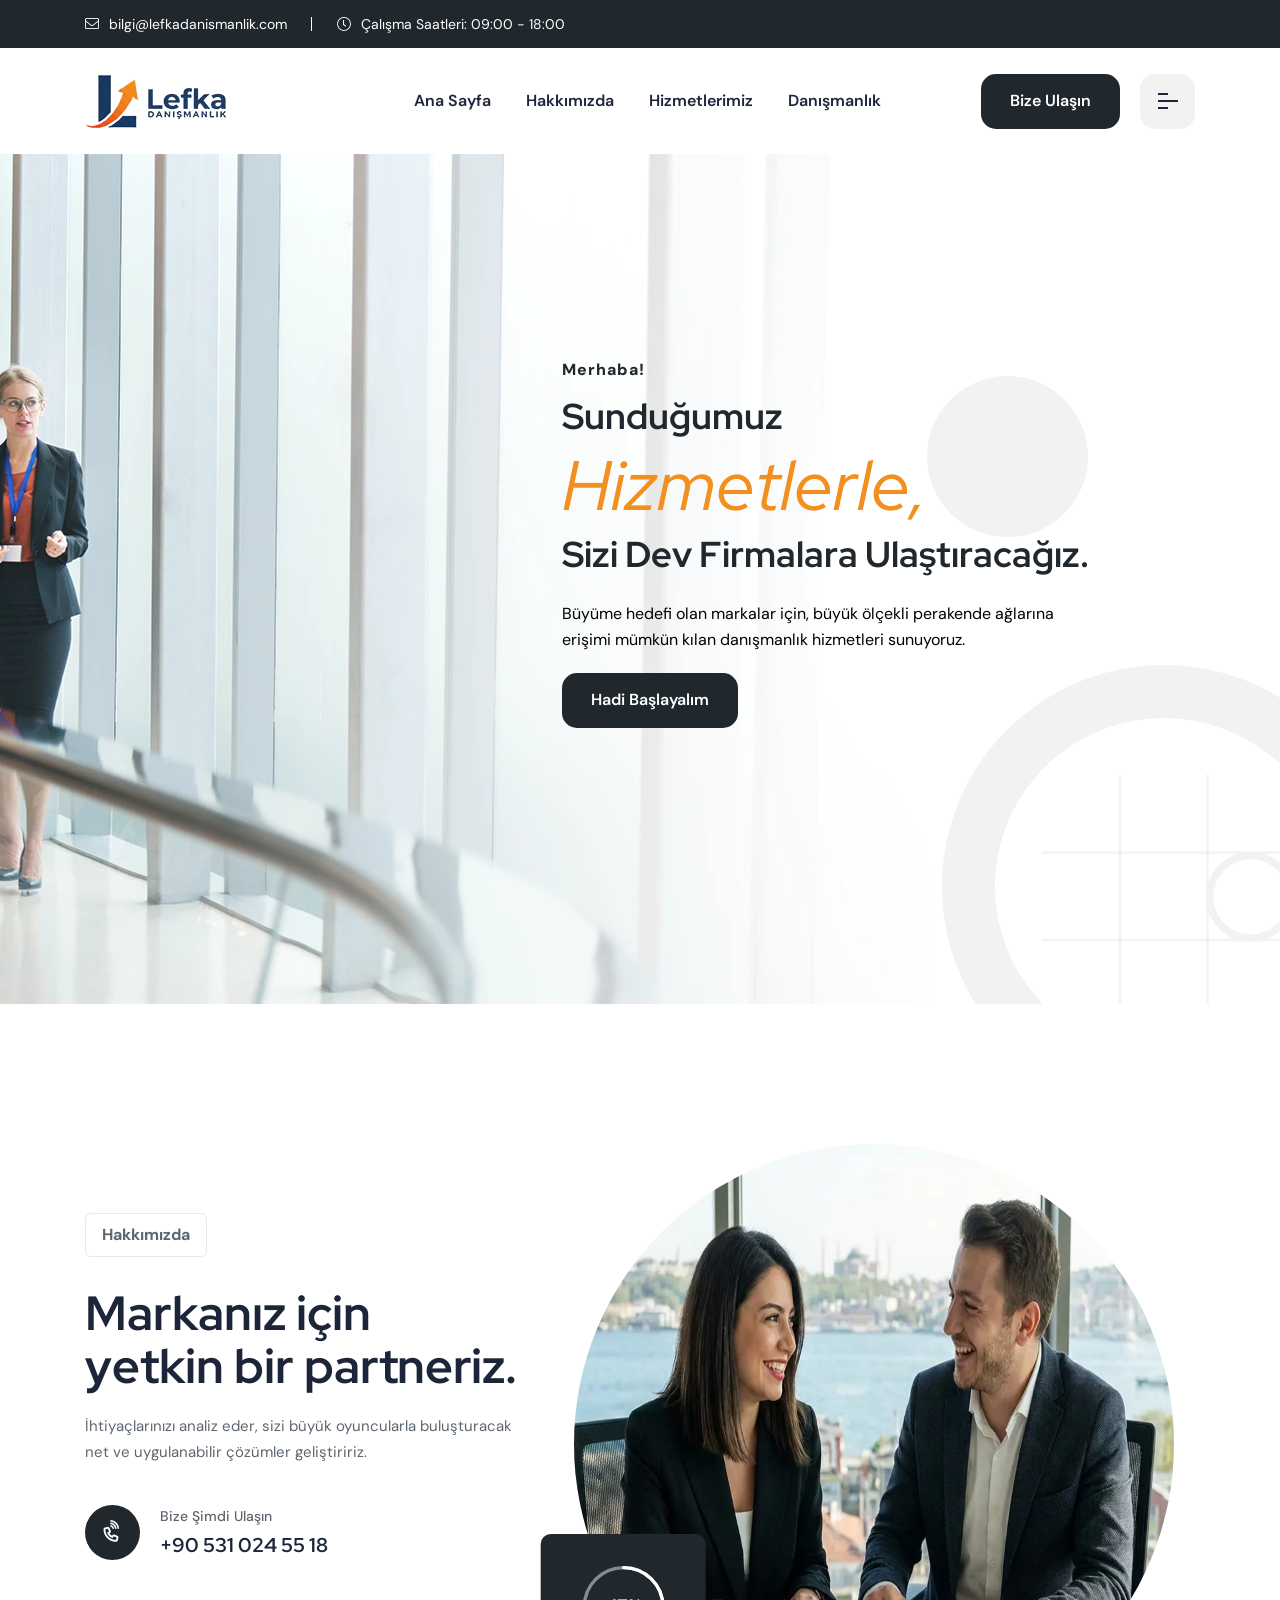
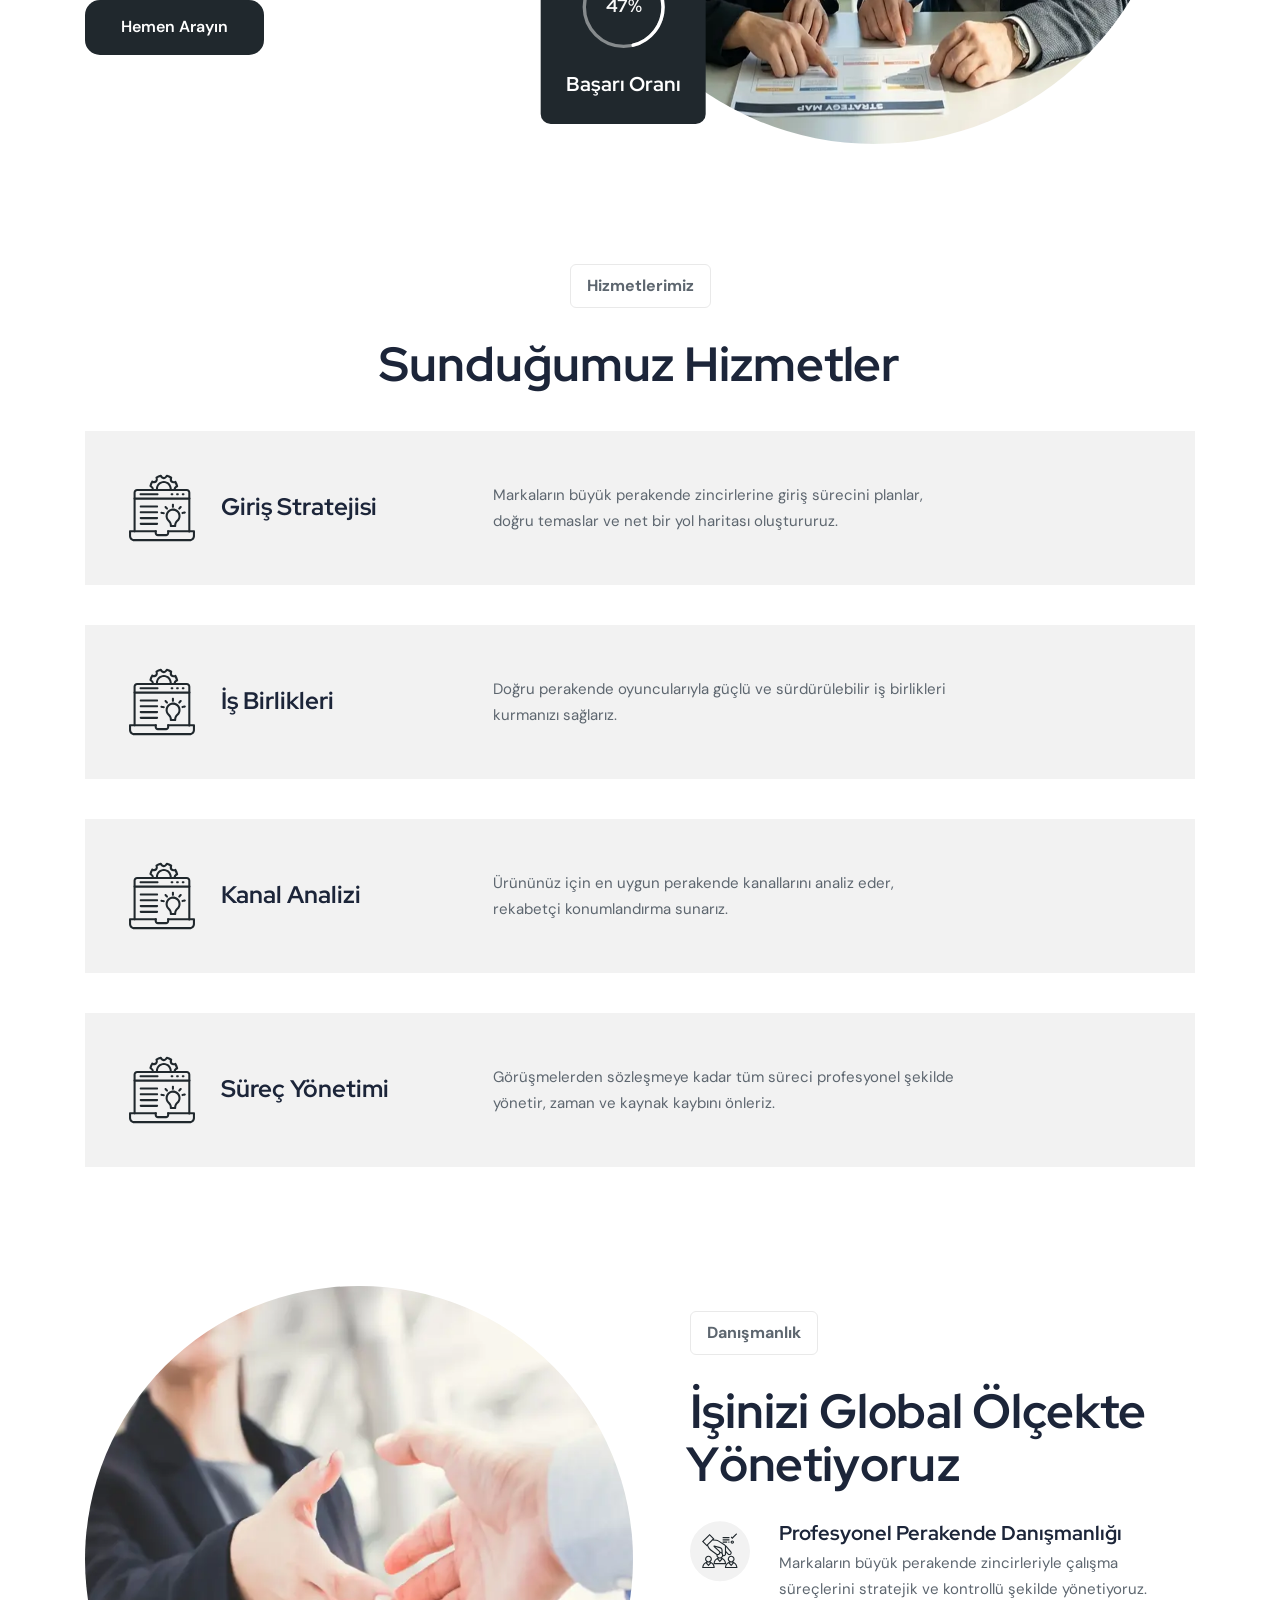
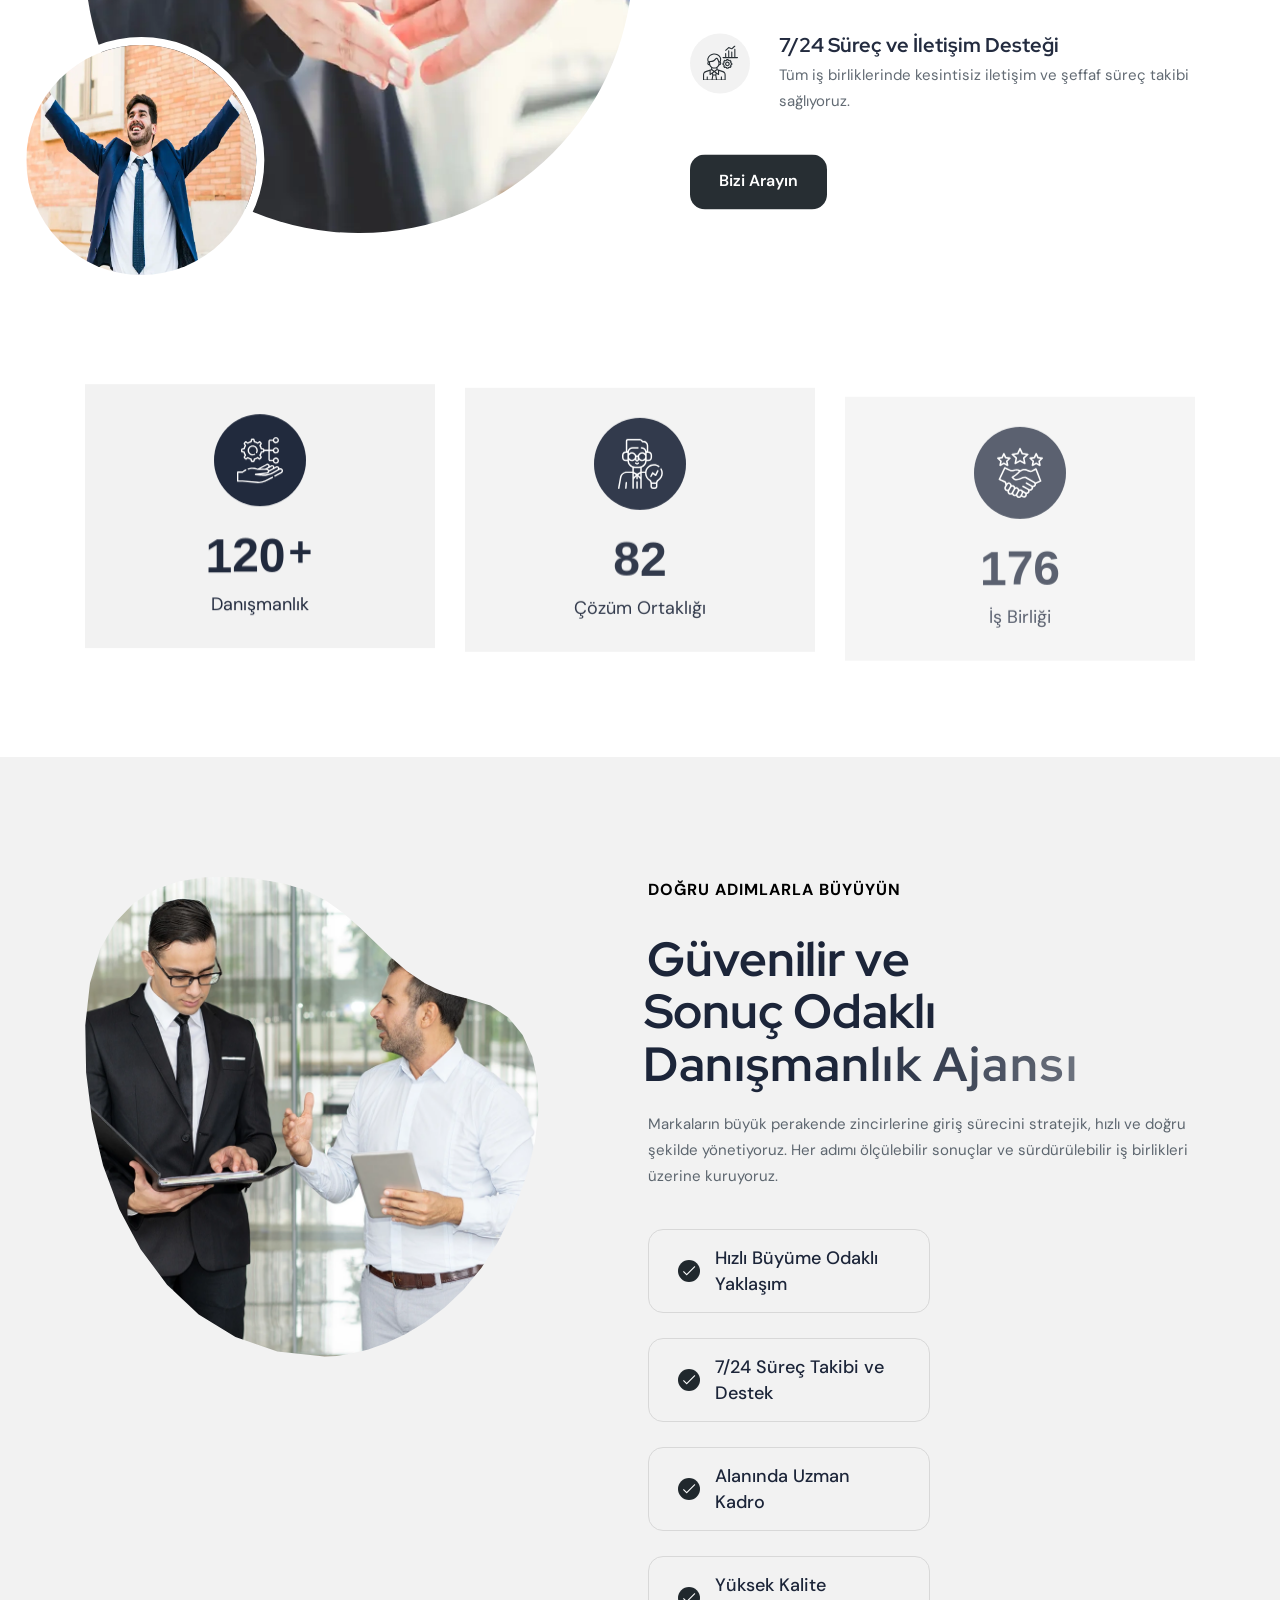
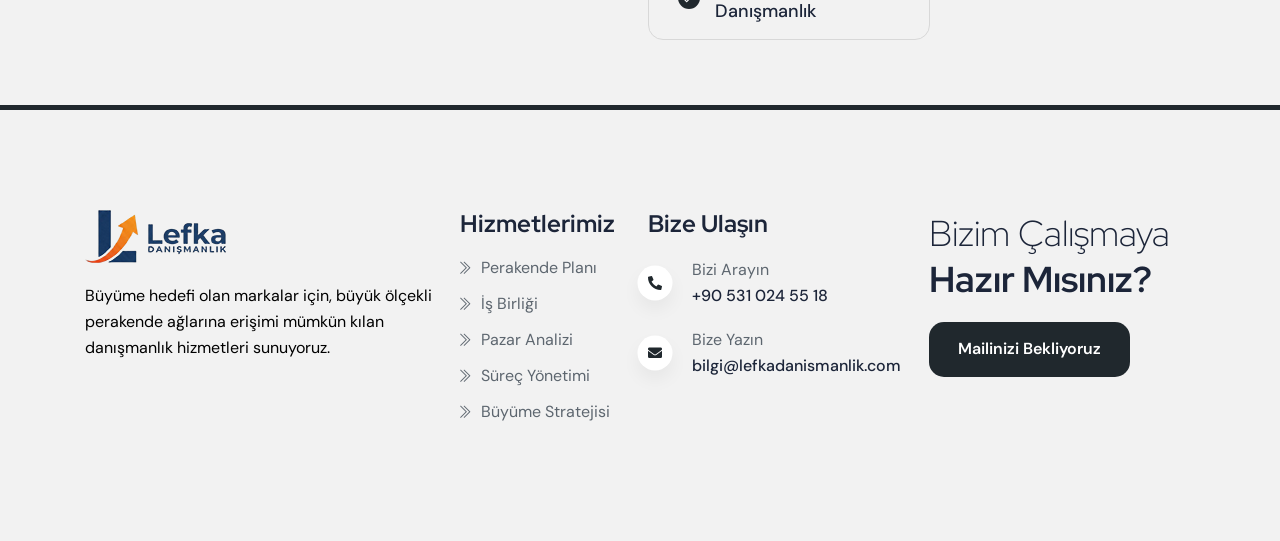
==== index.html @ b5c8f298 "footer fix and metatag desc added" ====
<!doctype html>
<html lang="en">

<head>
    <meta charset="UTF-8" />
    <meta name="viewport" content="width=device-width, initial-scale=1.0" />
    <meta name="description"
        content="Markaların büyük perakende zincirleriyle buluşmasını sağlayan Lefka, perakende giriş, iş birliği ve büyüme süreçlerini uçtan uca yönetir." />
    <link rel="shortcut icon" type="image/x-icon" href="assets/images/fav.png" />
    <title>Lefka Danışmanlık</title>
    <link rel="stylesheet preload" href="assets/css/plugins/fontawesome.css" as="style" />
    <link rel="stylesheet preload" href="assets/css/plugins/swiper.css" as="style" />
    <link rel="stylesheet preload" href="assets/css/plugins/metismenu.css" as="style" />
    <link rel="stylesheet preload" href="assets/css/plugins/magnifying-popup.css" as="style" />
    <link rel="stylesheet preload" href="assets/css/plugins/odometer.css" as="style" />
    <link rel="stylesheet preload" href="assets/css/vendor/bootstrap.min.css" as="style" />

    <link rel="preconnect" href="https://fonts.googleapis.com/" />
    <link rel="preconnect" href="https://fonts.gstatic.com/" crossorigin />
    <link
        href="https://fonts.googleapis.com/css2?family=DM+Sans:ital,opsz,wght@0,9..40,100..1000;1,9..40,100..1000&amp;family=Red+Hat+Display:ital,wght@0,300..900;1,300..900&amp;display=swap"
        rel="stylesheet preload" as="style" />
    <link rel="preload" as="image" href="assets/images/banner/21.webp" />
    <link rel="stylesheet preload" href="assets/css/style.css" as="style" />
</head>

<body class="index-one">
    <header class="header-one header--sticky">
        <div class="header-top-area-wrapper">
            <div class="container">
                <div class="row">
                    <div class="col-lg-12">
                        <div class="header-top-one-wrapper">
                            <div class="left">
                                <div class="mail">
                                    <a href="mailto:bilgi@lefkadanismanlik.com"><i class="fal fa-envelope"></i>
                                        bilgi@lefkadanismanlik.com</a>
                                </div>
                                <div class="working-time">
                                    <p>
                                        <i class="fal fa-clock"></i> Çalışma Saatleri: 09:00 -
                                        18:00
                                    </p>
                                </div>
                            </div>
                        </div>
                    </div>
                </div>
            </div>
        </div>
        <div class="header-main">
            <div class="container">
                <div class="row">
                    <div class="col-lg-12">
                        <div class="header-main-one-wrapper">
                            <div class="thumbnail">
                                <a href="/">
                                    <img src="assets/images/logo/logo.png" alt="lefka-logo" />
                                </a>
                            </div>
                            <div class="main-header">
                                <div class="nav-area">
                                    <ul class="">
                                        <li class="main-nav">
                                            <a href="/">Ana Sayfa</a>
                                        </li>
                                        <li class="main-nav">
                                            <a href="#about-section">Hakkımızda</a>
                                        </li>
                                        <li class="main-nav">
                                            <a href="#services-section">Hizmetlerimiz</a>
                                        </li>
                                        <li class="main-nav">
                                            <a href="#cons-section">Danışmanlık</a>
                                        </li>
                                </div>

                                <div class="loader-wrapper">
                                    <div class="loader"></div>
                                    <div class="loader-section section-left"></div>
                                    <div class="loader-section section-right"></div>
                                </div>
                                <div class="button-area">
                                    <a href="mailto:bilgi@lefkadanismanlik.com"
                                        class="rts-btn btn-primary ml--20 ml_sm--5 header-one-btn quote-btn">Bize
                                        Ulaşın</a>
                                    <button id="menu-btn" aria-label="Menu" class="menu-btn menu ml--20 ml_sm--5">
                                        <img class="menu-light" src="assets/images/icons/01.svg" alt="Menu-icon" />
                                    </button>
                                </div>
                            </div>
                        </div>
                    </div>
                </div>
            </div>
        </div>
    </header>

    <!-- rts banner area start -->
    <div class="rts-banner-area banner-style-one bg_image">
        <div class="container">
            <div class="row">
                <div class="col-lg-12">
                    <div class="banner-one-inner text-start">
                        <p class="pre-title">
                            <span>Merhaba!</span>
                        </p>
                        <h1 class="title rts-text-anime-style-1">
                            Sunduğumuz <span>Hizmetlerle,</span>
                            <div>Sizi Dev Firmalara Ulaştıracağız.</div>
                        </h1>
                        <div class="banner-color-black">Büyüme hedefi olan markalar için, büyük ölçekli perakende
                            ağlarına</div>
                        <div class="banner-color-black bottom">erişimi mümkün kılan danışmanlık hizmetleri sunuyoruz.
                        </div>
                        <a href="mailto:bilgi@lefkadanismanlik.com" class="rts-btn btn-primary color-h-black">Hadi
                            Başlayalım</a>
                    </div>
                </div>
            </div>
        </div>
        <div class="shape-iamge-area">
            <img src="assets/images/banner/shape/04.png" alt="" class="one" />
            <img src="assets/images/banner/shape/circle.svg" alt="" class="two" />
        </div>
    </div>
    <!-- rts banner area end -->

    <!-- rts-about area start -->
    <div id="about-section" class="rts-about-area rts-section-gap">
        <div class="container">
            <div class="row align-items-center">
                <div class="col-lg-5">
                    <div class="about-content-left-one">
                        <div class="title-style-one left">
                            <span class="pre">Hakkımızda</span>
                            <h2 class="title rts-text-anime-style-1">
                                Markanız için <br />
                                yetkin bir partneriz.
                            </h2>
                        </div>
                        <p class="disc">
                            İhtiyaçlarınızı analiz eder, sizi büyük oyuncularla buluşturacak
                            net ve uygulanabilir çözümler geliştiririz.
                        </p>
                        <div class="call-and-sign-area">
                            <div class="call-area">
                                <div class="icon">
                                    <i class="fa-sharp fa-regular fa-phone-volume"></i>
                                </div>
                                <div class="information">
                                    <span>Bize Şimdi Ulaşın</span>
                                    <a href="tel:+905310245518">
                                        <h6 class="title">+90 531 024 55 18</h6>
                                    </a>
                                </div>
                            </div>
                        </div>
                        <a href="tel:+905310245518" class="rts-btn btn-primary">Hemen Arayın</a>
                    </div>
                </div>
                <div class="col-lg-7 mobile-fix">
                    <div class="thumbnail-about-and-progress-1">
                        <div class="thumbnail-about-1">
                            <img src="assets/images/about/01.webp" alt="about" />
                        </div>
                        <div class="progress-circle-main-wrapper">
                            <div class="progress-area-wrapper images-r">
                                <div class="single-progress-circle">
                                    <svg class="radial-progress" data-countervalue="92" viewBox="0 0 80 80">
                                        <circle class="bar-static" cx="40" cy="40" r="35"></circle>
                                        <circle class="bar--animated" cx="40" cy="40" r="35"
                                            style="stroke-dashoffset: 217.8"></circle>
                                        <text class="countervalue start" x="50%" y="55%"
                                            transform="matrix(0, 1, -1, 0, 80, 0)">
                                            92
                                        </text>
                                    </svg>
                                </div>
                                <h5 class="title">Başarı Oranı</h5>
                            </div>
                        </div>
                    </div>
                </div>
            </div>
        </div>
    </div>
    <!-- rts-about area end -->

    <!-- rts latest service area start -->
    <div id="services-section" class="rts-latest-service-area rts-section-gap">
        <div class="container">
            <div class="row">
                <div class="col-lg-12">
                    <div class="title-style-one center">
                        <span class="pre">Hizmetlerimiz</span>
                        <h2 class="title rts-text-anime-style-1">Sunduğumuz Hizmetler</h2>
                    </div>
                </div>
                <div class="col-lg-12 mt--20">
                    <section class="main-wrapper-sticky">
                        <div class="sticky-statement">
                            <div class="left-side">
                                <div class="icon">
                                    <img src="assets/images/service/01.svg" alt="service" />
                                </div>
                                <h5 class="title">Giriş Stratejisi</h5>
                            </div>
                            <div class="right">
                                <p class="disc">
                                    Markaların büyük perakende zincirlerine giriş sürecini planlar, doğru temaslar ve
                                    net bir yol haritası oluştururuz.
                                </p>
                            </div>
                        </div>
                        <div class="sticky-statement">
                            <div class="left-side">
                                <div class="icon">
                                    <img src="assets/images/service/01.svg" alt="service" />
                                </div>
                                <h5 class="title">İş Birlikleri</h5>
                            </div>
                            <div class="right">
                                <p class="disc">
                                    Doğru perakende oyuncularıyla güçlü ve sürdürülebilir iş birlikleri kurmanızı
                                    sağlarız.
                                </p>
                            </div>
                        </div>
                        <div class="sticky-statement">
                            <div class="left-side">
                                <div class="icon">
                                    <img src="assets/images/service/01.svg" alt="service" />
                                </div>
                                <h5 class="title">Kanal Analizi</h5>
                            </div>
                            <div class="right">
                                <p class="disc">
                                    Ürününüz için en uygun perakende kanallarını analiz eder, rekabetçi konumlandırma
                                    sunarız.
                                </p>
                            </div>
                        </div>
                        <div class="sticky-statement">
                            <div class="left-side">
                                <div class="icon">
                                    <img src="assets/images/service/01.svg" alt="service" />
                                </div>
                                <h5 class="title">Süreç Yönetimi</h5>
                            </div>
                            <div class="right">
                                <p class="disc">
                                    Görüşmelerden sözleşmeye kadar tüm süreci profesyonel şekilde yönetir, zaman ve
                                    kaynak kaybını önleriz.
                                </p>
                            </div>
                        </div>
                    </section>
                </div>
            </div>
        </div>
    </div>
    <!-- rts latest service area end -->

    <!-- rts just a consultancy area  -->
    <div id="cons-section" class="just-a-consultancy-area rts-section-gap">
        <div class="container">
            <div class="row align-items-center">
                <div class="col-lg-6">
                    <div class="consultancy-thumbnail-area">
                        <div class="large-image">
                            <img src="assets/images/service/service-big.webp" alt="big pic" />
                        </div>
                        <div class="small-iamge images-r">
                            <img src="assets/images/service/service-small.webp" alt="small pic" />
                        </div>
                    </div>
                </div>
                <div class="col-lg-6 pl--50 pl_sm--15 mt_md--100 mt_sm--100">
                    <div class="consultancy-style-one">
                        <div class="title-style-one left mb--30">
                            <span class="pre">Danışmanlık</span>
                            <h2 class="title rts-text-anime-style-1">
                                İşinizi Global Ölçekte <br />
                                Yönetiyoruz
                            </h2>
                        </div>
                        <div class="signle-consultancy mb--30" data-animation="fadeInUp" data-delay="0.2"
                            data-duration="1.2">
                            <div class="icon">
                                <img src="assets/images/about/icons/01.svg" alt="" />
                            </div>
                            <div class="information">
                                <h4 class="title">Profesyonel Perakende Danışmanlığı</h4>
                                <p class="disc">
                                    Markaların büyük perakende zincirleriyle çalışma süreçlerini stratejik ve kontrollü
                                    şekilde yönetiyoruz.
                                </p>
                            </div>
                        </div>
                        <div class="signle-consultancy" data-animation="fadeInUp" data-delay="0.4" data-duration="1.2">
                            <div class="icon">
                                <img src="assets/images/about/icons/02.svg" alt="" />
                            </div>
                            <div class="information">
                                <h4 class="title">7/24 Süreç ve İletişim Desteği</h4>
                                <p class="disc">
                                    Tüm iş birliklerinde kesintisiz iletişim ve şeffaf süreç takibi sağlıyoruz.
                                </p>
                            </div>
                        </div>
                        <div class="button-wrapper mt--40" data-animation="fadeInUp" data-delay="0.4"
                            data-duration="1.2">
                            <a href="tel:+905310245518" class="rts-btn btn-primary">Bizi Arayın</a>
                        </div>
                    </div>
                </div>
            </div>
        </div>
        <!-- rts just a consultancy area  end -->

        <!-- rts fun facts area start -->
        <div class="rts-fun-facts-area rts-section-gap mt--30">
            <div class="container">
                <div class="row g-5">
                    <div class="col-lg-4" data-animation="fadeInUp" data-delay="0.2" data-duration="1.2">
                        <div class="signle-fun-facts-one">
                            <div class="icon">
                                <img src="assets/images/consulting/01.svg" alt="fun-facts" />
                            </div>
                            <h2 class="counter title">
                                <span class="odometer" data-count="120">00</span>+
                            </h2>
                            <span class="bototm">Danışmanlık</span>
                        </div>
                    </div>
                    <div class="col-lg-4" data-animation="fadeInUp" data-delay="0.4" data-duration="1.2">
                        <div class="signle-fun-facts-one">
                            <div class="icon">
                                <img src="assets/images/consulting/02.svg" alt="fun-facts" />
                            </div>
                            <h2 class="counter title">
                                <span class="odometer" data-count="82">00</span>
                            </h2>
                            <span class="bototm">Çözüm Ortaklığı</span>
                        </div>
                    </div>
                    <div class="col-lg-4" data-animation="fadeInUp" data-delay="0.6" data-duration="1.2">
                        <div class="signle-fun-facts-one">
                            <div class="icon">
                                <img src="assets/images/consulting/03.svg" alt="fun-facts" />
                            </div>
                            <h2 class="counter title">
                                <span class="odometer" data-count="176">00</span>
                            </h2>
                            <span class="bototm">İş Birliği</span>
                        </div>
                    </div>
                </div>
            </div>
        </div>
        <!-- rts fun facts area end -->

        <!-- business boost area start -->
        <div class="boost-your-business-today mt--70">
            <div class="container-2">
                <div class="col-lg-12">
                    <div class="business-boost-wrapper-main rts-section-gap">
                        <div class="container">
                            <div class="row">
                                <div class="col-lg-5">
                                    <div class="business-marklting-area-thumb">
                                        <img src="assets/images/business/business.webp" alt="business_area" />
                                    </div>
                                </div>
                                <div class="col-lg-6 offset-lg-1">
                                    <div class="boosting-business-right-area">
                                        <div class="title-style-one left">
                                            <span class="pre">Doğru Adımlarla Büyüyün</span>
                                            <h2 class="title rts-text-anime-style-1">
                                                Güvenilir ve <br />Sonuç Odaklı<br />
                                                Danışmanlık Ajansı
                                            </h2>
                                        </div>
                                        <p class="disc">
                                            Markaların büyük perakende zincirlerine giriş sürecini stratejik, hızlı ve
                                            doğru
                                            şekilde yönetiyoruz.
                                            Her adımı ölçülebilir sonuçlar ve sürdürülebilir iş birlikleri üzerine
                                            kuruyoruz.
                                        </p>
                                        <div class="feature-one-wrapper mt--40 pl_sm--0">
                                            <div class="single-feature-one active">
                                                <i class="fal fa-check"></i>
                                                <p>Hızlı Büyüme Odaklı Yaklaşım</p>
                                            </div>
                                            <div class="single-feature-one">
                                                <i class="fal fa-check"></i>
                                                <p>7/24 Süreç Takibi ve Destek</p>
                                            </div>
                                            <div class="single-feature-one">
                                                <i class="fal fa-check"></i>
                                                <p>Alanında Uzman Kadro</p>
                                            </div>
                                            <div class="single-feature-one">
                                                <i class="fal fa-check"></i>
                                                <p>Yüksek Kalite Danışmanlık</p>
                                            </div>
                                        </div>
                                    </div>
                                </div>
                            </div>
                        </div>
                    </div>
                </div>
            </div>
        </div>
        <!-- business boost area end -->

        <div class="rts-footer-area pt--100 pb--100 pt_sm--50 pb_sm--40 footer-two footer-bg-two">
            <div class="container">
                <div class="row">
                    <!-- single wized -->
                    <div class="order-1 order-lg-1 col-xl-4 col-lg-6 col-md-6 col-sm-12 col-12 mt_sm--30 mt_md--30">
                       <a class="logo-1 mb--20" href="/"><img class="logo" src="assets/images/logo/logo.png" alt="lefka_logo" /></a>
                       <div class="banner-color-black mb--20">Büyüme hedefi olan markalar için, büyük ölçekli perakende
                            ağlarına erişimi mümkün kılan danışmanlık hizmetleri sunuyoruz.</div>
                    </div>
                    <div class="order-3 order-lg-2 col-xl-2 col-lg-6 col-md-6 col-sm-12 col-12 mt_sm--50">
                        <div class="footer-two-single-wized two">
                            <div class="wized-title-area">
                                <h5 class="wized-title">Hizmetlerimiz</h5>
                            </div>
                            <div class="wized-2-body">
                                <ul>
                                    <li>
                                        <a href="#services-section"><i
                                                class="fal fa-chevron-double-right"></i>Perakende Planı</a>
                                    </li>
                                    <li>
                                        <a href="#services-section"><i class="fal fa-chevron-double-right"></i>İş Birliği</a>
                                    </li>
                                    <li>
                                        <a href="#services-section"><i
                                                class="fal fa-chevron-double-right"></i>Pazar Analizi</a>
                                    </li>
                                    <li>
                                        <a href="#services-section"><i
                                                class="fal fa-chevron-double-right"></i>Süreç Yönetimi</a>
                                    </li>
                                    <li>
                                        <a href="#services-section"><i class="fal fa-chevron-double-right"></i>Büyüme Stratejisi</a>
                                    </li>
                                </ul>
                            </div>
                        </div>
                    </div>
                    <div class="order-4 order-lg-3 col-xl-3 col-lg-6 col-md-6 col-sm-12 col-12 mt_sm--30 mt_md--30">
                        <div class="footer-two-single-wized">
                            <div class="wized-title-area">
                                <h5 class="wized-title">Bize Ulaşın</h5>
                            </div>
                            <div class="wized-2-body">
                                <div class="contact-info-1">
                                    <div class="icon">
                                        <i class="fas fa-phone-alt"></i>
                                    </div>
                                    <div class="disc">
                                        <span>Bizi Arayın</span>
                                        <a href="tel:+905310245518">+90 531 024 55 18</a>
                                    </div>
                                </div>
                                <div class="contact-info-1">
                                    <div class="icon">
                                        <i class="fas fa-envelope"></i>
                                    </div>
                                    <div class="disc">
                                        <span>Bize Yazın</span>
                                        <a href="mailto:bilgi@lefkadanismanlik.com">bilgi@lefkadanismanlik.com</a>
                                    </div>
                                </div>
                            </div>
                        </div>
                    </div>
                    <div class="order-2 order-lg-4 col-xl-3 col-lg-6 col-md-6 col-sm-12 col-12">
                        <div class="footer-two-single-wized left">
                            <h3 class="title animated fadeIn">
                                <span>Bizim Çalışmaya</span>
                                <div>Hazır Mısınız?</div>
                            </h3>
                            <a href="mailto:bilgi@lefkadanismanlik.com" class="rts-btn btn-primary">Mailinizi Bekliyoruz</a>
                        </div>
                    </div>
                </div>
            </div>
        </div>

        <div id="side-bar" class="side-bar header-two">
            <button class="close-icon-menu" title="Close menu">
                <i class="far fa-times"></i>
            </button>
            <!-- inner menu area desktop start -->
            <div class="rts-sidebar-menu-desktop">
                <a class="logo-1" href="/"><img class="logo" src="assets/images/logo/logo.png" alt="lefka_logo" /></a>
                <div class="body">
                    <p class="disc">
                        Markaların büyük perakende zincirleriyle doğru şekilde buluşmasını sağlayan bir danışmanlık
                        ajansıdır.
                        Ürünlerinizi doğru kanallara taşıyacak stratejiler geliştiririz.
                        Perakende giriş, müzakere ve iş birliği süreçlerini uçtan uca yönetiriz.
                    </p>
                    <div class="get-in-touch">
                        <!-- title -->
                        <div class="h6 title">Bize Ulaşın</div>
                        <!-- title End -->
                        <div class="wrapper">
                            <!-- single -->
                            <div class="single">
                                <i class="fas fa-phone-alt"></i>
                                <a href="tel:+905310245518">+90 531 024 55 18</a>
                            </div>
                            <!-- single ENd -->
                            <!-- single -->
                            <div class="single">
                                <i class="fas fa-envelope"></i>
                                <a href="mailto:bilgi@lefkadanismanlik.com">bilgi@lefkadanismanlik.com</a>
                            </div>
                            <!-- single ENd -->
                            <!-- single -->
                            <div class="single">
                                <i class="fas fa-globe"></i>
                                <a href="/">www.lefkadanismanlik.com</a>
                            </div>
                            <!-- single ENd -->
                        </div>
                        <div class="social-wrapper-two menu">
                            <a href="#" aria-label="Facebook"><i class="fab fa-facebook-f"></i></a>
                            <a href="#" aria-label="twitter"><i class="fab fa-twitter"></i></a>
                            <a href="#" aria-label="instagram"><i class="fab fa-instagram"></i></a>
                            <a href="#" aria-label="instagram"><i class="fab fa-instagram"></i></a>
                            <!-- <a href="#"><i class="fab fa-linkedin"></i></a> -->
                        </div>
                    </div>
                </div>
            </div>
        </div>
        <!-- inner menu area desktop End -->

        <!-- progress area start -->
        <div class="progress-wrap">
            <svg class="progress-circle svg-content" width="100%" height="100%" viewBox="-1 -1 102 102">
                <path d="M50,1 a49,49 0 0,1 0,98 a49,49 0 0,1 0,-98" style="
            transition: stroke-dashoffset 10ms linear 0s;
            stroke-dasharray: 307.919, 307.919;
            stroke-dashoffset: 307.919;
          "></path>
            </svg>
        </div>
        <!-- progress area end -->

        <script defer src="assets/js/plugins/jquery.js"></script>

        <script defer src="assets/js/plugins/odometer.js"></script>
        <script defer src="assets/js/plugins/jquery-appear.js"></script>

        <script defer src="assets/js/plugins/gsap.js"></script>
        <script defer src="assets/js/plugins/split-text.js"></script>
        <script defer src="assets/js/plugins/scroll-trigger.js"></script>
        <script defer src="assets/js/plugins/smooth-scroll.js"></script>
        <script defer src="assets/js/plugins/metismenu.js"></script>
        <script defer src="assets/js/plugins/popup.js"></script>

        <script defer src="assets/js/vendor/bootstrap.min.js"></script>
        <script defer src="assets/js/plugins/swiper.js"></script>
        <script defer src="assets/js/plugins/contact.form.js"></script>

        <script defer src="assets/js/main.js"></script>
</body>

</html>
---- assets/css/plugins/metismenu.css ----
.metismenu .arrow {
  float: right;
  line-height: 1.42857;
}
[dir="rtl"] .metismenu .arrow,
[dir="rtl"] .metismenu .plus-minus,
[dir="rtl"] .metismenu .plus-times {
  float: left;
}
.metismenu .glyphicon.arrow:before {
  content: "\e079";
}
.metismenu .mm-active > a > .glyphicon.arrow:before {
  content: "\e114";
}
.metismenu .fa.arrow:before {
  content: "\f104";
}
.metismenu .mm-active > a > .fa.arrow:before {
  content: "\f107";
}
.metismenu .ion.arrow:before {
  content: "\f3d2";
}
.metismenu .mm-active > a > .ion.arrow:before {
  content: "\f3d0";
}
.metismenu .plus-minus,
.metismenu .plus-times {
  float: right;
}
.metismenu .fa.plus-minus:before,
.metismenu .fa.plus-times:before {
  content: "\f067";
}
.metismenu .mm-active > a > .fa.plus-times {
  -webkit-transform: rotate(45deg);
  -ms-transform: rotate(45deg);
  transform: rotate(45deg);
}
.metismenu .mm-active > a > .fa.plus-minus:before {
  content: "\f068";
}
.metismenu .mm-collapse:not(.mm-show) {
  display: none;
}
.metismenu .mm-collapsing {
  position: relative;
  height: 0;
  overflow: hidden;
  -webkit-transition-timing-function: ease;
  -o-transition-timing-function: ease;
  transition-timing-function: ease;
  -webkit-transition-duration: 0.35s;
  -o-transition-duration: 0.35s;
  transition-duration: 0.35s;
  -webkit-transition-property: height, visibility;
  -o-transition-property: height, visibility;
  transition-property: height, visibility;
}
.metismenu .has-arrow {
  position: relative;
}
.metismenu .has-arrow::after {
  position: absolute;
  content: "";
  width: 0.5em;
  height: 0.5em;
  border-width: 1px 0 0 1px;
  border-style: solid;
  border-color: initial;
  right: 1em;
  -webkit-transform: rotate(-45deg) translate(0, -50%);
  -ms-transform: rotate(-45deg) translate(0, -50%);
  transform: rotate(-45deg) translate(0, -50%);
  -webkit-transform-origin: top;
  -ms-transform-origin: top;
  transform-origin: top;
  top: 50%;
  -webkit-transition: 0.3s ease-out;
  -o-transition: 0.3s ease-out;
  transition: 0.3s ease-out;
}
[dir="rtl"] .metismenu .has-arrow::after {
  right: auto;
  left: 1em;
  -webkit-transform: rotate(135deg) translate(0, -50%);
  -ms-transform: rotate(135deg) translate(0, -50%);
  transform: rotate(135deg) translate(0, -50%);
}
.metismenu .has-arrow[aria-expanded="true"]::after,
.metismenu .mm-active > .has-arrow::after {
  -webkit-transform: rotate(-135deg) translate(0, -50%);
  -ms-transform: rotate(-135deg) translate(0, -50%);
  transform: rotate(-135deg) translate(0, -50%);
}
[dir="rtl"] .metismenu .has-arrow[aria-expanded="true"]::after,
[dir="rtl"] .metismenu .mm-active > .has-arrow::after {
  -webkit-transform: rotate(225deg) translate(0, -50%);
  -ms-transform: rotate(225deg) translate(0, -50%);
  transform: rotate(225deg) translate(0, -50%);
}
---- assets/css/plugins/magnifying-popup.css ----
/* Magnific Popup CSS */
.mfp-bg {
    top: 0;
    left: 0;
    width: 100%;
    height: 100%;
    z-index: 1042;
    overflow: hidden;
    position: fixed;
    background: #0b0b0b;
    opacity: 0.8;
}

.mfp-wrap {
    top: 0;
    left: 0;
    width: 100%;
    height: 100%;
    z-index: 1043;
    position: fixed;
    outline: none !important;
    -webkit-backface-visibility: hidden;
}

.mfp-container {
    text-align: center;
    position: fixed;
    width: 100%;
    height: 100%;
    left: 0;
    top: 0;
    padding: 0 8px;
    -webkit-box-sizing: border-box;
    box-sizing: border-box;
}

.mfp-container:before {
    content: '';
    display: inline-block;
    height: 100%;
    vertical-align: middle;
}

.mfp-align-top .mfp-container:before {
    display: none;
}

.mfp-content {
    position: relative;
    display: inline-block;
    vertical-align: middle;
    margin: 0 auto;
    text-align: left;
    z-index: 1045;
}

.mfp-inline-holder .mfp-content,
.mfp-ajax-holder .mfp-content {
    width: 100%;
    cursor: auto;
}

.mfp-ajax-cur {
    cursor: progress;
}

.mfp-zoom-out-cur,
.mfp-zoom-out-cur .mfp-image-holder .mfp-close {
    cursor: -webkit-zoom-out;
    cursor: zoom-out;
}

.mfp-zoom {
    cursor: pointer;
    cursor: -webkit-zoom-in;
    cursor: zoom-in;
}

.mfp-auto-cursor .mfp-content {
    cursor: auto;
}

.mfp-close,
.mfp-arrow,
.mfp-preloader,
.mfp-counter {
    -webkit-user-select: none;
    -moz-user-select: none;
    -ms-user-select: none;
    user-select: none;
}

.mfp-loading.mfp-figure {
    display: none;
}

.mfp-hide {
    display: none !important;
}

.mfp-preloader {
    color: #CCC;
    position: absolute;
    top: 50%;
    width: auto;
    text-align: center;
    margin-top: -0.8em;
    left: 8px;
    right: 8px;
    z-index: 1044;
}

.mfp-preloader a {
    color: #CCC;
}

.mfp-preloader a:hover {
    color: #FFF;
}

.mfp-s-ready .mfp-preloader {
    display: none;
}

.mfp-s-error .mfp-content {
    display: none;
}

button.mfp-close,
button.mfp-arrow {
    overflow: visible;
    cursor: pointer;
    background: transparent;
    border: 0;
    -webkit-appearance: none;
    display: block;
    outline: none;
    padding: 0;
    z-index: 1046;
    -webkit-box-shadow: none;
    box-shadow: none;
    -ms-touch-action: manipulation;
    touch-action: manipulation;
}

button::-moz-focus-inner {
    padding: 0;
    border: 0;
}

.mfp-close {
    width: 44px;
    height: 44px;
    line-height: 44px;
    position: absolute;
    right: 0;
    top: 0;
    text-decoration: none;
    text-align: center;
    opacity: 0.65;
    padding: 0 0 18px 10px;
    color: #FFF;
    font-style: normal;
    font-size: 28px;
    font-family: Arial, Baskerville, monospace;
}

.mfp-close:hover,
.mfp-close:focus {
    opacity: 1;
}

.mfp-close:active {
    top: 1px;
}

.mfp-close-btn-in .mfp-close {
    color: #333;
}

.mfp-image-holder .mfp-close,
.mfp-iframe-holder .mfp-close {
    color: #FFF;
    right: -6px;
    text-align: right;
    padding-right: 6px;
    width: 100%;
}

.mfp-counter {
    position: absolute;
    top: 0;
    right: 0;
    color: #CCC;
    font-size: 12px;
    line-height: 18px;
    white-space: nowrap;
}

.mfp-arrow {
    position: absolute;
    opacity: 0.65;
    margin: 0;
    top: 50%;
    margin-top: -55px;
    padding: 0;
    width: 90px;
    height: 110px;
    -webkit-tap-highlight-color: transparent;
}

.mfp-arrow:active {
    margin-top: -54px;
}

.mfp-arrow:hover,
.mfp-arrow:focus {
    opacity: 1;
}

.mfp-arrow:before,
.mfp-arrow:after {
    content: '';
    display: block;
    width: 0;
    height: 0;
    position: absolute;
    left: 0;
    top: 0;
    margin-top: 35px;
    margin-left: 35px;
    border: medium inset transparent;
}

.mfp-arrow:after {
    border-top-width: 13px;
    border-bottom-width: 13px;
    top: 8px;
}

.mfp-arrow:before {
    border-top-width: 21px;
    border-bottom-width: 21px;
    opacity: 0.7;
}

.mfp-arrow-left {
    left: 0;
}

.mfp-arrow-left:after {
    border-right: 17px solid #FFF;
    margin-left: 31px;
}

.mfp-arrow-left:before {
    margin-left: 25px;
    border-right: 27px solid #3F3F3F;
}

.mfp-arrow-right {
    right: 0;
}

.mfp-arrow-right:after {
    border-left: 17px solid #FFF;
    margin-left: 39px;
}

.mfp-arrow-right:before {
    border-left: 27px solid #3F3F3F;
}

.mfp-iframe-holder {
    padding-top: 40px;
    padding-bottom: 40px;
}

.mfp-iframe-holder .mfp-content {
    line-height: 0;
    width: 100%;
    max-width: 900px;
}

.mfp-iframe-holder .mfp-close {
    top: -40px;
}

.mfp-iframe-scaler {
    width: 100%;
    height: 0;
    overflow: hidden;
    padding-top: 56.25%;
}

.mfp-iframe-scaler iframe {
    position: absolute;
    display: block;
    top: 0;
    left: 0;
    width: 100%;
    height: 100%;
    -webkit-box-shadow: 0 0 8px rgba(0, 0, 0, 0.6);
    box-shadow: 0 0 8px rgba(0, 0, 0, 0.6);
    background: #000;
}

/* Main image in popup */
img.mfp-img {
    width: auto;
    max-width: 100%;
    height: auto;
    display: block;
    line-height: 0;
    -webkit-box-sizing: border-box;
    box-sizing: border-box;
    padding: 40px 0 40px;
    margin: 0 auto;
}

/* The shadow behind the image */
.mfp-figure {
    line-height: 0;
}

.mfp-figure:after {
    content: '';
    position: absolute;
    left: 0;
    top: 40px;
    bottom: 40px;
    display: block;
    right: 0;
    width: auto;
    height: auto;
    z-index: -1;
    -webkit-box-shadow: 0 0 8px rgba(0, 0, 0, 0.6);
    box-shadow: 0 0 8px rgba(0, 0, 0, 0.6);
    background: #444;
}

.mfp-figure small {
    color: #BDBDBD;
    display: block;
    font-size: 12px;
    line-height: 14px;
}

.mfp-figure figure {
    margin: 0;
}

.mfp-bottom-bar {
    margin-top: -36px;
    position: absolute;
    top: 100%;
    left: 0;
    width: 100%;
    cursor: auto;
}

.mfp-title {
    text-align: left;
    line-height: 18px;
    color: #F3F3F3;
    word-wrap: break-word;
    padding-right: 36px;
}

.mfp-image-holder .mfp-content {
    max-width: 100%;
}

.mfp-gallery .mfp-image-holder .mfp-figure {
    cursor: pointer;
}

@media screen and (max-width: 800px) and (orientation: landscape),
screen and (max-height: 300px) {

    /**
         * Remove all paddings around the image on small screen
         */
    .mfp-img-mobile .mfp-image-holder {
        padding-left: 0;
        padding-right: 0;
    }

    .mfp-img-mobile img.mfp-img {
        padding: 0;
    }

    .mfp-img-mobile .mfp-figure:after {
        top: 0;
        bottom: 0;
    }

    .mfp-img-mobile .mfp-figure small {
        display: inline;
        margin-left: 5px;
    }

    .mfp-img-mobile .mfp-bottom-bar {
        background: rgba(0, 0, 0, 0.6);
        bottom: 0;
        margin: 0;
        top: auto;
        padding: 3px 5px;
        position: fixed;
        -webkit-box-sizing: border-box;
        box-sizing: border-box;
    }

    .mfp-img-mobile .mfp-bottom-bar:empty {
        padding: 0;
    }

    .mfp-img-mobile .mfp-counter {
        right: 5px;
        top: 3px;
    }

    .mfp-img-mobile .mfp-close {
        top: 0;
        right: 0;
        width: 35px;
        height: 35px;
        line-height: 35px;
        background: rgba(0, 0, 0, 0.6);
        position: fixed;
        text-align: center;
        padding: 0;
    }
}

@media all and (max-width: 900px) {
    .mfp-arrow {
        -webkit-transform: scale(0.75);
        -ms-transform: scale(0.75);
        transform: scale(0.75);
    }

    .mfp-arrow-left {
        -webkit-transform-origin: 0;
        -ms-transform-origin: 0;
        transform-origin: 0;
    }

    .mfp-arrow-right {
        -webkit-transform-origin: 100%;
        -ms-transform-origin: 100%;
        transform-origin: 100%;
    }

    .mfp-container {
        padding-left: 6px;
        padding-right: 6px;
    }
}
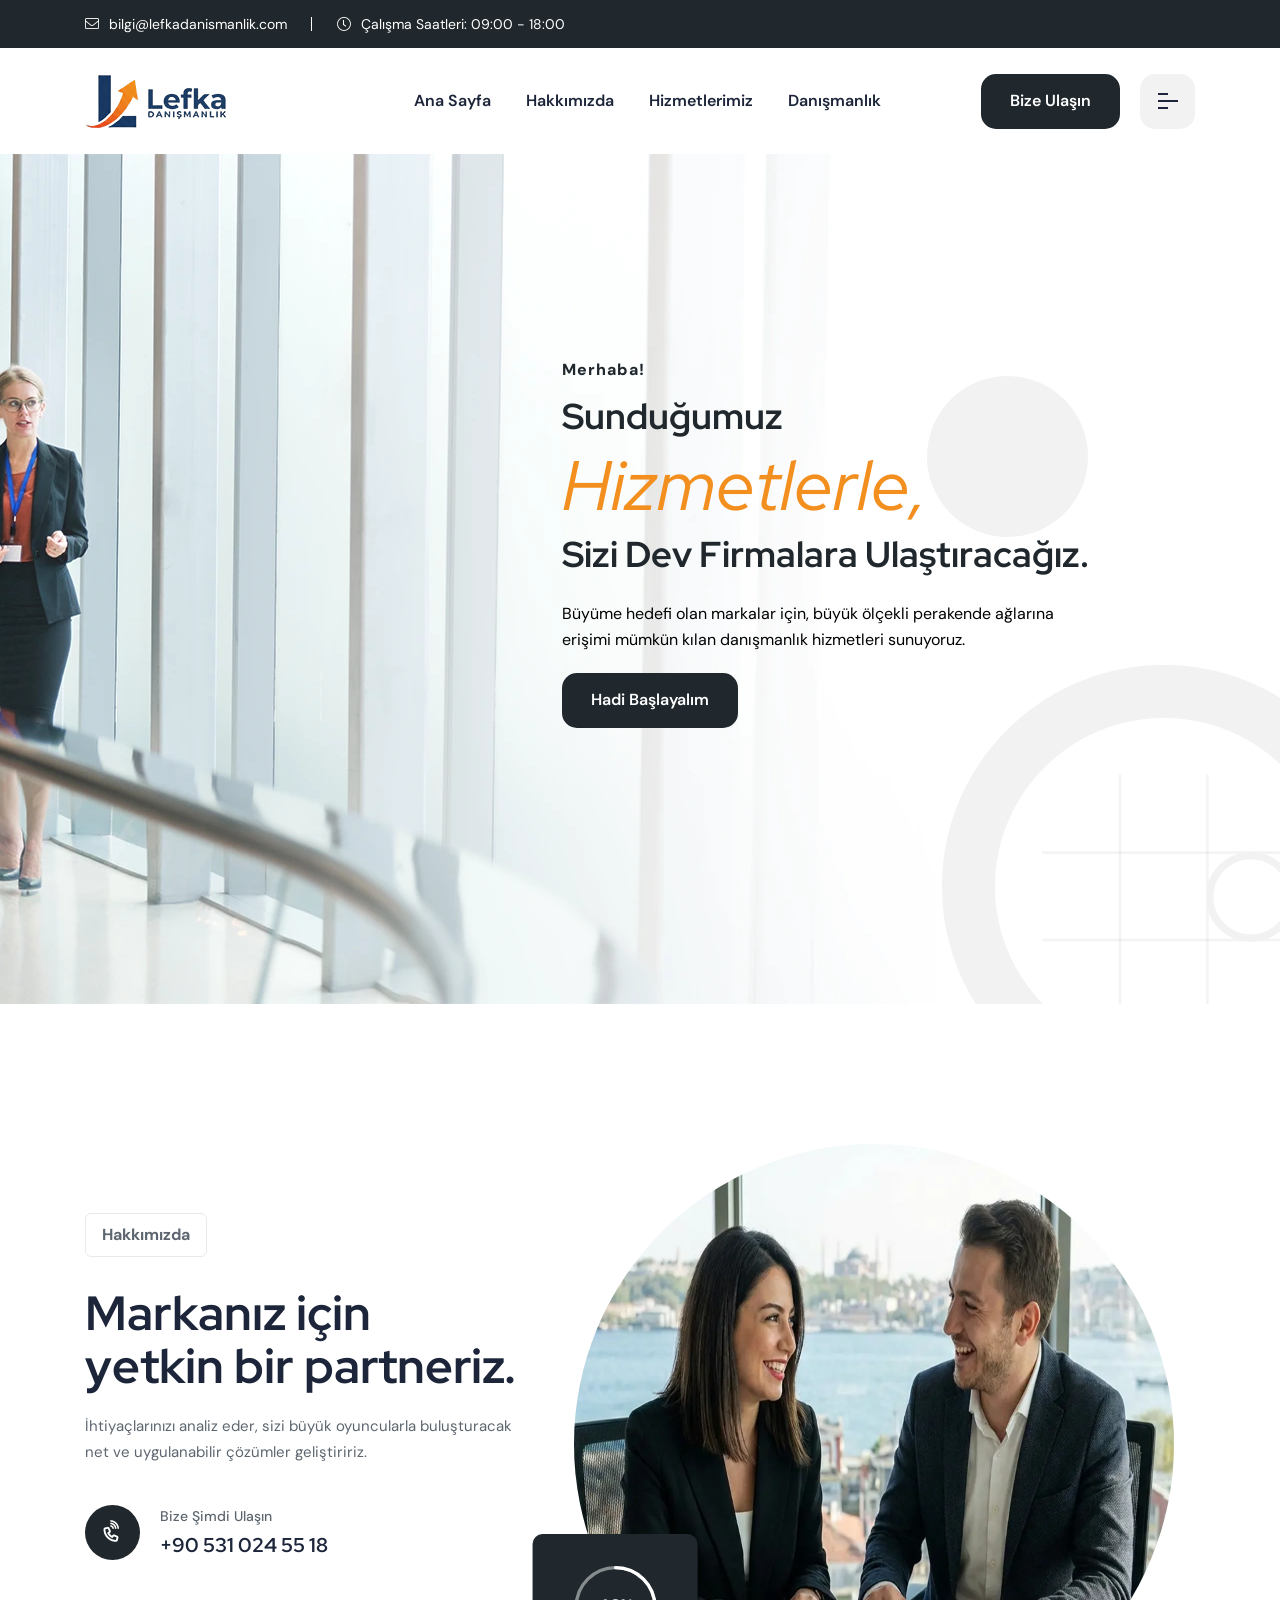
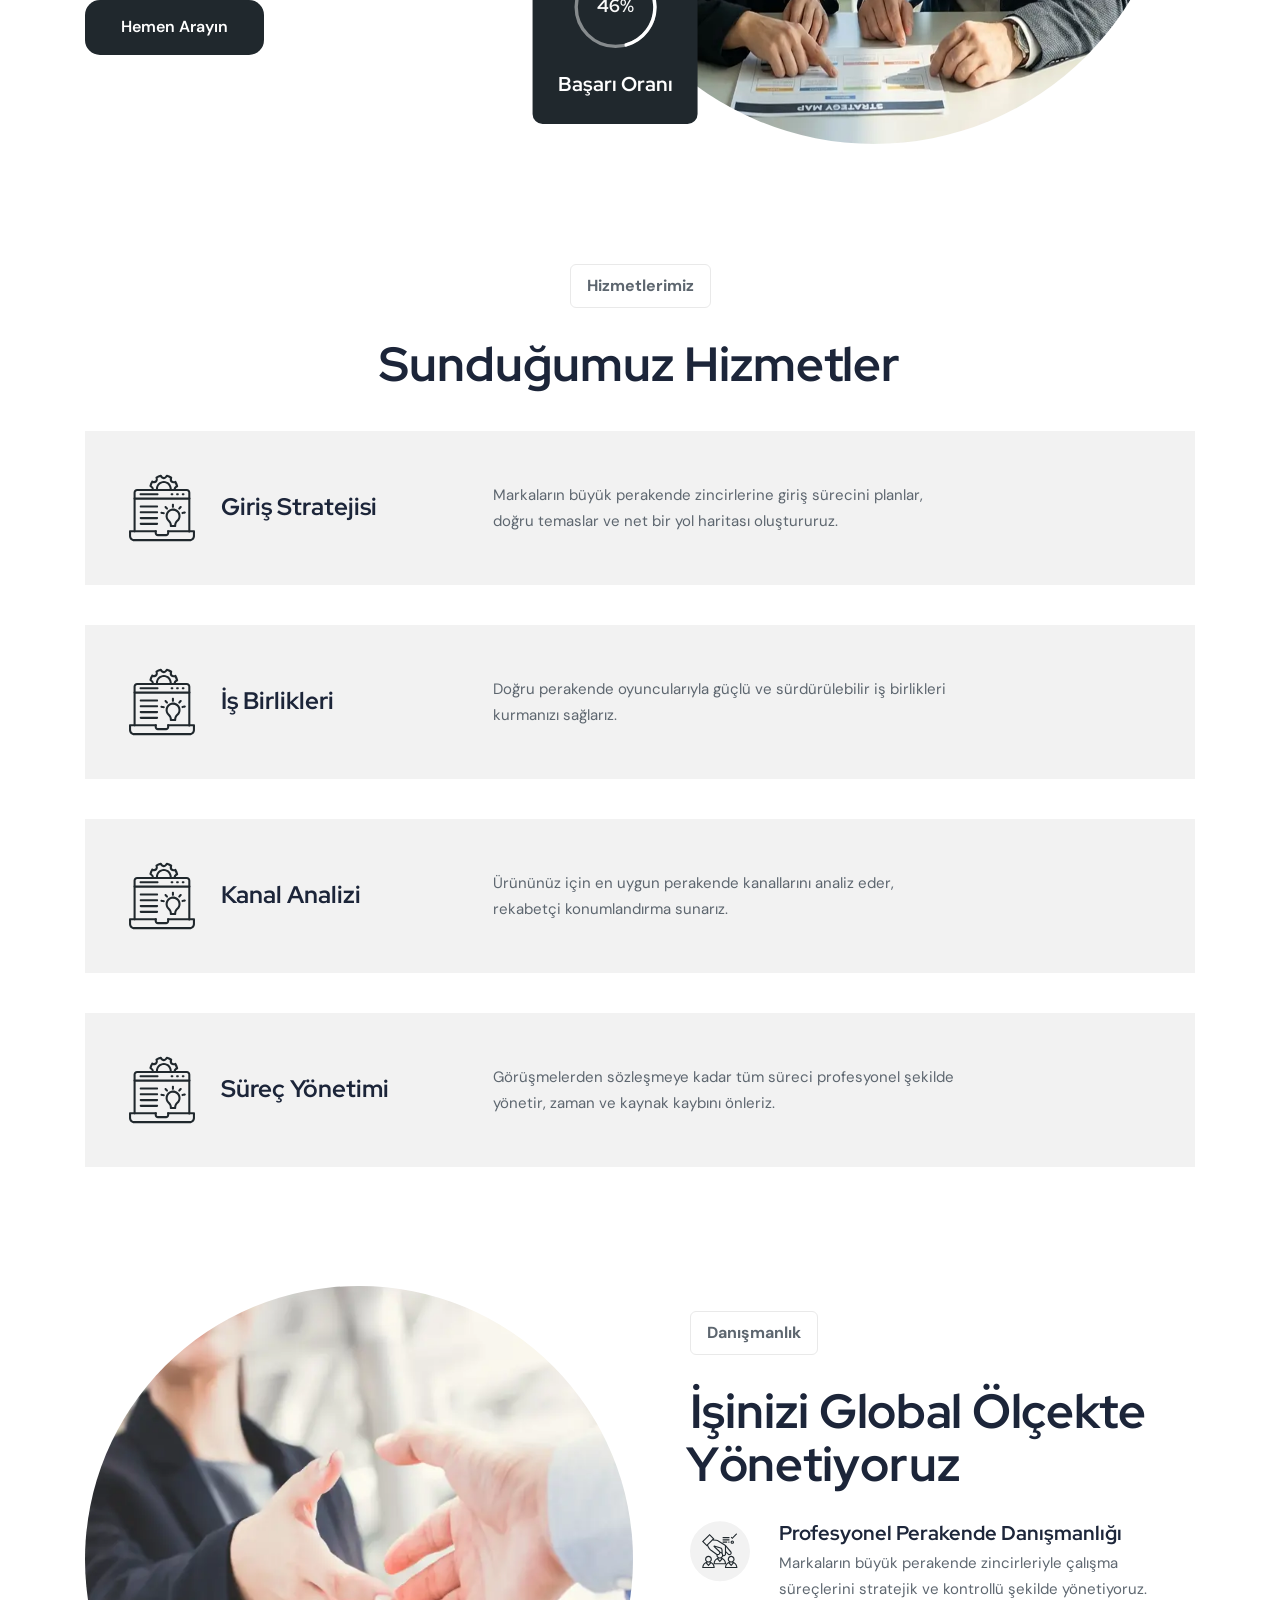
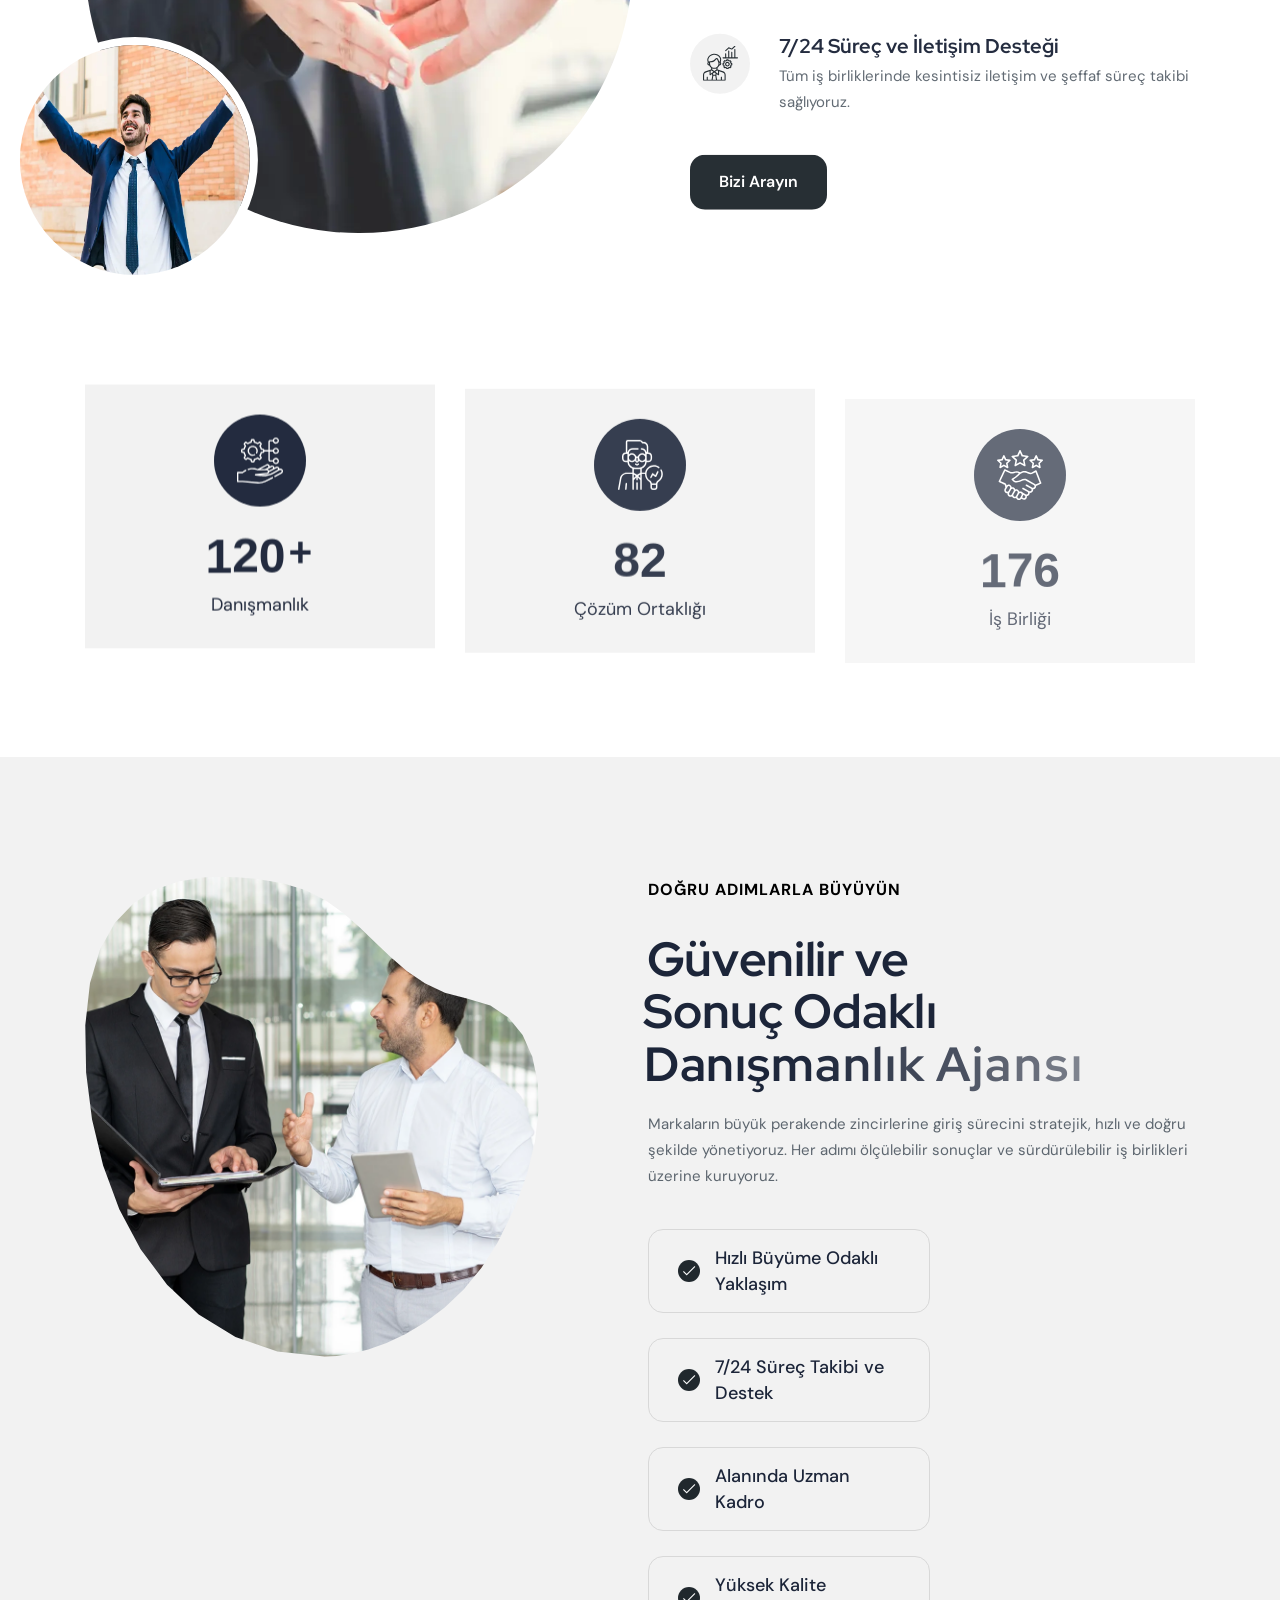
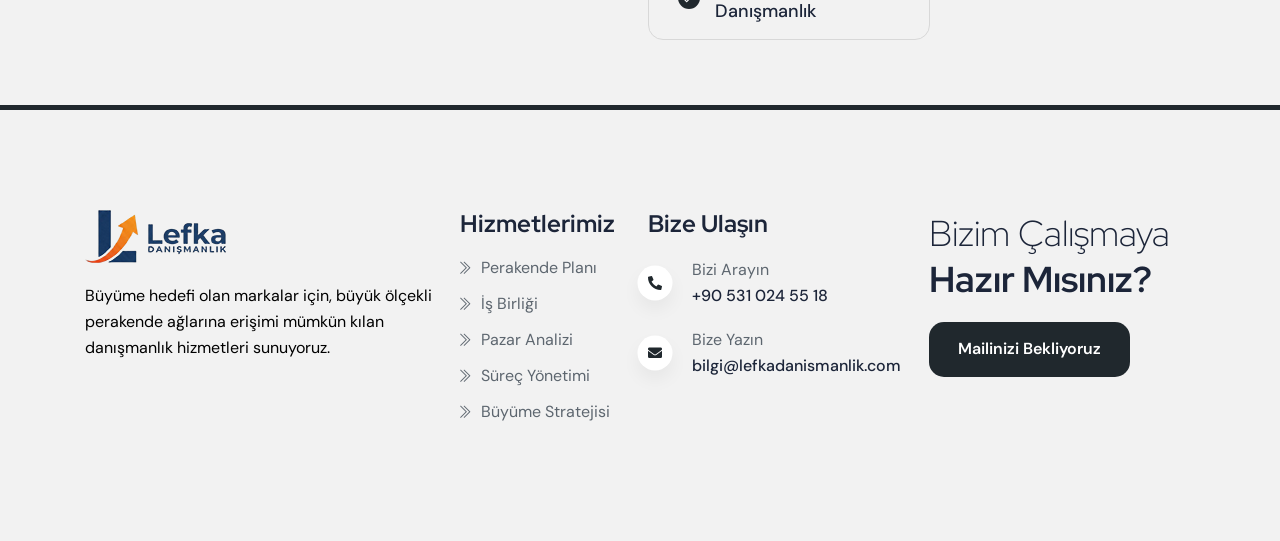
==== commit f9cce793: "social address are added" ====
--- a/index.html
+++ b/index.html
@@ -534,11 +534,8 @@
                             <!-- single ENd -->
                         </div>
                         <div class="social-wrapper-two menu">
-                            <a href="#" aria-label="Facebook"><i class="fab fa-facebook-f"></i></a>
-                            <a href="#" aria-label="twitter"><i class="fab fa-twitter"></i></a>
-                            <a href="#" aria-label="instagram"><i class="fab fa-instagram"></i></a>
-                            <a href="#" aria-label="instagram"><i class="fab fa-instagram"></i></a>
-                            <!-- <a href="#"><i class="fab fa-linkedin"></i></a> -->
+                            <a href="https://www.facebook.com/61587952433870" aria-label="Facebook"><i class="fab fa-facebook-f"></i></a>
+                            <a href="https://www.instagram.com/lefkadanismanlik" aria-label="instagram"><i class="fab fa-instagram"></i></a>
                         </div>
                     </div>
                 </div>
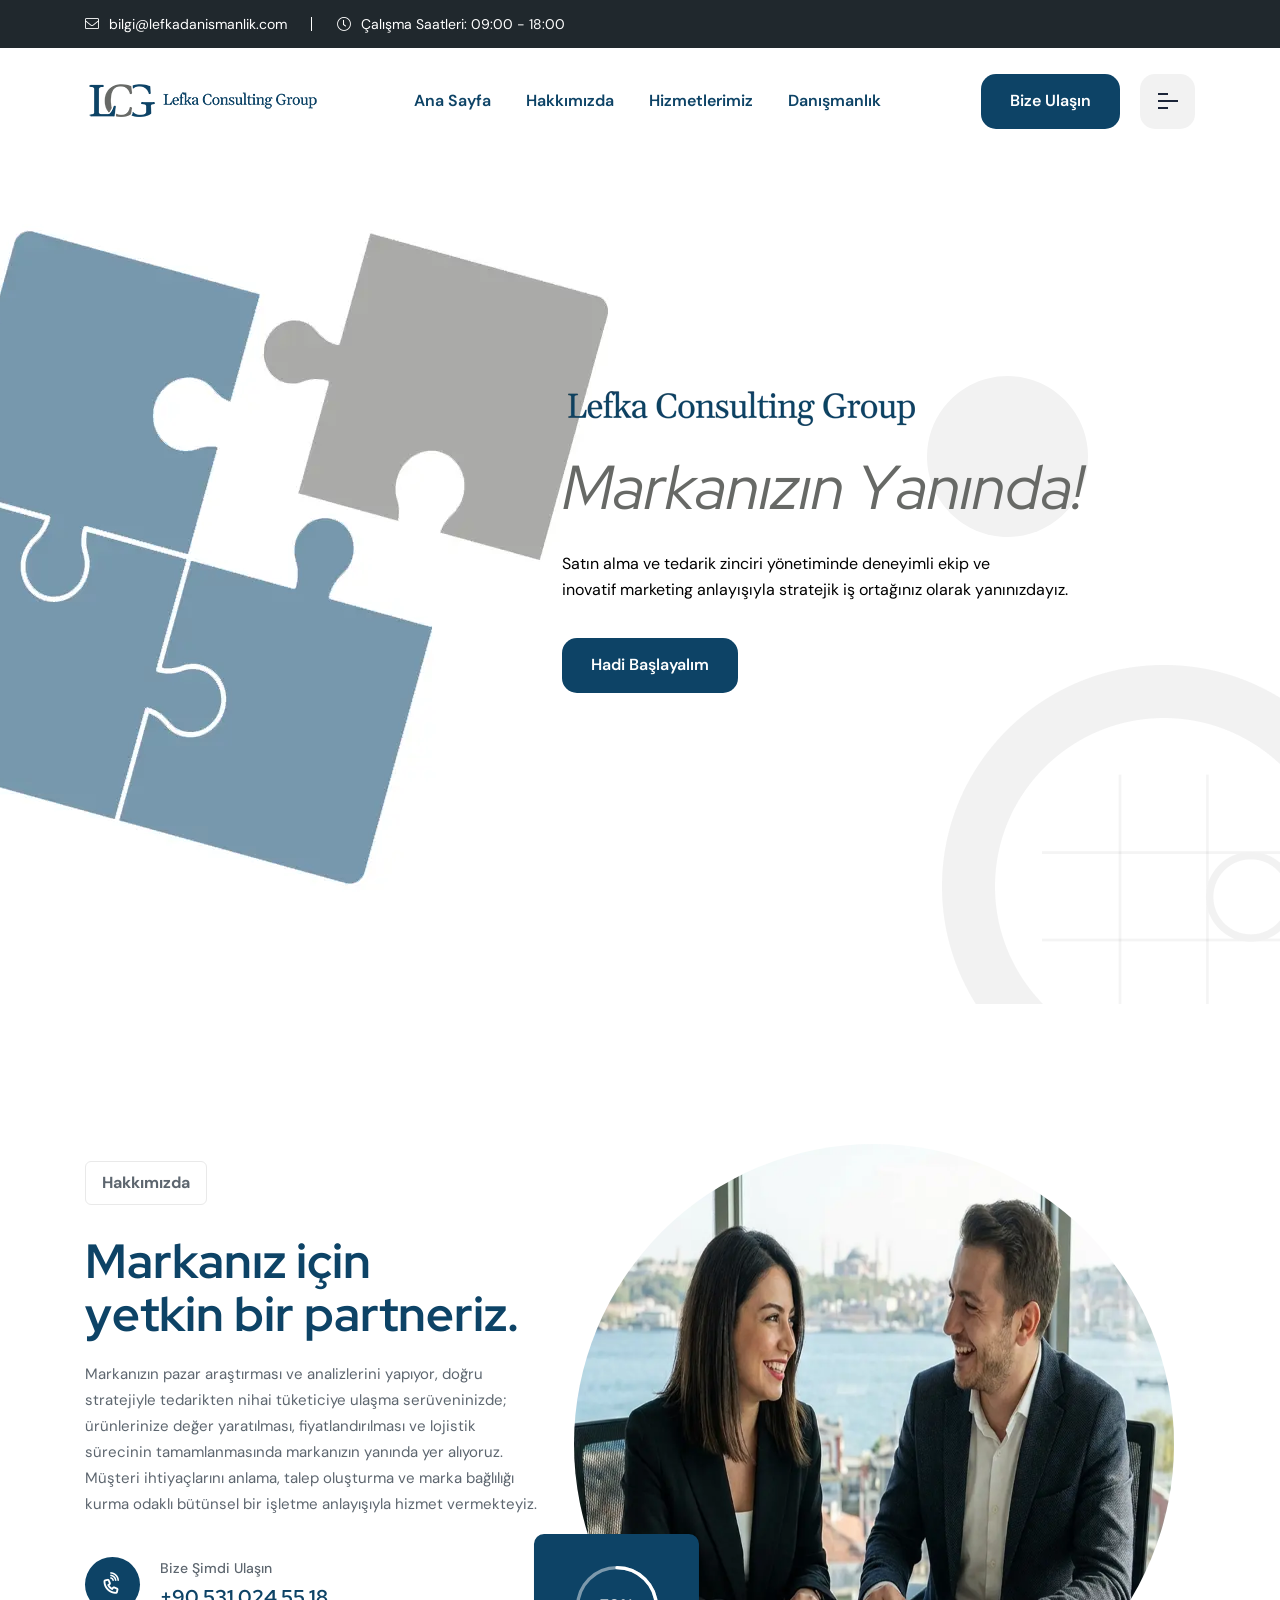
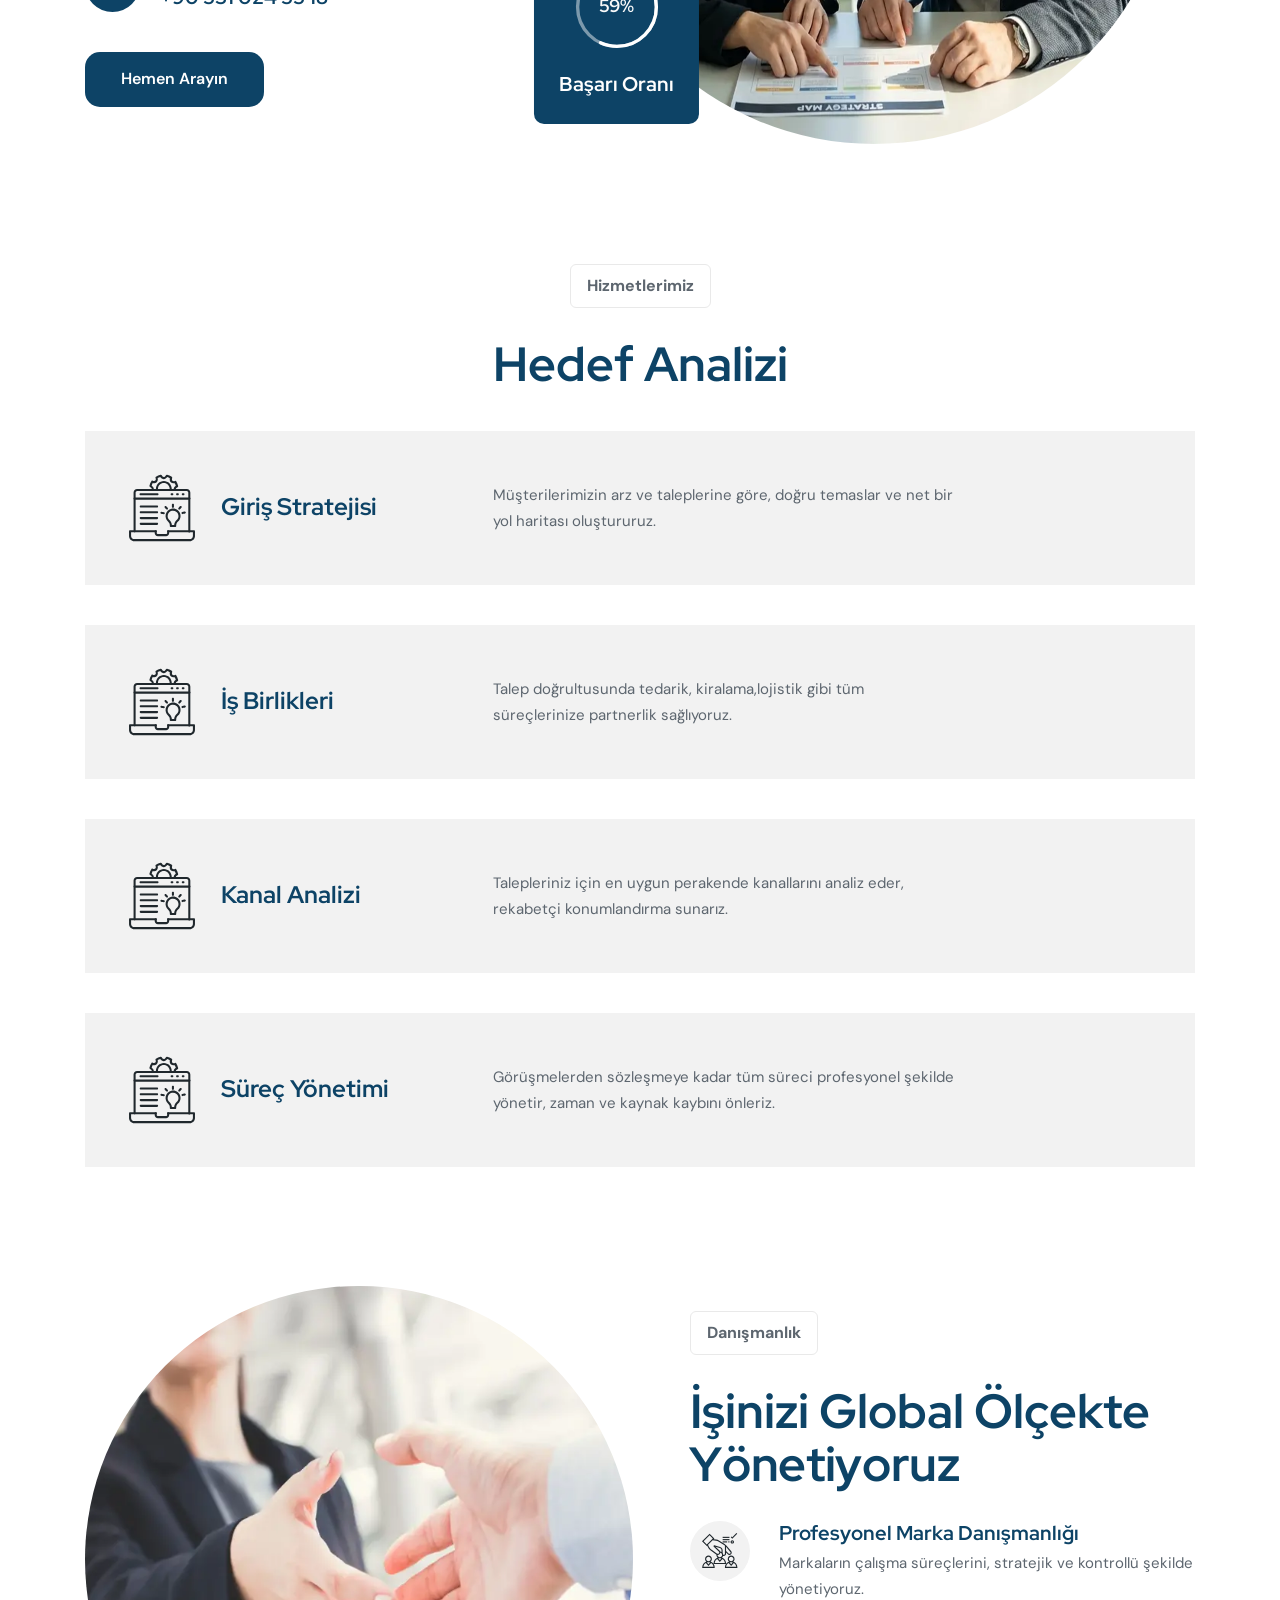
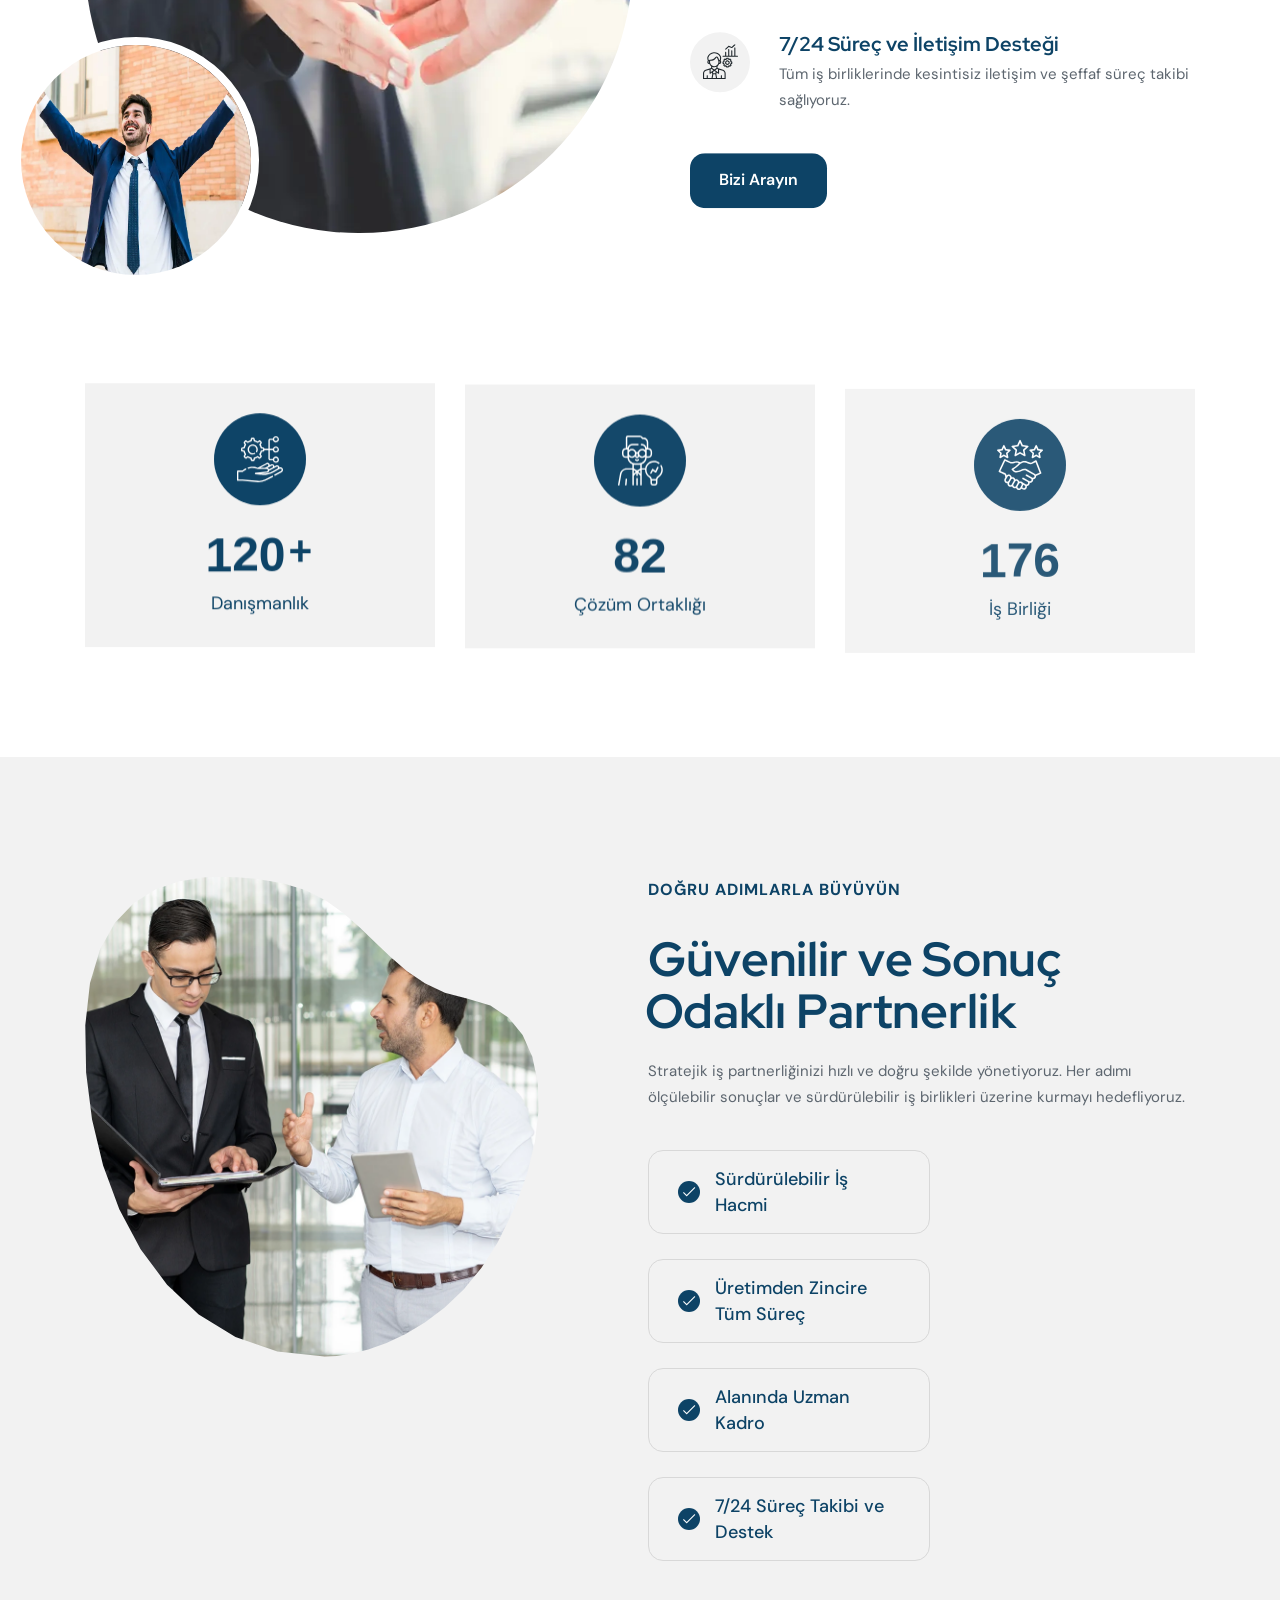
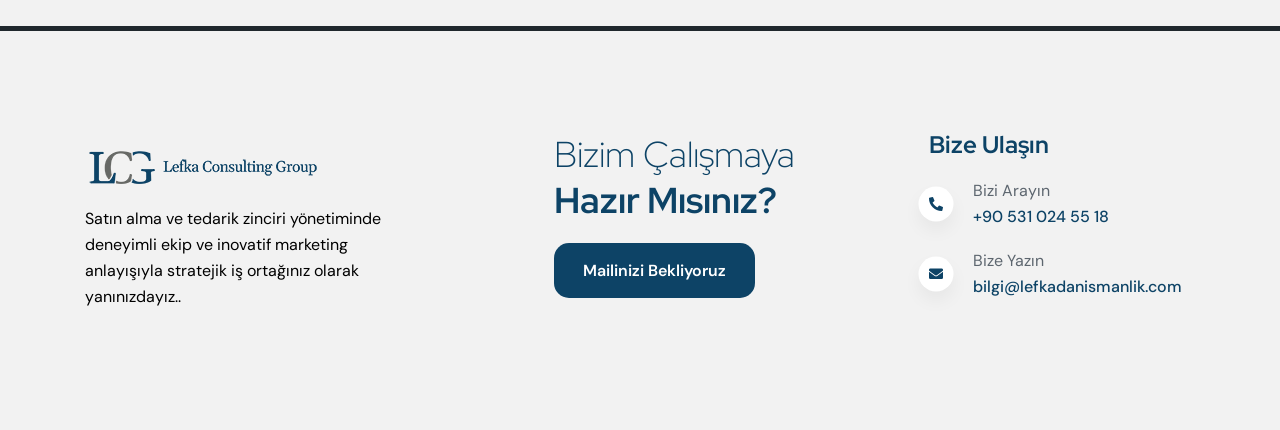
==== commit 5aee529e: "fix-1" ====
--- a/index.html
+++ b/index.html
@@ -20,7 +20,6 @@
     <link
         href="https://fonts.googleapis.com/css2?family=DM+Sans:ital,opsz,wght@0,9..40,100..1000;1,9..40,100..1000&amp;family=Red+Hat+Display:ital,wght@0,300..900;1,300..900&amp;display=swap"
         rel="stylesheet preload" as="style" />
-    <link rel="preload" as="image" href="assets/images/banner/21.webp" />
     <link rel="stylesheet preload" href="assets/css/style.css" as="style" />
 </head>
 
@@ -54,9 +53,16 @@
                     <div class="col-lg-12">
                         <div class="header-main-one-wrapper">
                             <div class="thumbnail">
-                                <a href="/">
-                                    <img src="assets/images/logo/logo.png" alt="lefka-logo" />
+                                <div class="d-block d-lg-none">
+                                    <a href="/">
+                                    <img src="assets/images/logo/mobile.png" alt="lefka-logo" />
                                 </a>
+                                </div>
+                                <div class="d-none d-lg-block">
+                                    <a href="/">
+                                    <img src="assets/images/logo/desktop.png" alt="lefka-logo" />
+                                </a>
+                                </div>
                             </div>
                             <div class="main-header">
                                 <div class="nav-area">
@@ -102,16 +108,17 @@
             <div class="row">
                 <div class="col-lg-12">
                     <div class="banner-one-inner text-start">
-                        <p class="pre-title">
-                            <span>Merhaba!</span>
-                        </p>
+                        <Image
+                         src="./assets/images/banner/hero2.webp"
+                         alt=""
+                        />
                         <h1 class="title rts-text-anime-style-1">
-                            Sunduğumuz <span>Hizmetlerle,</span>
-                            <div>Sizi Dev Firmalara Ulaştıracağız.</div>
+                             <span>Markanızın Yanında!</span>
                         </h1>
-                        <div class="banner-color-black">Büyüme hedefi olan markalar için, büyük ölçekli perakende
-                            ağlarına</div>
-                        <div class="banner-color-black bottom">erişimi mümkün kılan danışmanlık hizmetleri sunuyoruz.
+                        <div class="banner-color-black">Satın alma ve tedarik zinciri yönetiminde deneyimli ekip ve
+                        </div>
+                        <div class="banner-color-black bottom">inovatif marketing anlayışıyla stratejik iş ortağınız
+                            olarak yanınızdayız.
                         </div>
                         <a href="mailto:bilgi@lefkadanismanlik.com" class="rts-btn btn-primary color-h-black">Hadi
                             Başlayalım</a>
@@ -140,8 +147,13 @@
                             </h2>
                         </div>
                         <p class="disc">
-                            İhtiyaçlarınızı analiz eder, sizi büyük oyuncularla buluşturacak
-                            net ve uygulanabilir çözümler geliştiririz.
+                            Markanızın pazar araştırması ve analizlerini yapıyor, doğru stratejiyle tedarikten nihai
+                            tüketiciye ulaşma serüveninizde; ürünlerinize değer yaratılması, fiyatlandırılması ve
+                            lojistik
+                            sürecinin tamamlanmasında markanızın yanında yer alıyoruz. Müşteri ihtiyaçlarını anlama,
+                            talep
+                            oluşturma ve marka bağlılığı kurma odaklı bütünsel bir işletme anlayışıyla hizmet
+                            vermekteyiz.
                         </p>
                         <div class="call-and-sign-area">
                             <div class="call-area">
@@ -194,7 +206,7 @@
                 <div class="col-lg-12">
                     <div class="title-style-one center">
                         <span class="pre">Hizmetlerimiz</span>
-                        <h2 class="title rts-text-anime-style-1">Sunduğumuz Hizmetler</h2>
+                        <h2 class="title rts-text-anime-style-1">Hedef Analizi</h2>
                     </div>
                 </div>
                 <div class="col-lg-12 mt--20">
@@ -208,7 +220,7 @@
                             </div>
                             <div class="right">
                                 <p class="disc">
-                                    Markaların büyük perakende zincirlerine giriş sürecini planlar, doğru temaslar ve
+                                    Müşterilerimizin arz ve taleplerine göre, doğru temaslar ve
                                     net bir yol haritası oluştururuz.
                                 </p>
                             </div>
@@ -222,8 +234,8 @@
                             </div>
                             <div class="right">
                                 <p class="disc">
-                                    Doğru perakende oyuncularıyla güçlü ve sürdürülebilir iş birlikleri kurmanızı
-                                    sağlarız.
+                                    Talep doğrultusunda tedarik, kiralama,lojistik gibi tüm süreçlerinize partnerlik
+                                    sağlıyoruz.
                                 </p>
                             </div>
                         </div>
@@ -236,7 +248,8 @@
                             </div>
                             <div class="right">
                                 <p class="disc">
-                                    Ürününüz için en uygun perakende kanallarını analiz eder, rekabetçi konumlandırma
+                                    Talepleriniz için en uygun perakende kanallarını analiz eder, rekabetçi
+                                    konumlandırma
                                     sunarız.
                                 </p>
                             </div>
@@ -291,9 +304,9 @@
                                 <img src="assets/images/about/icons/01.svg" alt="" />
                             </div>
                             <div class="information">
-                                <h4 class="title">Profesyonel Perakende Danışmanlığı</h4>
+                                <h4 class="title">Profesyonel Marka Danışmanlığı</h4>
                                 <p class="disc">
-                                    Markaların büyük perakende zincirleriyle çalışma süreçlerini stratejik ve kontrollü
+                                    Markaların çalışma süreçlerini, stratejik ve kontrollü
                                     şekilde yönetiyoruz.
                                 </p>
                             </div>
@@ -378,33 +391,34 @@
                                         <div class="title-style-one left">
                                             <span class="pre">Doğru Adımlarla Büyüyün</span>
                                             <h2 class="title rts-text-anime-style-1">
-                                                Güvenilir ve <br />Sonuç Odaklı<br />
-                                                Danışmanlık Ajansı
+                                                Güvenilir ve Sonuç Odaklı Partnerlik
                                             </h2>
                                         </div>
                                         <p class="disc">
-                                            Markaların büyük perakende zincirlerine giriş sürecini stratejik, hızlı ve
+                                            Stratejik iş partnerliğinizi hızlı ve
                                             doğru
                                             şekilde yönetiyoruz.
                                             Her adımı ölçülebilir sonuçlar ve sürdürülebilir iş birlikleri üzerine
-                                            kuruyoruz.
+                                            kurmayı hedefliyoruz.
                                         </p>
                                         <div class="feature-one-wrapper mt--40 pl_sm--0">
                                             <div class="single-feature-one active">
                                                 <i class="fal fa-check"></i>
-                                                <p>Hızlı Büyüme Odaklı Yaklaşım</p>
+                                                <p>Sürdürülebilir İş Hacmi</p>
                                             </div>
+
                                             <div class="single-feature-one">
                                                 <i class="fal fa-check"></i>
-                                                <p>7/24 Süreç Takibi ve Destek</p>
+                                                <p>Üretimden Zincire Tüm Süreç</p>
                                             </div>
                                             <div class="single-feature-one">
                                                 <i class="fal fa-check"></i>
                                                 <p>Alanında Uzman Kadro</p>
                                             </div>
+
                                             <div class="single-feature-one">
                                                 <i class="fal fa-check"></i>
-                                                <p>Yüksek Kalite Danışmanlık</p>
+                                                <p>7/24 Süreç Takibi ve Destek</p>
                                             </div>
                                         </div>
                                     </div>
@@ -422,11 +436,32 @@
                 <div class="row">
                     <!-- single wized -->
                     <div class="order-1 order-lg-1 col-xl-4 col-lg-6 col-md-6 col-sm-12 col-12 mt_sm--30 mt_md--30">
-                       <a class="logo-1 mb--20" href="/"><img class="logo" src="assets/images/logo/logo.png" alt="lefka_logo" /></a>
-                       <div class="banner-color-black mb--20">Büyüme hedefi olan markalar için, büyük ölçekli perakende
-                            ağlarına erişimi mümkün kılan danışmanlık hizmetleri sunuyoruz.</div>
-                    </div>
-                    <div class="order-3 order-lg-2 col-xl-2 col-lg-6 col-md-6 col-sm-12 col-12 mt_sm--50">
+                        <div class="d-block d-lg-none">
+                                    <a href="/">
+                                    <img src="assets/images/logo/mobile.png" alt="lefka-logo" />
+                                </a>
+                                </div>
+                                <div class="d-none d-lg-block">
+                                    <a href="/">
+                                    <img src="assets/images/logo/desktop.png" alt="lefka-logo" />
+                                </a>
+                                </div>
+                        <div class="banner-color-black mb--20 pr--20">Satın alma ve tedarik zinciri yönetiminde deneyimli ekip
+                            ve
+                            inovatif marketing anlayışıyla stratejik iş ortağınız olarak yanınızdayız..</div>
+                    </div>
+                    
+                    <div class="order-2 order-lg-2 col-xl-4 offset-xl-1 col-lg-6 col-md-6 col-sm-12 col-12">
+                        <div class="footer-two-single-wized left">
+                            <h3 class="title animated fadeIn">
+                                <span>Bizim Çalışmaya</span>
+                                <div>Hazır Mısınız?</div>
+                            </h3>
+                            <a href="mailto:bilgi@lefkadanismanlik.com" class="rts-btn btn-primary">Mailinizi
+                                Bekliyoruz</a>
+                        </div>
+                    </div>
+                    <!-- <div class="order-3 order-lg-2 col-xl-2 col-lg-6 col-md-6 col-sm-12 col-12 mt_sm--50">
                         <div class="footer-two-single-wized two">
                             <div class="wized-title-area">
                                 <h5 class="wized-title">Hizmetlerimiz</h5>
@@ -434,28 +469,30 @@
                             <div class="wized-2-body">
                                 <ul>
                                     <li>
-                                        <a href="#services-section"><i
-                                                class="fal fa-chevron-double-right"></i>Perakende Planı</a>
+                                        <a href="#services-section"><i class="fal fa-chevron-double-right"></i>Perakende
+                                            Planı</a>
                                     </li>
                                     <li>
-                                        <a href="#services-section"><i class="fal fa-chevron-double-right"></i>İş Birliği</a>
+                                        <a href="#services-section"><i class="fal fa-chevron-double-right"></i>İş
+                                            Birliği</a>
                                     </li>
                                     <li>
-                                        <a href="#services-section"><i
-                                                class="fal fa-chevron-double-right"></i>Pazar Analizi</a>
+                                        <a href="#services-section"><i class="fal fa-chevron-double-right"></i>Pazar
+                                            Analizi</a>
                                     </li>
                                     <li>
-                                        <a href="#services-section"><i
-                                                class="fal fa-chevron-double-right"></i>Süreç Yönetimi</a>
+                                        <a href="#services-section"><i class="fal fa-chevron-double-right"></i>Süreç
+                                            Yönetimi</a>
                                     </li>
                                     <li>
-                                        <a href="#services-section"><i class="fal fa-chevron-double-right"></i>Büyüme Stratejisi</a>
+                                        <a href="#services-section"><i class="fal fa-chevron-double-right"></i>Büyüme
+                                            Stratejisi</a>
                                     </li>
                                 </ul>
                             </div>
                         </div>
-                    </div>
-                    <div class="order-4 order-lg-3 col-xl-3 col-lg-6 col-md-6 col-sm-12 col-12 mt_sm--30 mt_md--30">
+                    </div> -->
+                    <div class="order-3 order-lg-3 col-xl-3 col-lg-6 col-md-6 col-sm-12 col-12 mt_sm--30 mt_md--30">
                         <div class="footer-two-single-wized">
                             <div class="wized-title-area">
                                 <h5 class="wized-title">Bize Ulaşın</h5>
@@ -482,15 +519,6 @@
                             </div>
                         </div>
                     </div>
-                    <div class="order-2 order-lg-4 col-xl-3 col-lg-6 col-md-6 col-sm-12 col-12">
-                        <div class="footer-two-single-wized left">
-                            <h3 class="title animated fadeIn">
-                                <span>Bizim Çalışmaya</span>
-                                <div>Hazır Mısınız?</div>
-                            </h3>
-                            <a href="mailto:bilgi@lefkadanismanlik.com" class="rts-btn btn-primary">Mailinizi Bekliyoruz</a>
-                        </div>
-                    </div>
                 </div>
             </div>
         </div>
@@ -501,13 +529,22 @@
             </button>
             <!-- inner menu area desktop start -->
             <div class="rts-sidebar-menu-desktop">
-                <a class="logo-1" href="/"><img class="logo" src="assets/images/logo/logo.png" alt="lefka_logo" /></a>
+                <div class="d-block d-lg-none">
+                                    <a href="/">
+                                    <img src="assets/images/logo/mobile.png" alt="lefka-logo" />
+                                </a>
+                                </div>
+                                <div class="d-none d-lg-block">
+                                    <a href="/">
+                                    <img src="assets/images/logo/desktop.png" alt="lefka-logo" />
+                                </a>
+                                </div>
                 <div class="body">
                     <p class="disc">
-                        Markaların büyük perakende zincirleriyle doğru şekilde buluşmasını sağlayan bir danışmanlık
-                        ajansıdır.
-                        Ürünlerinizi doğru kanallara taşıyacak stratejiler geliştiririz.
-                        Perakende giriş, müzakere ve iş birliği süreçlerini uçtan uca yönetiriz.
+                        Markanızın pazar araştırması ve analizlerini yapıyor, doğru stratejiyle tedarikten nihai
+                        tüketiciye ulaşma serüveninizde; ürünlerinize değer yaratılması, fiyatlandırılması ve lojistik
+                        sürecinin tamamlanmasında markanızın yanında yer alıyoruz. Müşteri ihtiyaçlarını anlama, talep
+                        oluşturma ve marka bağlılığı kurma odaklı bütünsel bir işletme anlayışıyla hizmet vermekteyiz.
                     </p>
                     <div class="get-in-touch">
                         <!-- title -->
@@ -534,8 +571,10 @@
                             <!-- single ENd -->
                         </div>
                         <div class="social-wrapper-two menu">
-                            <a href="https://www.facebook.com/61587952433870" aria-label="Facebook"><i class="fab fa-facebook-f"></i></a>
-                            <a href="https://www.instagram.com/lefkadanismanlik" aria-label="instagram"><i class="fab fa-instagram"></i></a>
+                            <a href="https://www.facebook.com/61587952433870" aria-label="Facebook"><i
+                                    class="fab fa-facebook-f"></i></a>
+                            <a href="https://www.instagram.com/lefkadanismanlik" aria-label="instagram"><i
+                                    class="fab fa-instagram"></i></a>
                         </div>
                     </div>
                 </div>
--- a/assets/css/style.css
+++ b/assets/css/style.css
@@ -46,14 +46,14 @@
 @import url("https://fonts.googleapis.com/css2?family=DM+Sans:ital,opsz,wght@0,9..40,100..1000;1,9..40,100..1000&amp;family=Red+Hat+Display:ital,wght@0,300..900;1,300..900&amp;display=swap");
 @import url("https://fonts.googleapis.com/css2?family=Bricolage+Grotesque:opsz,wght@12..96,200..800&amp;display=swap");
 :root {
-  --color-primary: #20282d;
+  --color-primary: #0d4366;
   --color-secondary: #1f1f25;
   --color-blue: #0b4df5;
   --color-sky: #82b440;
   --color-body: #5d666f;
-  --color-heading-1: #1c2539;
-  --color-title: #141416;
-  --color-heading-dark: #141416;
+  --color-heading-1: #0d4366;
+  --color-title: #0d4366;
+  --color-heading-dark: #0d4366;
   --transition: 0.3s;
   --bg-dark-1: #1e1e20;
   --color-white: #fff;
@@ -2019,7 +2019,7 @@
 }
 
 [data-black-overlay]:before {
-  background-color: #000000;
+  background-color: #0d4366;
 }
 
 [data-white-overlay]:before {
@@ -5683,7 +5683,7 @@
 }
 #search i,
 #menu-btn i {
-  color: #1c2539;
+  color: #0d4366;
   font-size: 18px;
 }
 
@@ -5857,10 +5857,10 @@
   align-items: center;
 }
 .header-two .header-top .content .right-header-top .working-time i {
-  color: #1c2539;
+  color: #0d4366;
 }
 .header-two .header-top .content .right-header-top .working-time span {
-  color: #1c2539;
+  color: #0d4366;
   font-size: 16px;
   font-weight: 400;
   margin-left: 7px;
@@ -5881,7 +5881,7 @@
   transform: skew(-10deg);
 }
 .header-two .header-top .content .right-header-top .ht-social span {
-  color: #1c2539;
+  color: #0d4366;
   font-weight: 400;
 }
 .header-two .header-top .content .right-header-top .ht-social ul {
@@ -5895,7 +5895,7 @@
   margin-right: 20px;
 }
 .header-two .header-top .content .right-header-top .ht-social ul li a i {
-  color: #1c2539;
+  color: #0d4366;
   transition: 0.3s;
 }
 .header-two .header-top .content .right-header-top .ht-social ul li a:hover i {
@@ -6139,7 +6139,7 @@
   color: var(--color-primary);
 }
 .header-five .header-top-right .email a {
-  color: #1c2539;
+  color: #0d4366;
   transition: 0.3s;
   font-weight: 500;
 }
@@ -6155,7 +6155,7 @@
   transform: rotate(-30deg);
 }
 .header-five .header-top-right .call a {
-  color: #1c2539;
+  color: #0d4366;
   transition: 0.3s;
   font-weight: 500;
 }
@@ -6300,7 +6300,7 @@
   border-bottom: 1px solid #ededed;
 }
 .top-transparent-header .header-top-area-wrapper * {
-  color: #1c2539 !important;
+  color: #0d4366 !important;
 }
 .top-transparent-header
   .header-top-area-wrapper
@@ -6473,7 +6473,7 @@
   top: 51%;
   transform: translateY(-50%);
   font-weight: 400;
-  color: #1c2539;
+  color: #0d4366;
   font-family: "Font Awesome 6 Pro";
   font-weight: 300;
   font-size: 14px;
@@ -6486,7 +6486,7 @@
   top: 53%;
   transform: translateY(-50%);
   font-weight: 400;
-  color: #1c2539;
+  color: #0d4366;
   font-family: "Font Awesome 6 Pro";
   font-weight: 300;
   font-size: 14px;
@@ -6498,7 +6498,7 @@
 }
 
 header .main-nav > a {
-  color: #1c2539 !important;
+  color: #0d4366 !important;
 }
 
 @media only screen and (min-width: 1200px) and (max-width: 1599px) {
@@ -6584,12 +6584,12 @@
   margin-top: 50px;
 }
 .rts-sidebar-menu-desktop p.disc {
-  margin-top: 30px;
+  margin-top: 20px;
   font-size: 16px;
   line-height: 26px;
 }
 .rts-sidebar-menu-desktop .get-in-touch .title {
-  margin-bottom: 30px;
+  margin-bottom: 20px;
 }
 .rts-sidebar-menu-desktop .get-in-touch .wrapper .single i {
   color: var(--color-primary);
@@ -6880,7 +6880,7 @@
   margin: 20px 0 5px 0;
   font-size: 18px;
   font-weight: 500;
-  color: #1c2539;
+  color: #0d4366;
 }
 .rts-sidebar-menu-desktop
   .body-mobile
@@ -8323,7 +8323,7 @@
 
 /* elements  */
 .banner-style-one {
-  background-image: url(../images/banner/b1.webp);
+  background-image: url(../images/banner/hero.webp);
   height: 850px;
   position: relative;
   z-index: 1;
@@ -8332,7 +8332,7 @@
   .banner-style-one {
     height: auto;
     background-position: 18%, 45%;
-     background-image: url(../images/banner/mob.webp);
+    background: #9095cd;
   }
   .banner-style-one::after {
     content: "";
@@ -8367,11 +8367,11 @@
 }
 @media only screen and (max-width: 575px) {
   .banner-style-one .banner-one-inner {
-    padding: 80px 5px 126px 5px;
+    padding: 40px 5px 46px 5px;
   }
 }
 .banner-style-one .banner-one-inner .pre-title {
-  color: #1c2539;
+  color: #0d4366;
   font-size: 16px;
   margin-bottom: 10px;
   font-family: var(--font-secondary);
@@ -8396,21 +8396,22 @@
 }
 .banner-style-one .banner-one-inner .title span {
   font-style: italic;
-  color: #f38f1f;
+  color: #676966;
   font-weight: 400;
-  font-size: 70px;
+  font-size: 62px;
   line-height: 1.3;
 }
 @media only screen and (max-width: 575px) {
   .banner-style-one .banner-one-inner .title span {
     font-size: 36px;
+    font-weight: 800;
   }
 }
 .banner-style-one .banner-one-inner p.disc.banner-para {
   font-size: 18px;
   line-height: 28px;
   font-weight: 400;
-  color: #1c2539;
+  color: #0d4366;
 }
 @media only screen and (max-width: 575px) {
   .banner-style-one .shape-iamge-area {
@@ -8585,7 +8586,7 @@
   }
 }
 .inner-content-wrapper-four-banner .title span.in {
-  -webkit-text-stroke-color: #1c2539;
+  -webkit-text-stroke-color: #0d4366;
   -webkit-text-stroke: 1px;
   -webkit-text-fill-color: transparent;
   display: inline;
@@ -8837,7 +8838,7 @@
 .mySwiper-banner-two .swiper-button-prev i {
   font-size: 25px;
   transition: 0.3s;
-  color: #1c2539;
+  color: #0d4366;
 }
 .mySwiper-banner-two .swiper-button-next::after,
 .mySwiper-banner-two .swiper-button-prev::after {
@@ -9566,7 +9567,7 @@
 }
 .rts-banner-area-9 span.pre {
   text-transform: uppercase;
-  color: #1c2539;
+  color: #0d4366;
   display: block;
   margin-bottom: 12px;
 }
@@ -9732,7 +9733,7 @@
   margin-bottom: 0;
   text-transform: uppercase;
   font-size: 16px;
-  color: #1c2539;
+  color: #0d4366;
   font-weight: 700;
 }
 .rts-fun-facts-area-8 .single-counter-wrapper-8:last-child {
@@ -10001,7 +10002,7 @@
   align-content: center;
   gap: 10px;
   font-size: 20px;
-  color: #1c2539;
+  color: #0d4366;
   margin-bottom: 10px;
 }
 .banner-accountent-content .title {
@@ -10027,7 +10028,7 @@
 }
 .banner-accountent-content .button-wrapper .btn-border {
   border-color: var(--color-primary);
-  color: #1c2539;
+  color: #0d4366;
 }
 .banner-accountent-content .button-wrapper .btn-border::before {
   background: var(--color-primary);
@@ -10520,7 +10521,7 @@
 }
 .banner-seo .button-wrapper .btn-border {
   border-color: var(--color-primary);
-  color: #1c2539;
+  color: #0d4366;
 }
 .banner-seo .button-wrapper .btn-border::before {
   background: var(--color-primary);
@@ -11040,7 +11041,7 @@
   }
 }
 .rts-btn.btn-primary {
-  background: var(--color-primary);
+  background: #0d4366;
   overflow: hidden;
   display: flex;
   align-items: center;
@@ -11057,7 +11058,7 @@
   height: 200%;
   top: 110%;
   left: 50%;
-  background: #f38f1f;
+  background: #676966;
   color: #fff;
   -webkit-transform: translateX(-50%);
   -moz-transform: translateX(-50%);
@@ -11149,7 +11150,7 @@
   font-weight: 700;
   font-size: 20px;
   line-height: 26px;
-  color: #1c2539;
+  color: #0d4366;
   margin: 0;
 }
 .about-content-left-one .call-and-sign-area .sign-area img {
@@ -11354,7 +11355,7 @@
   .single-check
   p {
   margin: 0;
-  color: #1c2539;
+  color: #0d4366;
   font-size: 16px;
 }
 
@@ -11923,7 +11924,7 @@
   font-weight: 700;
   font-size: 20px;
   line-height: 26px;
-  color: #1c2539;
+  color: #0d4366;
   margin: 0;
 }
 .about-6-inner-content-content .call-and-sign-area .sign-area img {
@@ -12094,7 +12095,7 @@
 
 .about-area-wrapper-content-10 .single-progress {
   padding: 10px;
-  border: 1px solid #000000;
+  border: 1px solid #0d4366;
   border-radius: 33px;
 }
 .about-area-wrapper-content-10 .single-progress .progress {
@@ -12639,7 +12640,7 @@
   background: #fff;
 }
 section.main-wrapper-sticky .sticky-statement:hover .right .arrow i {
-  color: #1c2539;
+  color: #0d4366;
 }
 section.main-wrapper-sticky .sticky-statement:last-child {
   top: 30px !important;
@@ -12765,7 +12766,7 @@
   display: flex;
   align-items: center;
   gap: 9px;
-  color: #1c2539;
+  color: #0d4366;
 }
 .single-service-signle-wrapper .information .arrow-right i {
   height: 40px;
@@ -12775,7 +12776,7 @@
   justify-content: center;
   background: #fff;
   border-radius: 50%;
-  color: #1c2539;
+  color: #0d4366;
   box-shadow: 0px 9px 18px rgba(24, 16, 16, 0.05);
 }
 
@@ -12866,7 +12867,7 @@
 .single-service-style-three .inner .title {
   font-size: 22px;
   font-weight: 700;
-  color: #1c2539;
+  color: #0d4366;
   margin-bottom: 17px;
 }
 .single-service-style-three .inner p.disc {
@@ -13522,7 +13523,7 @@
   border-radius: 0;
 }
 .rts-single-wized.download {
-  background: #1c2539;
+  background: #0d4366;
 }
 .rts-single-wized.download .title {
   color: #fff;
@@ -13561,7 +13562,7 @@
   max-width: 40px;
 }
 .rts-single-wized.contact {
-  background: #1c2539;
+  background: #0d4366;
   display: flex;
   flex-direction: column;
   align-items: center;
@@ -13695,7 +13696,7 @@
   margin-bottom: 0;
   font-size: 16px;
   font-weight: 600;
-  color: #1c2539;
+  color: #0d4366;
   line-height: 26px;
   margin-top: 5px;
   transition: 0.3s;
@@ -13781,7 +13782,7 @@
   border-radius: 5px;
   margin-right: 10px;
   margin-bottom: 10px;
-  color: #1c2539;
+  color: #0d4366;
   font-size: 14px;
   font-weight: 500;
   transition: 0.3s;
@@ -13833,7 +13834,7 @@
 }
 .title-area-between-hr .title-area-hr-left .title {
   font-size: 48px;
-  color: #1c2539;
+  color: #0d4366;
   margin-bottom: 0;
 }
 @media only screen and (max-width: 767px) {
@@ -13848,7 +13849,7 @@
 }
 .title-area-between-hr .rts-btn {
   border: 1px solid #999999;
-  color: #1c2539;
+  color: #0d4366;
 }
 .title-area-between-hr .rts-btn::before {
   background: var(--color-primary);
@@ -14344,7 +14345,7 @@
 }
 .title-style-two .pre {
   font-size: 16px;
-  color: #000000;
+  color: #0d4366;
   display: flex;
   text-transform: uppercase;
   margin-bottom: 22px;
@@ -14473,8 +14474,8 @@
   font-size: 48px;
   line-height: 65px;
   text-transform: uppercase;
-  color: #1c2539;
-  -webkit-text-stroke-color: #1c2539;
+  color: #0d4366;
+  -webkit-text-stroke-color: #0d4366;
   -webkit-text-stroke: 1px;
   margin-top: 20px;
 }
@@ -14675,7 +14676,7 @@
   font-weight: 700;
   font-size: 20px;
   line-height: 26px;
-  color: #1c2539;
+  color: #0d4366;
   margin: 0;
 }
 .call-and-sign-area .sign-area img {
@@ -14776,7 +14777,7 @@
   height: 55px;
   width: 55px;
   background: #f2f2f2;
-  color: #1c2539;
+  color: #0d4366;
   transition: 0.3s;
 }
 @media only screen and (max-width: 575px) {
@@ -14854,7 +14855,7 @@
   border: 1px solid #ebebeb;
   border-radius: 15px;
   margin-right: 10px;
-  color: #1c2539;
+  color: #0d4366;
   font-weight: 700;
   height: 50px;
   width: 50px;
@@ -15277,7 +15278,7 @@
 
 .color-blue-demo .title-area-client-client::before,
 .color-blue-demo .title-area-client-client::after {
-  background: #1c2539;
+  background: #0d4366;
 }
 
 .signle-fun-facts-one {
@@ -15391,11 +15392,11 @@
   width: 40px;
   background: #f6f6f6;
   border-radius: 50%;
-  color: #1c2539;
+  color: #0d4366;
   transition: 0.4s;
 }
 .single-team-area-one-start .inner-content .social-one-wrapper ul li a:hover {
-  background: #1c2539;
+  background: #0d4366;
   color: #fff;
 }
 
@@ -15926,7 +15927,7 @@
 }
 
 .boosting-business-right-area .pre {
-  color: #000000;
+  color: #0d4366;
   text-transform: uppercase;
   padding: 0;
   border: none;
@@ -15961,7 +15962,7 @@
   line-height: 12px;
 }
 .boosting-business-right-area .feature-one-wrapper .single-feature-one p {
-  color: #1c2539;
+  color: #0d4366;
   font-weight: 500;
   font-size: 18px;
 }
@@ -16021,7 +16022,7 @@
   color: #fff;
   border-radius: 0;
   padding: 12px 25px;
-  color: #1c2539;
+  color: #0d4366;
   font-weight: 500;
 }
 .rts-pricing-area-one .pricing-tab-button-area ul.nav li button.active {
@@ -16111,7 +16112,7 @@
   color: #fff;
 }
 .pricing-wrapper-one .pricing-body .single-pricing.available .price-details {
-  color: #1c2539;
+  color: #0d4366;
   font-weight: 400;
 }
 .pricing-wrapper-one .pricing-body a.rts-btn {
@@ -16158,7 +16159,7 @@
   color: var(--color-white);
   border-radius: 100px;
   padding: 12px 25px;
-  color: #1c2539;
+  color: #0d4366;
   font-weight: 500;
 }
 .pricing-2-tab.nav {
@@ -16214,7 +16215,7 @@
 .pricing-wrapper-one.home-two .pric-area span {
   margin-top: 10px;
   margin-left: 7px;
-  color: #1c2539;
+  color: #0d4366;
   font-weight: 400;
   font-size: 16px;
 }
@@ -16232,7 +16233,7 @@
   box-shadow: 0px 9px 18px rgba(24, 16, 16, 0.05);
   border-radius: 15px;
   border: 1px solid #e9ecf1;
-  color: #1c2539;
+  color: #0d4366;
 }
 .pricing-wrapper-one.home-two .pricing-body a.rts-btn.active {
   background: var(--color-primary);
@@ -16246,7 +16247,7 @@
   box-shadow: 0px 9px 18px rgba(24, 16, 16, 0.05);
   border-radius: 15px;
   border: 1px solid #e9ecf1;
-  color: #1c2539;
+  color: #0d4366;
 }
 .pricing-wrapper-one.home-two .pricing-body a:hover.rts-btn {
   background: var(--color-primary);
@@ -16319,7 +16320,7 @@
   .head
   .title {
   font-size: 36px;
-  color: #1c2539;
+  color: #0d4366;
 }
 .pricing-list-style-wrapper
   .single-list-pricing-area
@@ -16388,7 +16389,7 @@
   display: flex;
   align-items: center;
   gap: 21px;
-  color: #1c2539;
+  color: #0d4366;
   margin-bottom: 15px;
 }
 .pricing-list-style-wrapper
@@ -16406,7 +16407,7 @@
   .feature-row-wrapper
   .signle
   i {
-  color: #1c2539;
+  color: #0d4366;
 }
 .pricing-list-style-wrapper
   .single-list-pricing-area
@@ -16415,7 +16416,7 @@
   .feature-row-wrapper
   .signle
   p {
-  color: #1c2539;
+  color: #0d4366;
 }
 .pricing-list-style-wrapper
   .single-list-pricing-area
@@ -16880,7 +16881,7 @@
   margin: 0;
   line-height: 1.5;
   text-transform: uppercase;
-  -webkit-text-stroke-color: #1c2539;
+  -webkit-text-stroke-color: #0d4366;
   -webkit-text-stroke: 1px;
 }
 @media only screen and (max-width: 991px) {
@@ -16889,7 +16890,7 @@
   }
 }
 .bg_call-toaction-4 .cta-four-wrapper .left .title span {
-  -webkit-text-stroke-color: #1c2539;
+  -webkit-text-stroke-color: #0d4366;
   -webkit-text-stroke: 1px;
   -webkit-text-fill-color: transparent;
   letter-spacing: 3px;
@@ -16974,7 +16975,7 @@
 }
 .cta-style-10-wrapper .left-side .title {
   font-size: 60px;
-  color: #1c2539;
+  color: #0d4366;
 }
 @media only screen and (max-width: 1199px) {
   .cta-style-10-wrapper .left-side .title {
@@ -17096,7 +17097,7 @@
 }
 .footer-two-single-wized.left .title {
   font-size: 36px;
-  color: #1c2539;
+  color: #0d4366;
   line-height: 46px;
 }
 .footer-two-single-wized.left .title span {
@@ -17173,7 +17174,7 @@
   font-weight: 400;
 }
 .footer-two-single-wized .contact-info-1 .disc a {
-  color: #1c2539;
+  color: #0d4366;
   font-weight: 500;
   font-size: 16px;
   transition: 0.3s;
@@ -17195,7 +17196,7 @@
 }
 .rts-copy-right-1 .copyright-h-2-wrapper p.disc {
   margin-bottom: 0;
-  color: #1c2539;
+  color: #0d4366;
   font-weight: 500;
 }
 @media only screen and (max-width: 575px) {
@@ -17225,7 +17226,7 @@
 }
 .rts-copy-right-1 .copyright-h-2-wrapper .right ul li a {
   transition: 0.3s;
-  color: #1c2539;
+  color: #0d4366;
   font-weight: 500;
 }
 
@@ -17602,7 +17603,7 @@
 }
 .map-information-2-footer .title-main {
   font-size: 40px;
-  color: #1c2539;
+  color: #0d4366;
   margin-bottom: 13px;
   margin-top: 20px;
 }
@@ -17941,7 +17942,7 @@
   .single
   .info
   a {
-  color: #1c2539;
+  color: #0d4366;
   font-size: 16px;
   font-weight: 600;
   transition: 0.3s;
@@ -17972,7 +17973,7 @@
   position: relative;
   z-index: 1;
   transition: 0.3s;
-  color: #1c2539;
+  color: #0d4366;
 }
 .rts-footer-area.footer-three .social-three-wrapper li a::after {
   position: absolute;
@@ -18005,10 +18006,10 @@
   font-weight: 400;
   font-size: 16px;
   line-height: 21px;
-  color: #1c2539;
+  color: #0d4366;
 }
 .footer-three .copyright-area P {
-  color: #1c2539;
+  color: #0d4366;
   flex-wrap: 400;
   font-size: 16px;
 }
@@ -18921,7 +18922,7 @@
 .rts-blog-h-2-wrapper .body a .title {
   margin-top: 15px;
   transition: 0.3s;
-  color: #1c2539;
+  color: #0d4366;
   font-weight: 700;
   line-height: 40px;
 }
@@ -18940,7 +18941,7 @@
   color: var(--color-primary);
 }
 .rts-blog-h-2-wrapper .body .rts-read-more {
-  color: #1c2539;
+  color: #0d4366;
 }
 .rts-blog-h-2-wrapper .body .rts-read-more:hover i {
   background: var(--color-primary);
@@ -18956,7 +18957,7 @@
 
 .rts-read-more {
   font-weight: 600;
-  color: #1c2539;
+  color: #0d4366;
   transition: var(--transition);
 }
 .rts-read-more i {
@@ -18964,7 +18965,7 @@
   background: #fff;
   border-radius: 50%;
   margin-right: 12px;
-  color: #1c2539;
+  color: #0d4366;
   line-height: 12px;
   font-size: 14px;
   transition: var(--transition);
@@ -18972,7 +18973,7 @@
 }
 .rts-read-more.btn-primary {
   background: transparent;
-  color: #1c2539;
+  color: #0d4366;
 }
 .rts-read-more:hover {
   color: var(--color-primary);
@@ -19117,7 +19118,7 @@
 }
 .single-blog-card-6 .inner-content .title {
   font-size: 24px;
-  color: #1c2539;
+  color: #0d4366;
   margin-bottom: 20px;
   transition: 0.3s;
 }
@@ -19258,7 +19259,7 @@
   font-size: 14px;
   font-weight: 500;
   border-radius: 5px;
-  color: #1c2539;
+  color: #0d4366;
   transition: 0.3s;
 }
 @media only screen and (min-width: 1200px) and (max-width: 1599px) {
@@ -19300,7 +19301,7 @@
   position: relative;
   z-index: 1;
   margin-left: 23px;
-  color: #1c2539;
+  color: #0d4366;
   transition: 0.3s;
   font-size: 14px;
 }
@@ -19601,7 +19602,7 @@
   font-size: 14px;
   font-weight: 500;
   border-radius: 5px;
-  color: #1c2539;
+  color: #0d4366;
   transition: 0.3s;
 }
 @media only screen and (min-width: 1200px) and (max-width: 1599px) {
@@ -19644,7 +19645,7 @@
   position: relative;
   z-index: 1;
   margin-left: 23px;
-  color: #1c2539;
+  color: #0d4366;
   transition: 0.3s;
   font-size: 14px;
 }
@@ -20029,7 +20030,7 @@
   margin-bottom: 7px;
   font-size: 30px;
   font-weight: 700;
-  color: #1c2539;
+  color: #0d4366;
 }
 .project-content-left-5 p.disc {
   margin-bottom: 35px;
@@ -20108,7 +20109,7 @@
 }
 .rts-testimonials-area-five .swiper-button-nexts i,
 .rts-testimonials-area-five .swiper-button-prevs i {
-  color: #1c2539;
+  color: #0d4366;
 }
 .rts-testimonials-area-five .swiper-button-nexts::after,
 .rts-testimonials-area-five .swiper-button-prevs::after {
@@ -20274,7 +20275,7 @@
   padding: 13px 25px;
   border-radius: 10px !important;
   font-size: 16px;
-  color: #1c2539;
+  color: #0d4366;
   font-weight: 500;
   transition: 0.3s;
 }
@@ -20304,7 +20305,7 @@
   max-width: max-content;
   margin: auto;
   font-weight: 700;
-  color: #1c2539;
+  color: #0d4366;
   text-transform: uppercase;
 }
 .title-area-client-client.six::after {
@@ -20577,7 +20578,7 @@
   font-weight: 700;
   font-size: 16px;
   text-transform: uppercase;
-  color: #1c2539;
+  color: #0d4366;
 }
 .counter-main-wrapper-area-start-6 .single-counter-area-main:last-child {
   border: none;
@@ -21303,7 +21304,7 @@
   .accordion-item
   .accordion-button[aria-expanded="true"] {
   background: #fff;
-  color: #1c2539;
+  color: #0d4366;
 }
 .faq-main-wrapper-content-inner-four
   .accordion
@@ -21360,7 +21361,7 @@
   border: none;
   box-shadow: none;
   font-size: 18px;
-  color: #1c2539;
+  color: #0d4366;
   background: transparent;
   font-weight: 700;
 }
@@ -21751,7 +21752,7 @@
   gap: 10px;
 }
 .why-choose-us-three-content-left .why-choose-feature .single p {
-  color: #1c2539;
+  color: #0d4366;
   font-weight: 500;
   font-size: 18px;
 }
@@ -21775,7 +21776,7 @@
 }
 .why-choose-us-three-content-left .call-area .inner a .title {
   font-size: 22px;
-  color: #1c2539;
+  color: #0d4366;
   margin: 0;
 }
 
@@ -22781,7 +22782,7 @@
 }
 .single-testimonials-style-five .inner-content .name-area .title {
   font-size: 22px;
-  color: #1c2539;
+  color: #0d4366;
   margin-bottom: 13px;
 }
 .single-testimonials-style-five .inner-content .name-area span {
@@ -22950,7 +22951,7 @@
 }
 .testimonails-area-seven .right-content-area-main-wrapper .botton-user .title {
   font-size: 22px;
-  color: #1c2539;
+  color: #0d4366;
   margin-bottom: 10px;
 }
 .testimonails-area-seven .right-content-area-main-wrapper .botton-user p.desig {
@@ -22979,7 +22980,7 @@
 }
 .mySwiper-testimoanils-7 .swiper-button-next i,
 .mySwiper-testimoanils-7 .swiper-button-prev i {
-  color: #1c2539;
+  color: #0d4366;
 }
 .mySwiper-testimoanils-7 .swiper-button-next::after,
 .mySwiper-testimoanils-7 .swiper-button-prev::after {
@@ -23095,7 +23096,7 @@
 }
 .rts-testimonials-area-main-wrapper .swiper-button-next i,
 .rts-testimonials-area-main-wrapper .swiper-button-prev i {
-  color: #1c2539;
+  color: #0d4366;
   transition: 0.3s;
 }
 .rts-testimonials-area-main-wrapper .swiper-button-next::after,
@@ -23237,7 +23238,7 @@
 }
 .title-area-between-wrapper .swiper-button-next i,
 .title-area-between-wrapper .swiper-button-prev i {
-  color: #1c2539;
+  color: #0d4366;
 }
 .title-area-between-wrapper .swiper-button-next::after,
 .title-area-between-wrapper .swiper-button-prev::after {
@@ -24083,7 +24084,7 @@
   width: 100%;
   height: 100%;
   font-family: consolas;
-  color: #1c2539;
+  color: #0d4366;
   text-transform: uppercase;
   font-size: 17px;
   animation: textRotation 8s linear infinite;
@@ -24093,7 +24094,7 @@
   width: 100%;
   height: 100%;
   font-family: consolas;
-  color: #1c2539;
+  color: #0d4366;
   text-transform: uppercase;
   font-size: 17px;
   animation: textRotation 8s linear infinite;
@@ -24882,7 +24883,7 @@
   border-top: none;
   font-size: 16px;
   font-weight: 800;
-  color: #000000;
+  color: #0d4366;
   padding-left: 0;
   text-align: center;
 }
@@ -24962,7 +24963,7 @@
 .cart-page .cart-bar .cart-header .cart-heading {
   font-size: 17px;
   font-weight: 600;
-  color: #000000;
+  color: #0d4366;
   font-family: var(--font-secondary);
 }
 .cart-page .close-cart {
@@ -25069,7 +25070,7 @@
 }
 .cart-page .cart-bar .cart-edit .quantity-edit button i {
   font-size: 14px;
-  color: #000000;
+  color: #0d4366;
 }
 .cart-page .cart-bar .cart-edit .quantity-edit button i:hover {
   color: var(--color-primary);
@@ -25197,7 +25198,7 @@
   border-top: none;
   font-size: 16px;
   font-weight: 800;
-  color: #000000;
+  color: #0d4366;
   padding-left: 0;
   text-align: center;
 }
@@ -25250,7 +25251,7 @@
 }
 .ms-single-product__content .product-name a,
 .ms-woocommerce-cart-form-wrapper .product-name a {
-  color: #000000;
+  color: #0d4366;
   transition: all 0.3s;
 }
 .ms-single-product__content .product-name a:hover,
@@ -25284,7 +25285,7 @@
   border: none;
   width: 100%;
   text-align: center;
-  color: #000000;
+  color: #0d4366;
   background-color: #f7f7f7;
   appearance: none;
 }
@@ -25565,7 +25566,7 @@
   padding-left: 1rem;
   padding-right: 1rem;
   border-radius: 0;
-  color: #000000;
+  color: #0d4366;
   transition:
     border-color 150ms var(--ease-in-out),
     box-shadow 150ms var(--ease-in-out),
@@ -25802,7 +25803,7 @@
   height: 45px;
   border: none;
   border-radius: 0;
-  color: #000000;
+  color: #0d4366;
   background-color: #f7f7f7;
   transition:
     border-color 150ms var(--ease-in-out),
@@ -25982,7 +25983,7 @@
   .select2-container--default
   .select2-selection--single
   .select2-selection__rendered {
-  color: #000000;
+  color: #0d4366;
   background-color: #f7f7f7;
   padding-left: 0;
 }
@@ -26061,7 +26062,7 @@
   padding: 0.5em 1.2em 0.5em 1.2em;
   margin-bottom: 2rem;
   background-color: #f7f7f7;
-  color: #000000;
+  color: #0d4366;
 }
 
 .woocommerce-form-coupon-toggle {
@@ -26199,11 +26200,11 @@
   flex-direction: column;
   margin-right: 1.5rem;
   padding-right: 1.5rem;
-  color: #000000;
+  color: #0d4366;
 }
 .ms-woocommerce-order .ms-woocommerce-order-overview li strong {
   margin-top: 4pt;
-  color: #000000;
+  color: #0d4366;
 }
 .ms-woocommerce-order .ms-woocommerce-order-overview li:last-child {
   border-right: none;
@@ -26373,7 +26374,7 @@
   .woocommerce-table.woocommerce-table--order-details.shop_table.order_details
   strong.product-quantity {
   margin-left: 4pt;
-  color: #000000;
+  color: #0d4366;
 }
 .ms-woocommerce-order
   .woocommerce-table.woocommerce-table--order-details.shop_table.order_details
@@ -26399,7 +26400,7 @@
   .wc-item-meta
   li
   p {
-  color: #000000;
+  color: #0d4366;
 }
 
 .woocommerce-page.woocommerce-order-received .woocommerce {
@@ -28331,7 +28332,7 @@
   text-align: right !important;
 }
 [dir="rtl"] .rts-blog-h-2-wrapper .body .rts-read-more {
-  color: #1c2539;
+  color: #0d4366;
   display: flex;
   flex-direction: row-reverse;
   text-align: right;
@@ -35602,7 +35603,7 @@
 }
 
 .banner-one-inner .bottom {
-  margin-bottom: 20px !important;
+  margin-bottom: 35px !important;
 }
 
 .mobile-fix {
@@ -35626,3 +35627,11 @@
     padding-bottom: 10px;
   }
 }
+
+.hero-fix-1 {
+  display: flex;
+  gap: 10px;
+  max-width: 400px;
+  flex: 0 0 50%;
+  flex-wrap: wrap;
+}
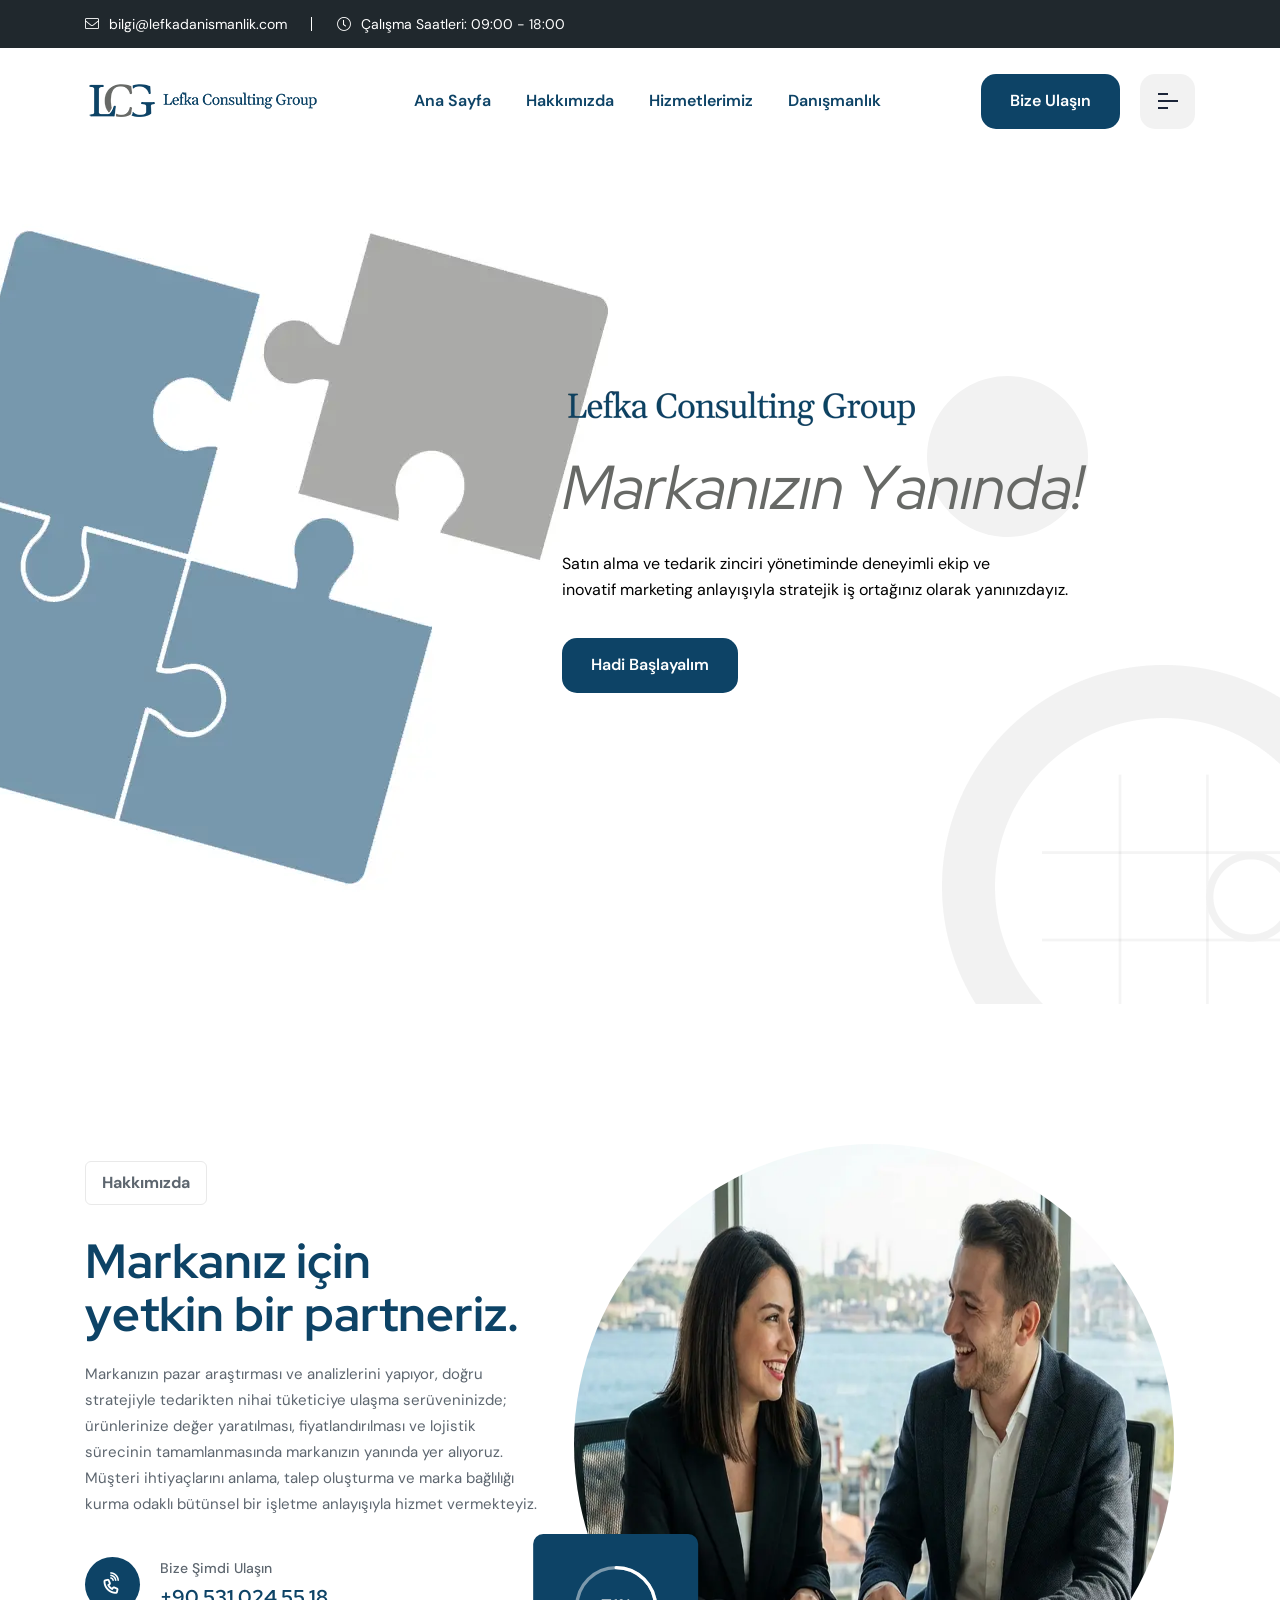
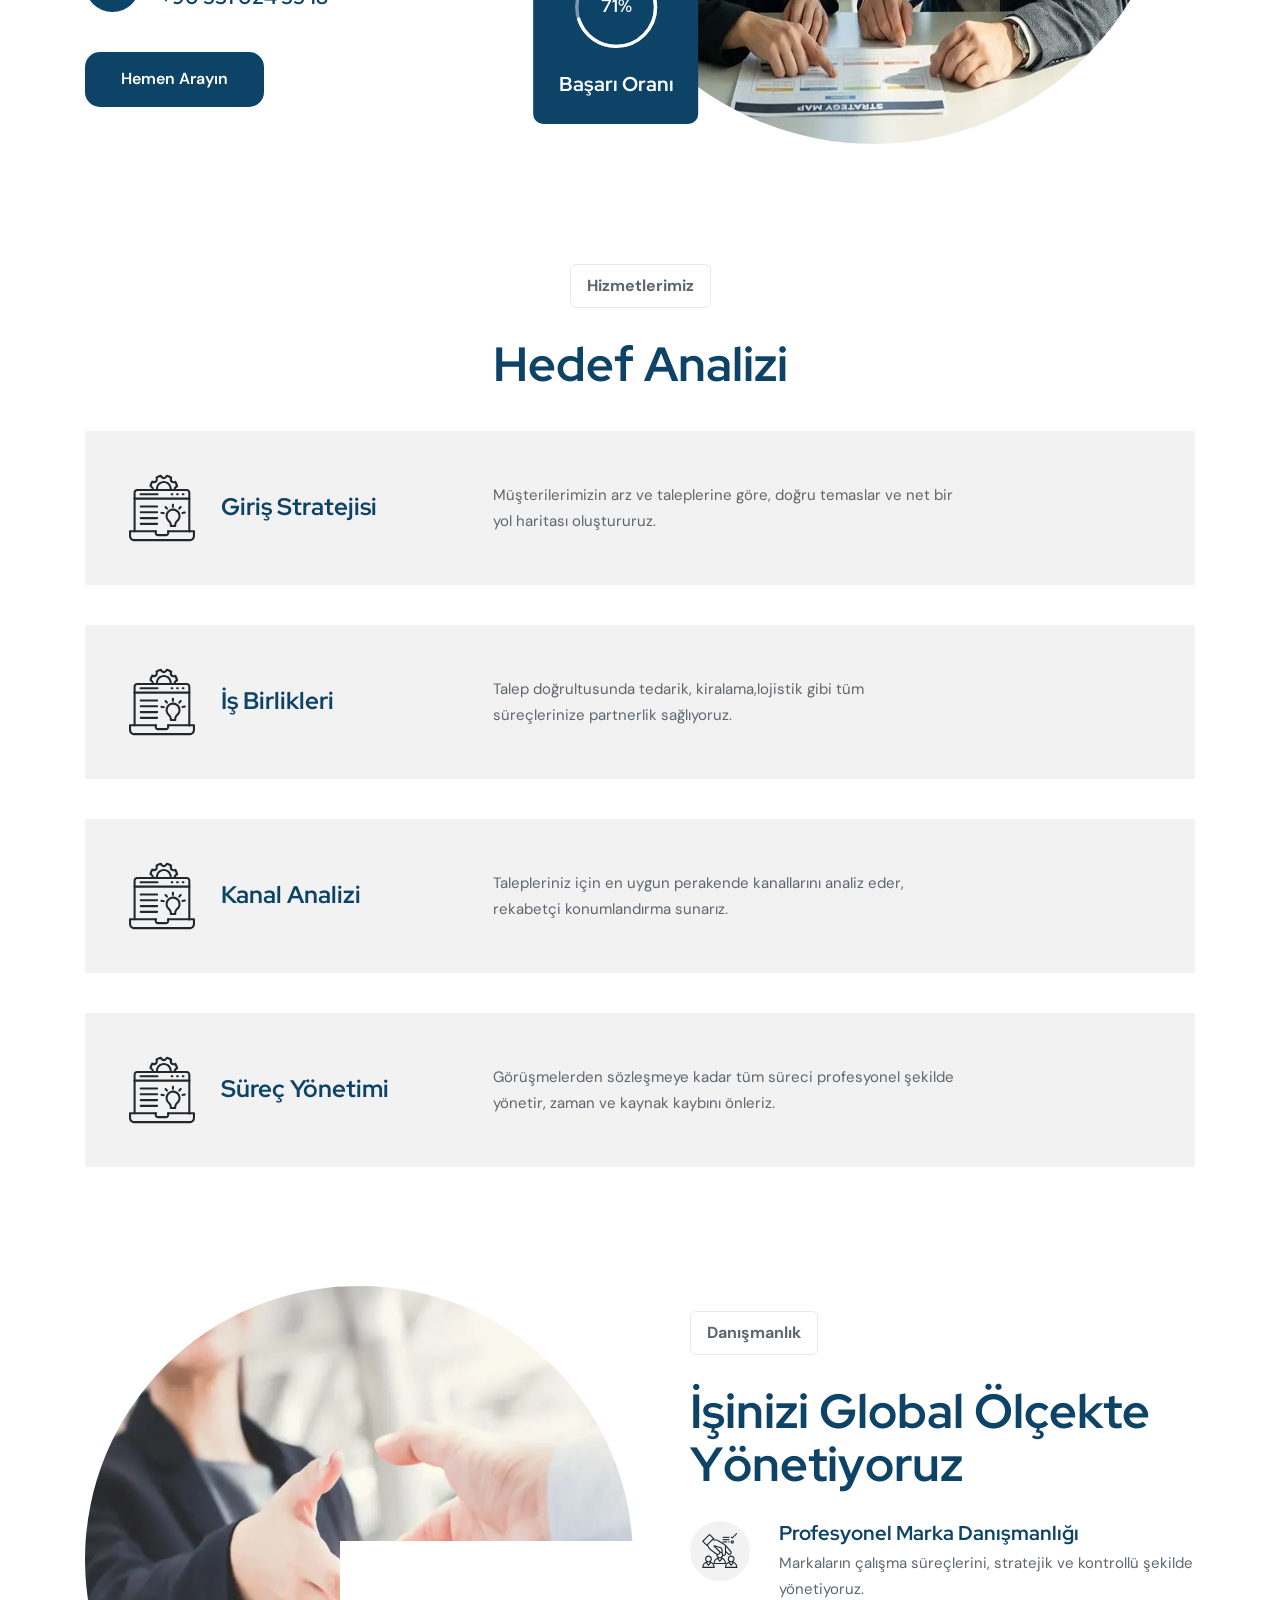
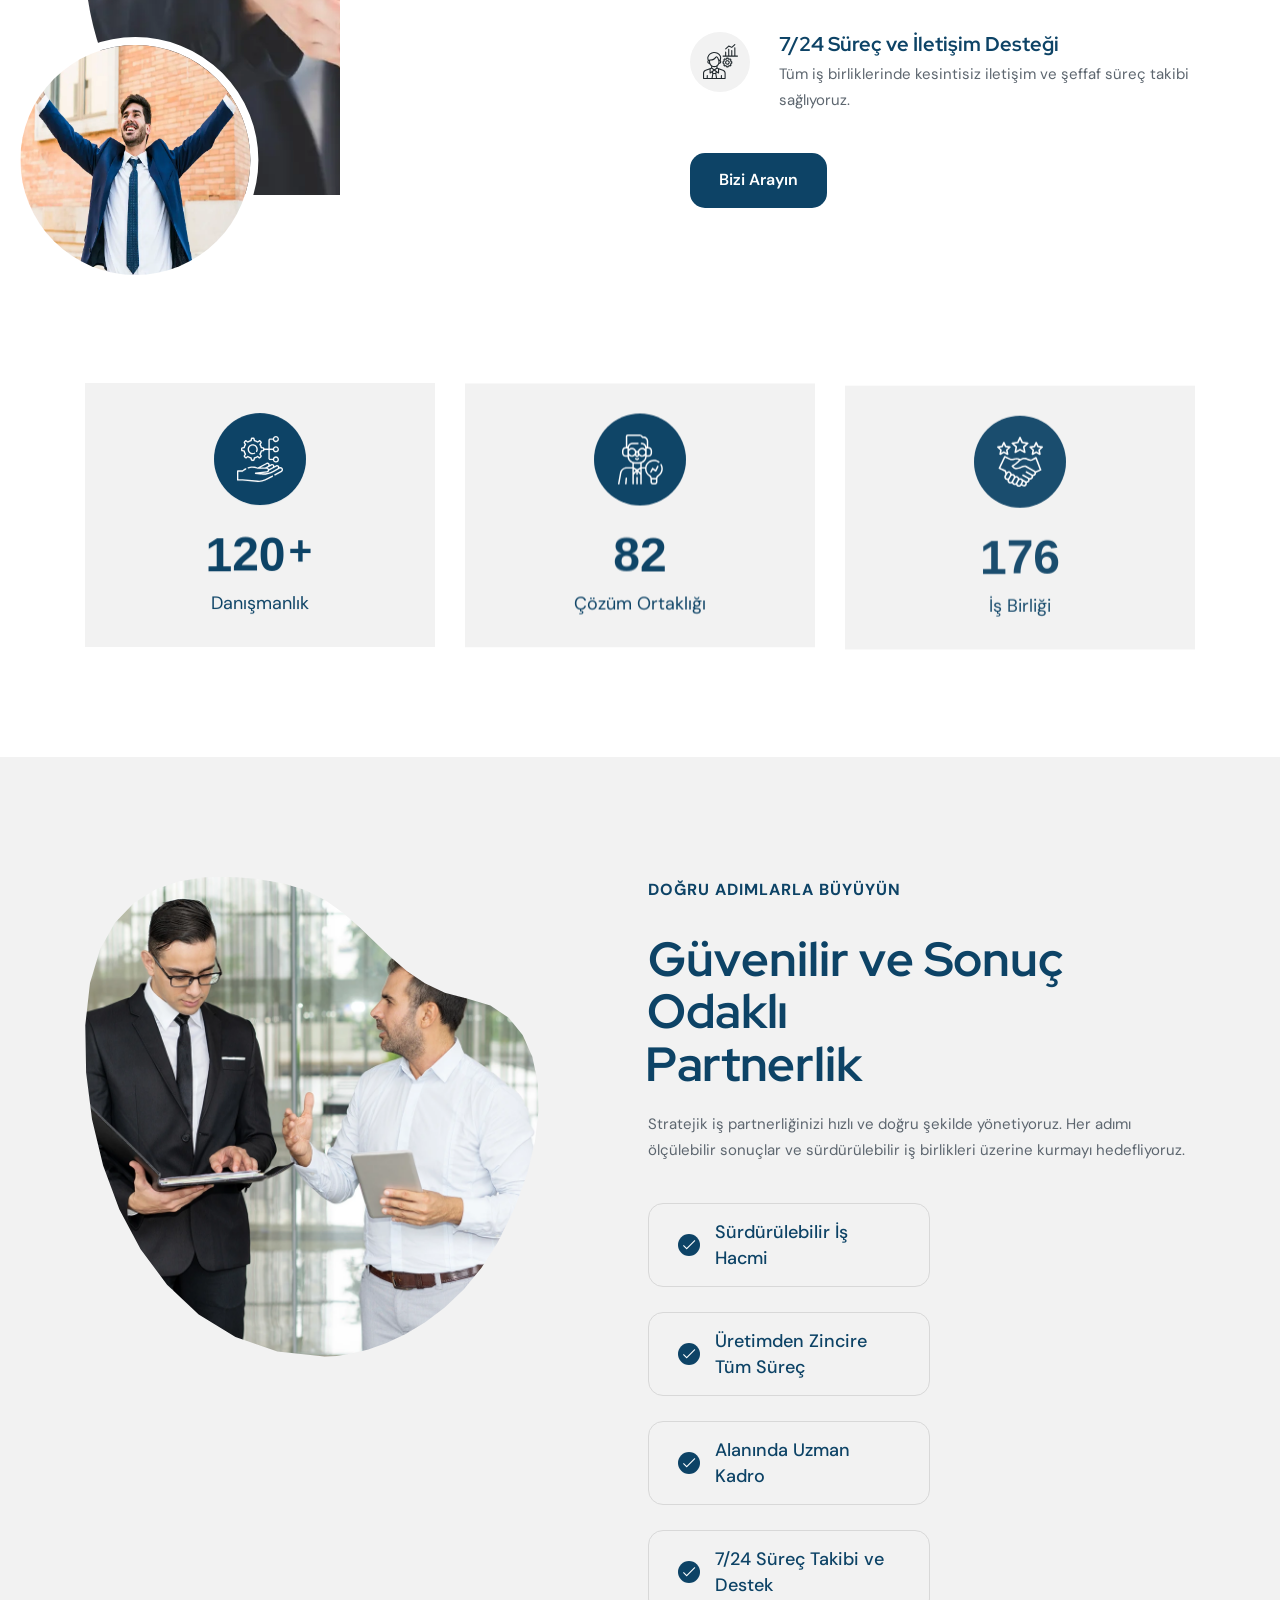
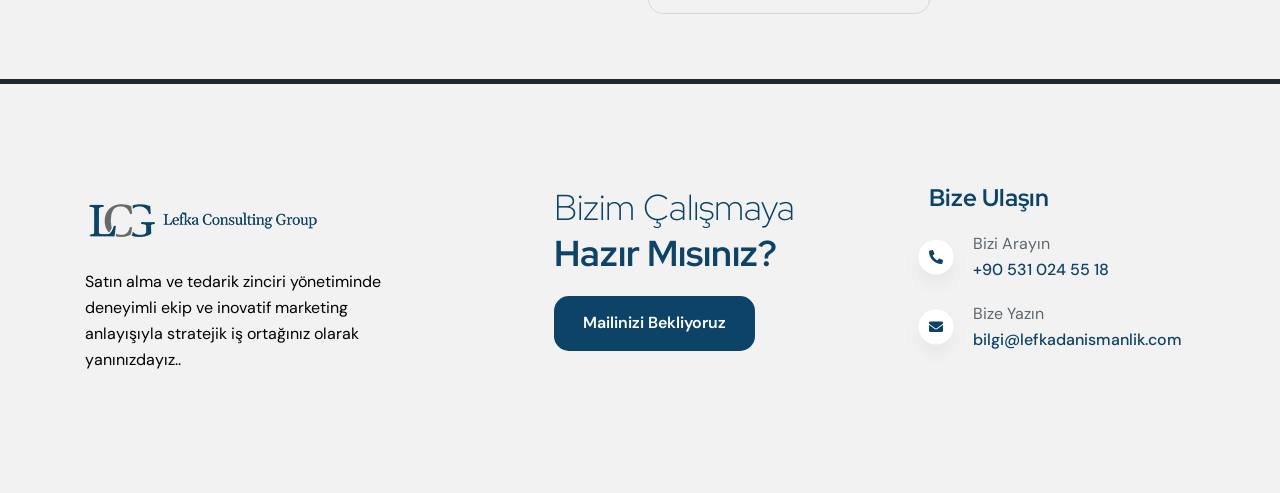
==== commit 657c10d6: "fix-3" ====
--- a/index.html
+++ b/index.html
@@ -55,13 +55,13 @@
                             <div class="thumbnail">
                                 <div class="d-block d-lg-none">
                                     <a href="/">
-                                    <img src="assets/images/logo/mobile.png" alt="lefka-logo" />
-                                </a>
+                                        <img src="assets/images/logo/mobile.png" alt="lefka-logo" />
+                                    </a>
                                 </div>
                                 <div class="d-none d-lg-block">
                                     <a href="/">
-                                    <img src="assets/images/logo/desktop.png" alt="lefka-logo" />
-                                </a>
+                                        <img src="assets/images/logo/desktop.png" alt="lefka-logo" />
+                                    </a>
                                 </div>
                             </div>
                             <div class="main-header">
@@ -108,12 +108,9 @@
             <div class="row">
                 <div class="col-lg-12">
                     <div class="banner-one-inner text-start">
-                        <Image
-                         src="./assets/images/banner/hero2.webp"
-                         alt=""
-                        />
+                        <Image src="./assets/images/banner/hero2.webp" alt="" />
                         <h1 class="title rts-text-anime-style-1">
-                             <span>Markanızın Yanında!</span>
+                            <span>Markanızın Yanında!</span>
                         </h1>
                         <div class="banner-color-black">Satın alma ve tedarik zinciri yönetiminde deneyimli ekip ve
                         </div>
@@ -436,21 +433,22 @@
                 <div class="row">
                     <!-- single wized -->
                     <div class="order-1 order-lg-1 col-xl-4 col-lg-6 col-md-6 col-sm-12 col-12 mt_sm--30 mt_md--30">
-                        <div class="d-block d-lg-none">
-                                    <a href="/">
-                                    <img src="assets/images/logo/mobile.png" alt="lefka-logo" />
-                                </a>
-                                </div>
-                                <div class="d-none d-lg-block">
-                                    <a href="/">
-                                    <img src="assets/images/logo/desktop.png" alt="lefka-logo" />
-                                </a>
-                                </div>
-                        <div class="banner-color-black mb--20 pr--20">Satın alma ve tedarik zinciri yönetiminde deneyimli ekip
+                        <div class="d-block d-lg-none mb--10">
+                            <a href="/">
+                                <img src="assets/images/logo/mobile.png" alt="lefka-logo" />
+                            </a>
+                        </div>
+                        <div class="d-none d-lg-block mb--10">
+                            <a href="/">
+                                <img src="assets/images/logo/desktop.png" alt="lefka-logo" />
+                            </a>
+                        </div>
+                        <div class="banner-color-black mb--20 pr--20">Satın alma ve tedarik zinciri yönetiminde
+                            deneyimli ekip
                             ve
                             inovatif marketing anlayışıyla stratejik iş ortağınız olarak yanınızdayız..</div>
                     </div>
-                    
+
                     <div class="order-2 order-lg-2 col-xl-4 offset-xl-1 col-lg-6 col-md-6 col-sm-12 col-12">
                         <div class="footer-two-single-wized left">
                             <h3 class="title animated fadeIn">
@@ -529,16 +527,16 @@
             </button>
             <!-- inner menu area desktop start -->
             <div class="rts-sidebar-menu-desktop">
-                <div class="d-block d-lg-none">
-                                    <a href="/">
-                                    <img src="assets/images/logo/mobile.png" alt="lefka-logo" />
-                                </a>
-                                </div>
-                                <div class="d-none d-lg-block">
-                                    <a href="/">
-                                    <img src="assets/images/logo/desktop.png" alt="lefka-logo" />
-                                </a>
-                                </div>
+                <div class="d-block d-lg-none mt--20">
+                    <a href="/">
+                        <img src="assets/images/logo/mobile.png" alt="lefka-logo" />
+                    </a>
+                </div>
+                <div class="d-none d-lg-block mt--10">
+                    <a href="/">
+                        <img src="assets/images/logo/desktop.png" alt="lefka-logo" />
+                    </a>
+                </div>
                 <div class="body">
                     <p class="disc">
                         Markanızın pazar araştırması ve analizlerini yapıyor, doğru stratejiyle tedarikten nihai
--- a/assets/css/style.css
+++ b/assets/css/style.css
@@ -5638,7 +5638,7 @@
 }
 @media only screen and (max-width: 575px) {
   .header-main-one-wrapper .thumbnail a img {
-    max-width: 130px;
+    max-width: 188px;
   }
 }
 .header-main-one-wrapper .main-header {
@@ -8332,7 +8332,6 @@
   .banner-style-one {
     height: auto;
     background-position: 18%, 45%;
-    background: #9095cd;
   }
   .banner-style-one::after {
     content: "";
@@ -8367,7 +8366,7 @@
 }
 @media only screen and (max-width: 575px) {
   .banner-style-one .banner-one-inner {
-    padding: 40px 5px 46px 5px;
+    padding: 40px 5px 26px 5px;
   }
 }
 .banner-style-one .banner-one-inner .pre-title {
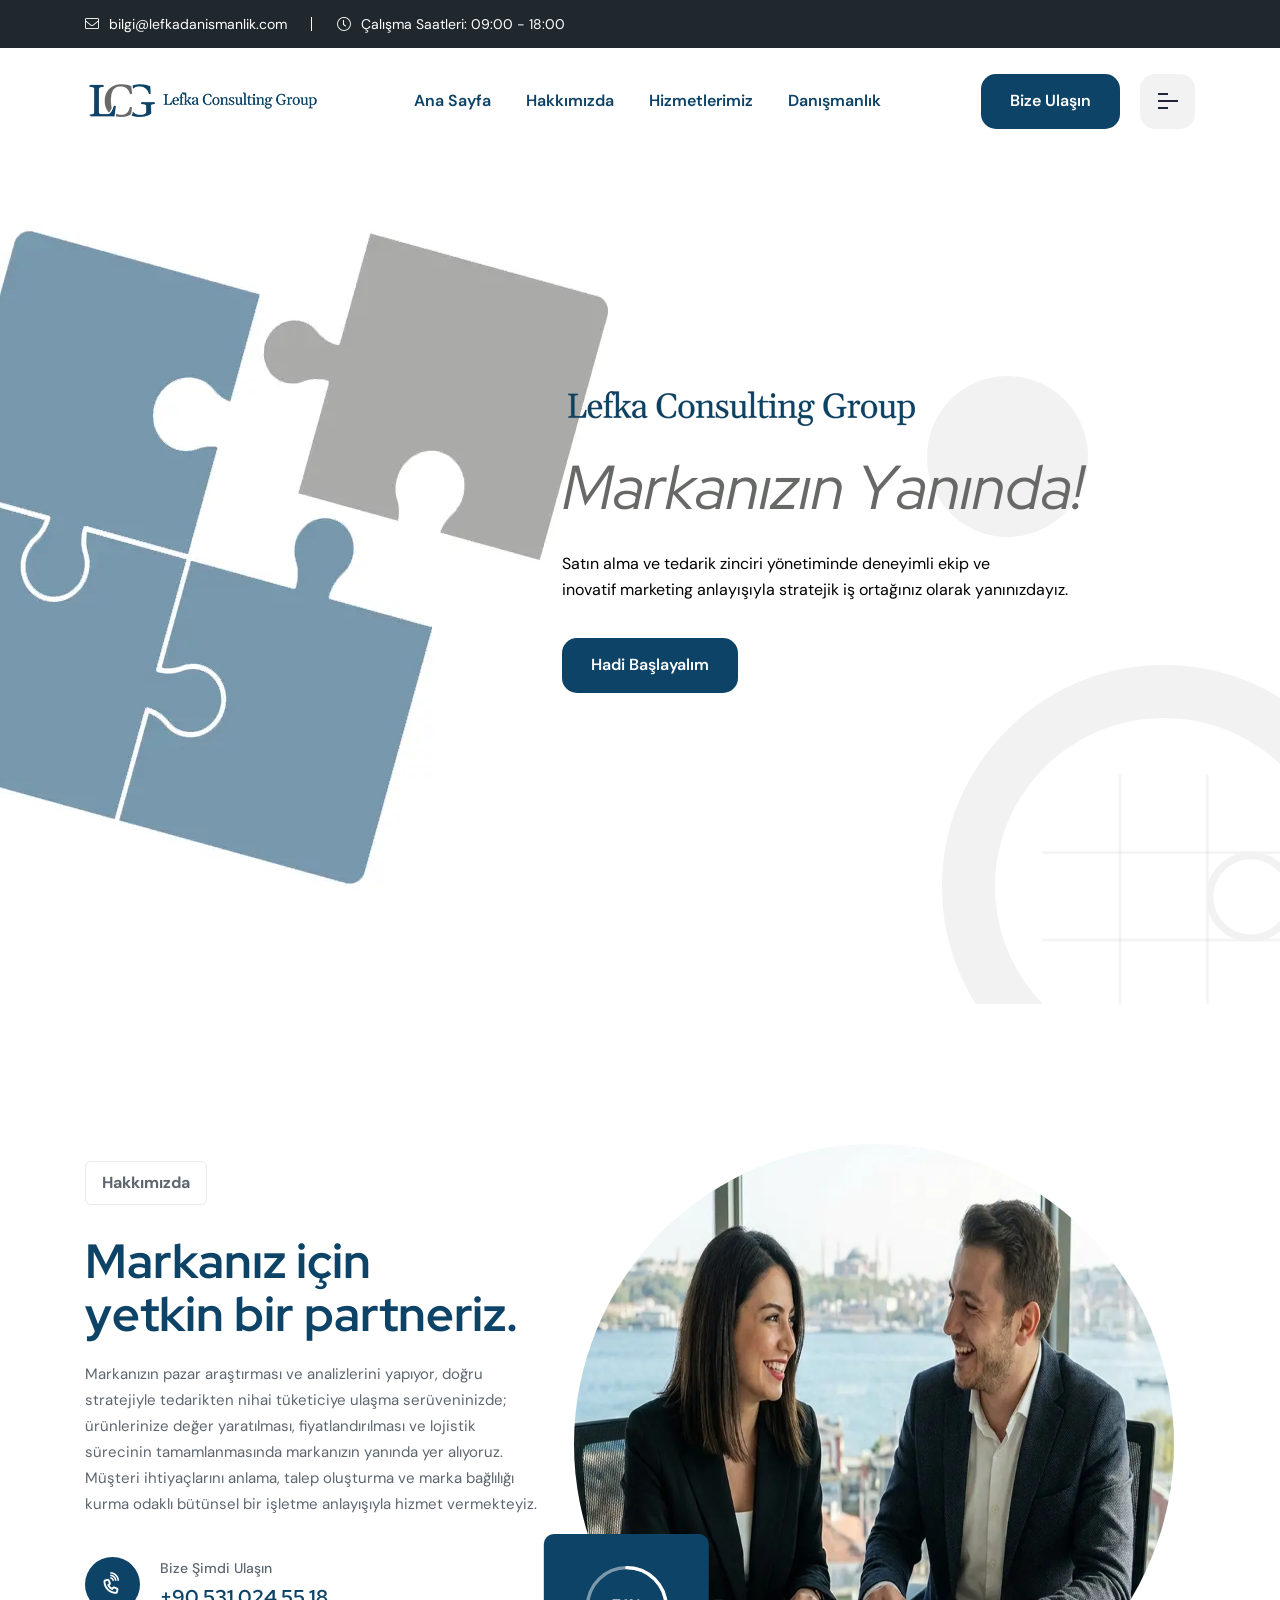
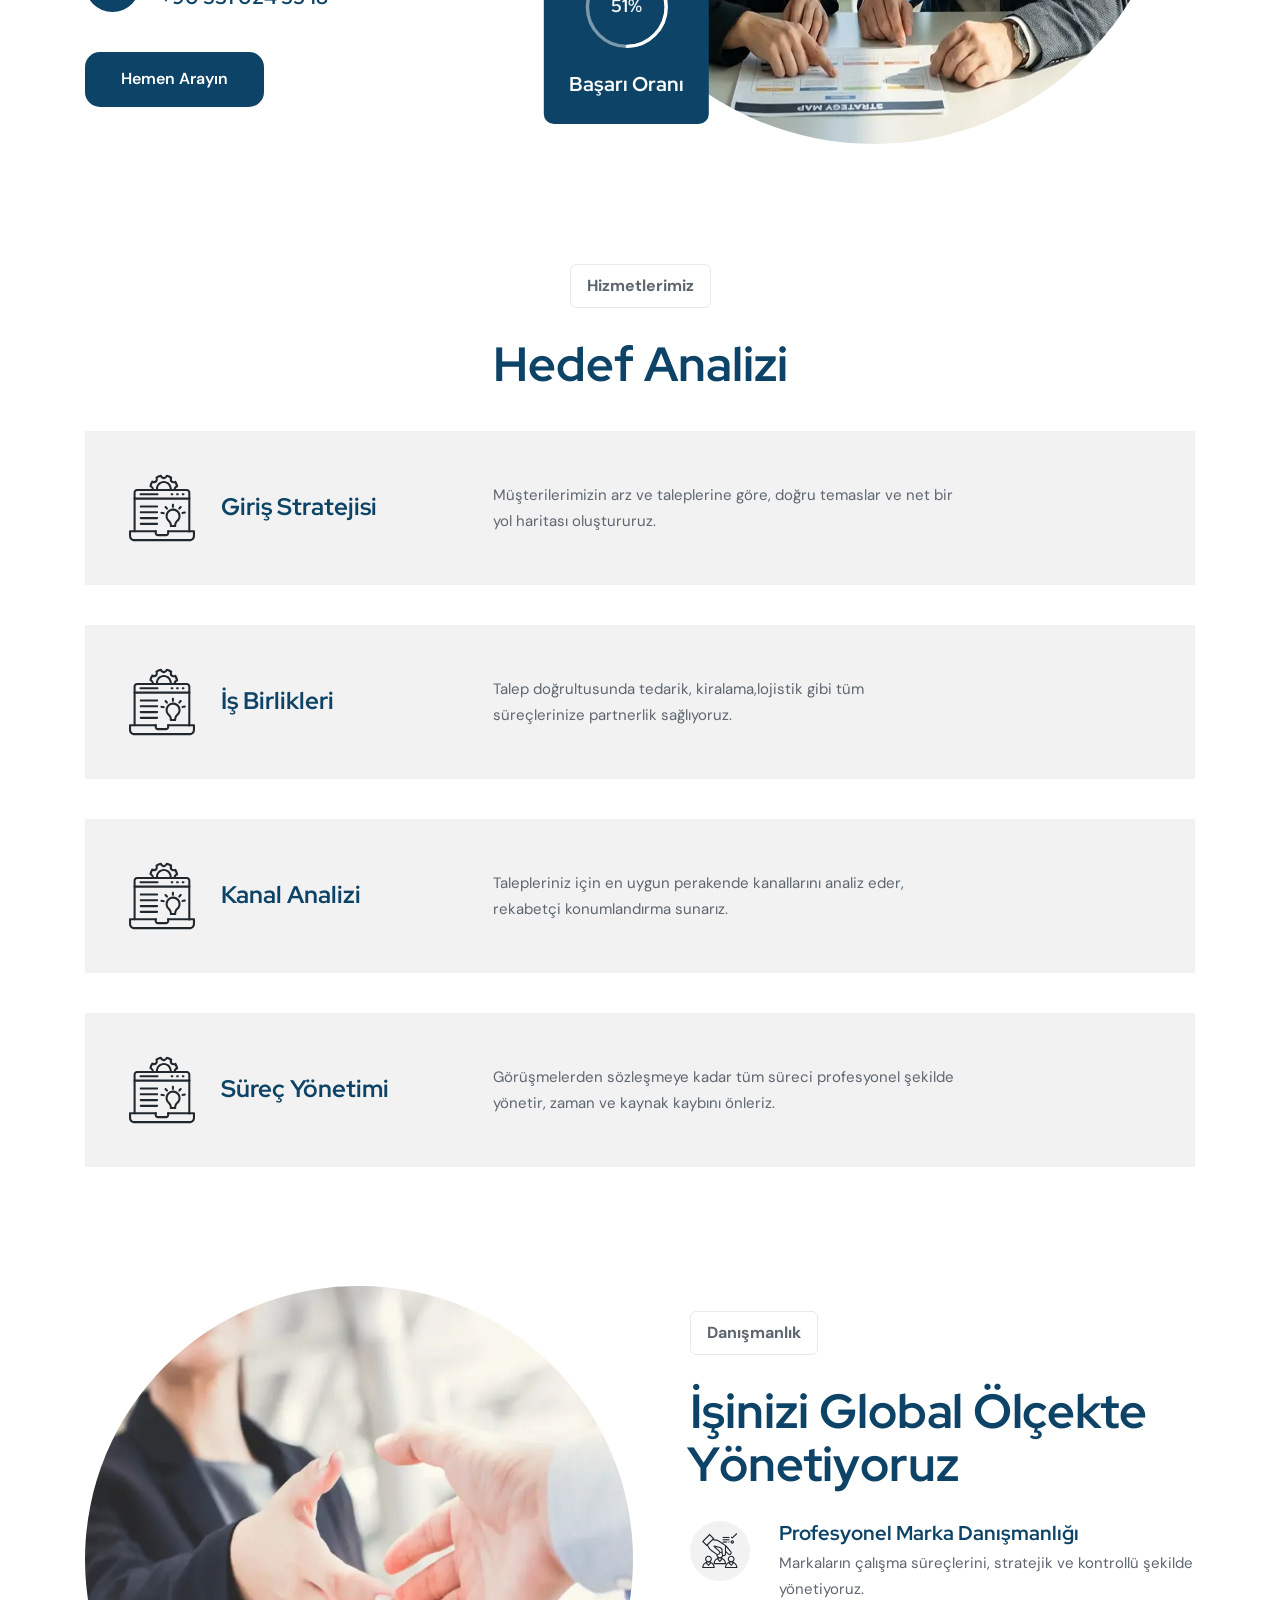
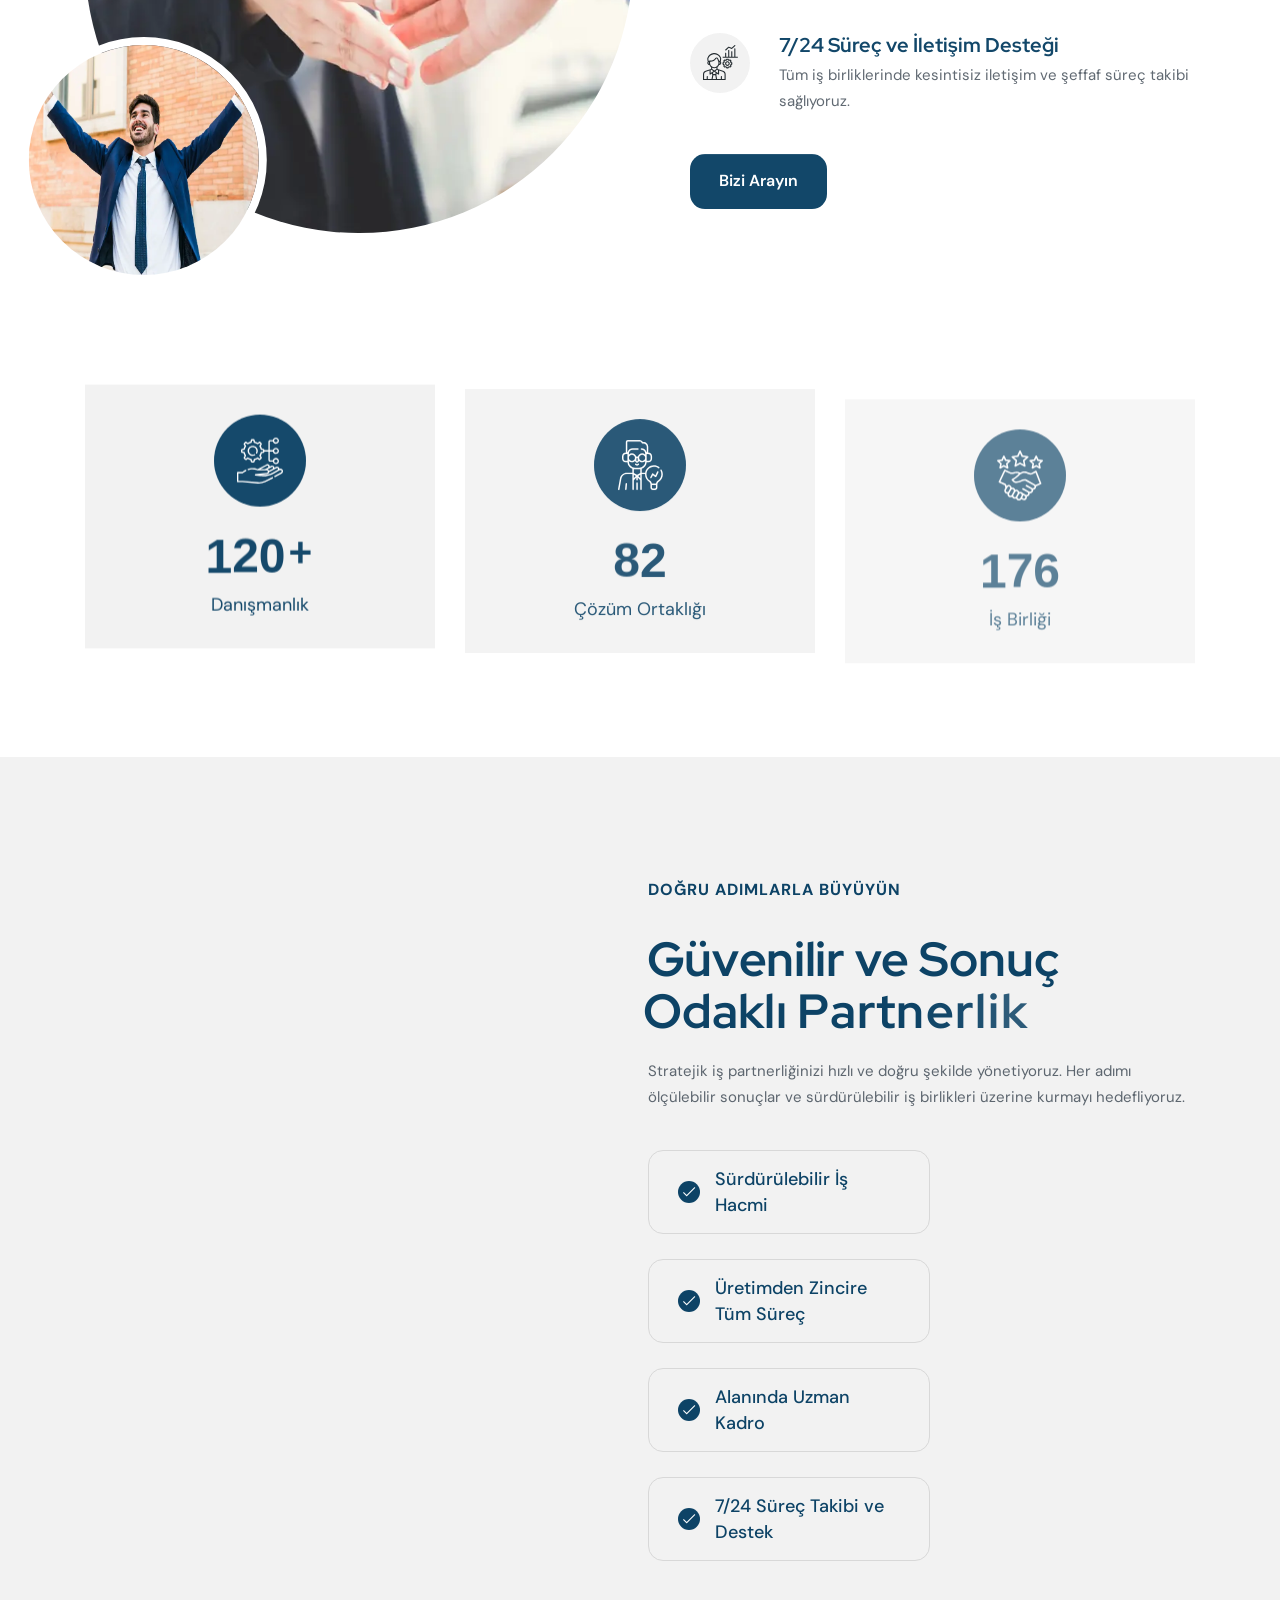
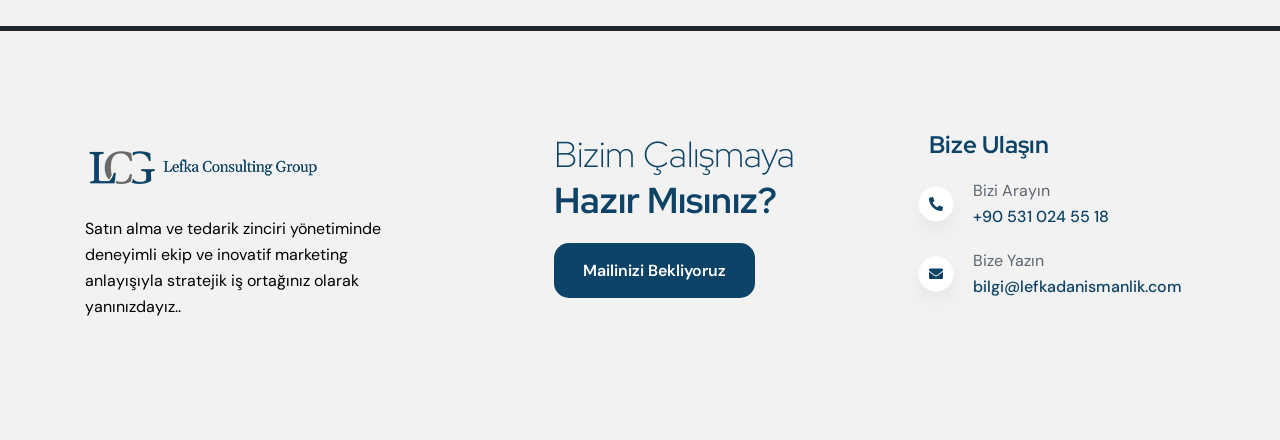
==== commit d162a709: "fix-mobile-logo" ====
--- a/index.html
+++ b/index.html
@@ -55,7 +55,7 @@
                             <div class="thumbnail">
                                 <div class="d-block d-lg-none">
                                     <a href="/">
-                                        <img src="assets/images/logo/mobile.png" alt="lefka-logo" />
+                                        <img class="mobile-logo" src="assets/images/logo/mobile.png" alt="lefka-mobile-logo" />
                                     </a>
                                 </div>
                                 <div class="d-none d-lg-block">
@@ -435,7 +435,7 @@
                     <div class="order-1 order-lg-1 col-xl-4 col-lg-6 col-md-6 col-sm-12 col-12 mt_sm--30 mt_md--30">
                         <div class="d-block d-lg-none mb--10">
                             <a href="/">
-                                <img src="assets/images/logo/mobile.png" alt="lefka-logo" />
+                                <img class="mobile-logo" src="assets/images/logo/mobile.png" alt="lefka-mobile-logo" />
                             </a>
                         </div>
                         <div class="d-none d-lg-block mb--10">
@@ -529,7 +529,7 @@
             <div class="rts-sidebar-menu-desktop">
                 <div class="d-block d-lg-none mt--20">
                     <a href="/">
-                        <img src="assets/images/logo/mobile.png" alt="lefka-logo" />
+                        <img class="mobile-logo" src="assets/images/logo/mobile.png" alt="lefka-mobile-logo" />
                     </a>
                 </div>
                 <div class="d-none d-lg-block mt--10">
--- a/assets/css/style.css
+++ b/assets/css/style.css
@@ -35634,3 +35634,7 @@
   flex: 0 0 50%;
   flex-wrap: wrap;
 }
+
+.mobile-logo {
+  max-width: 188px;
+}
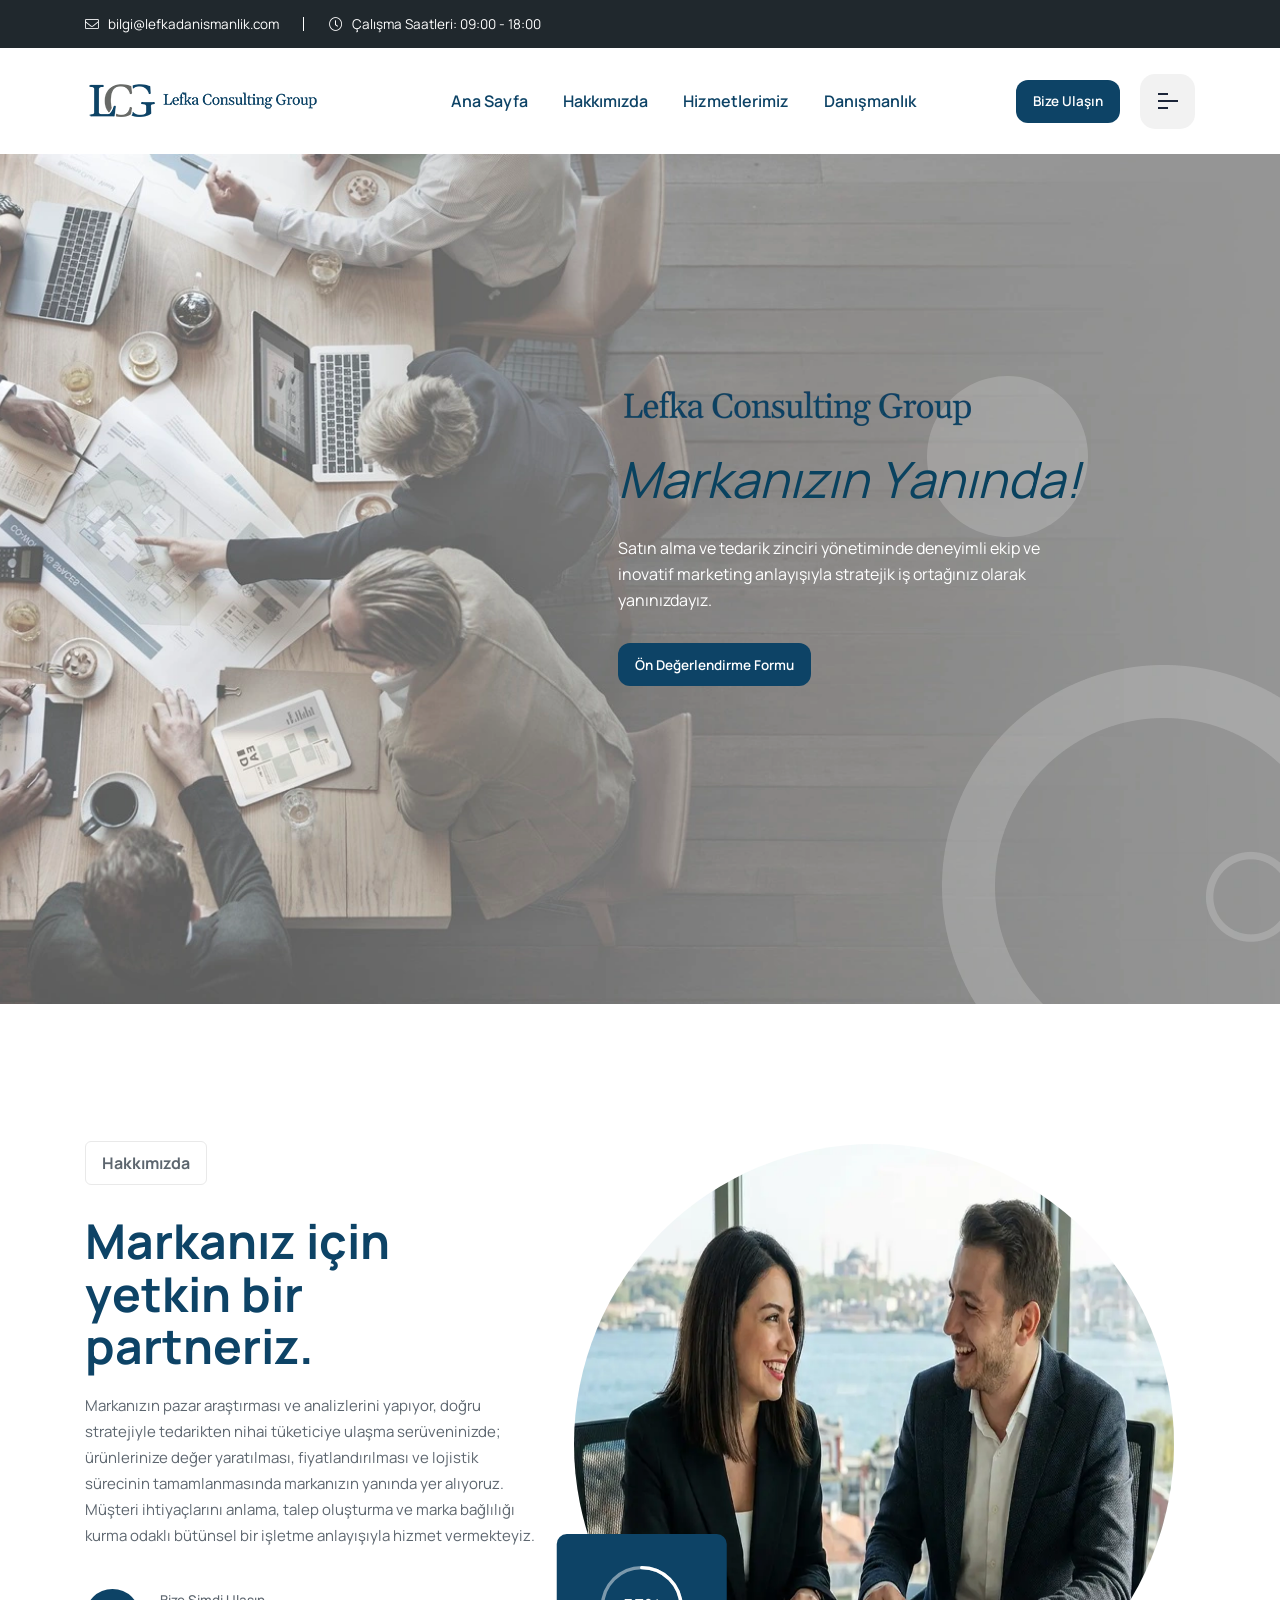
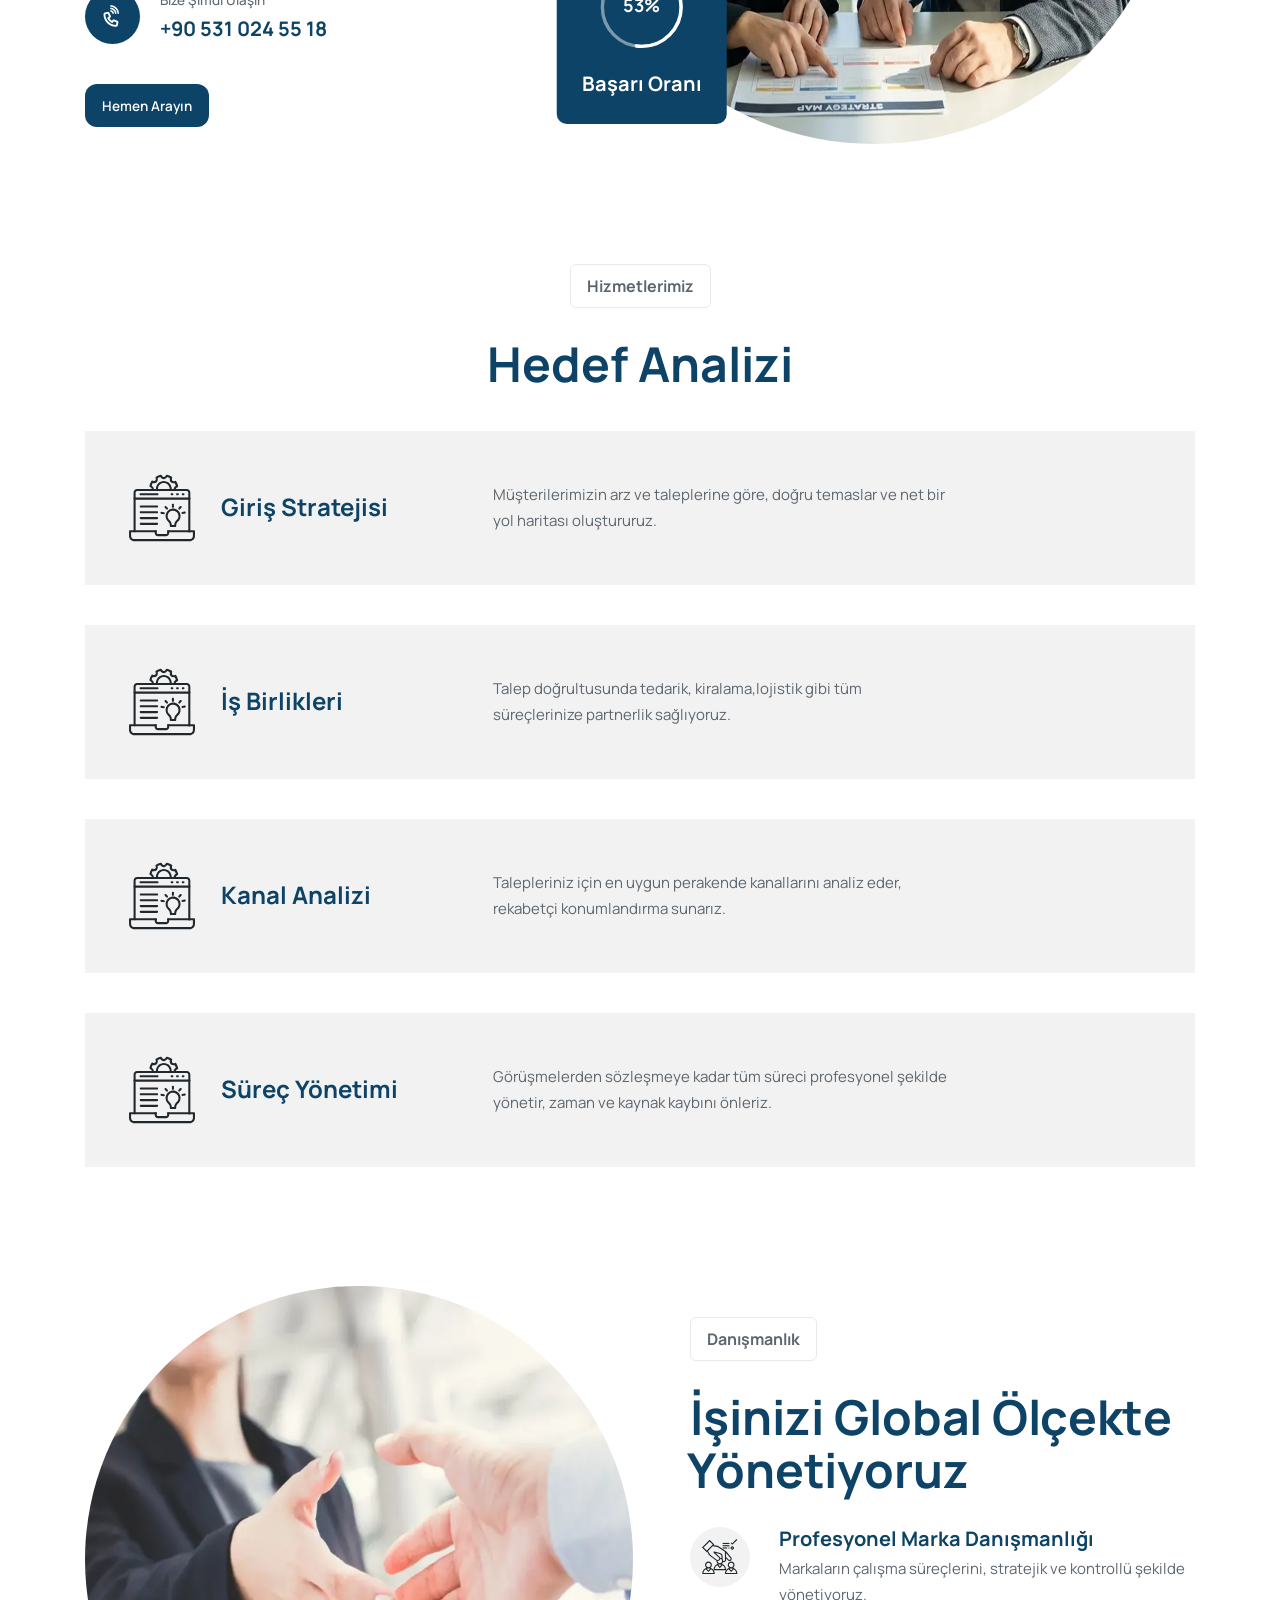
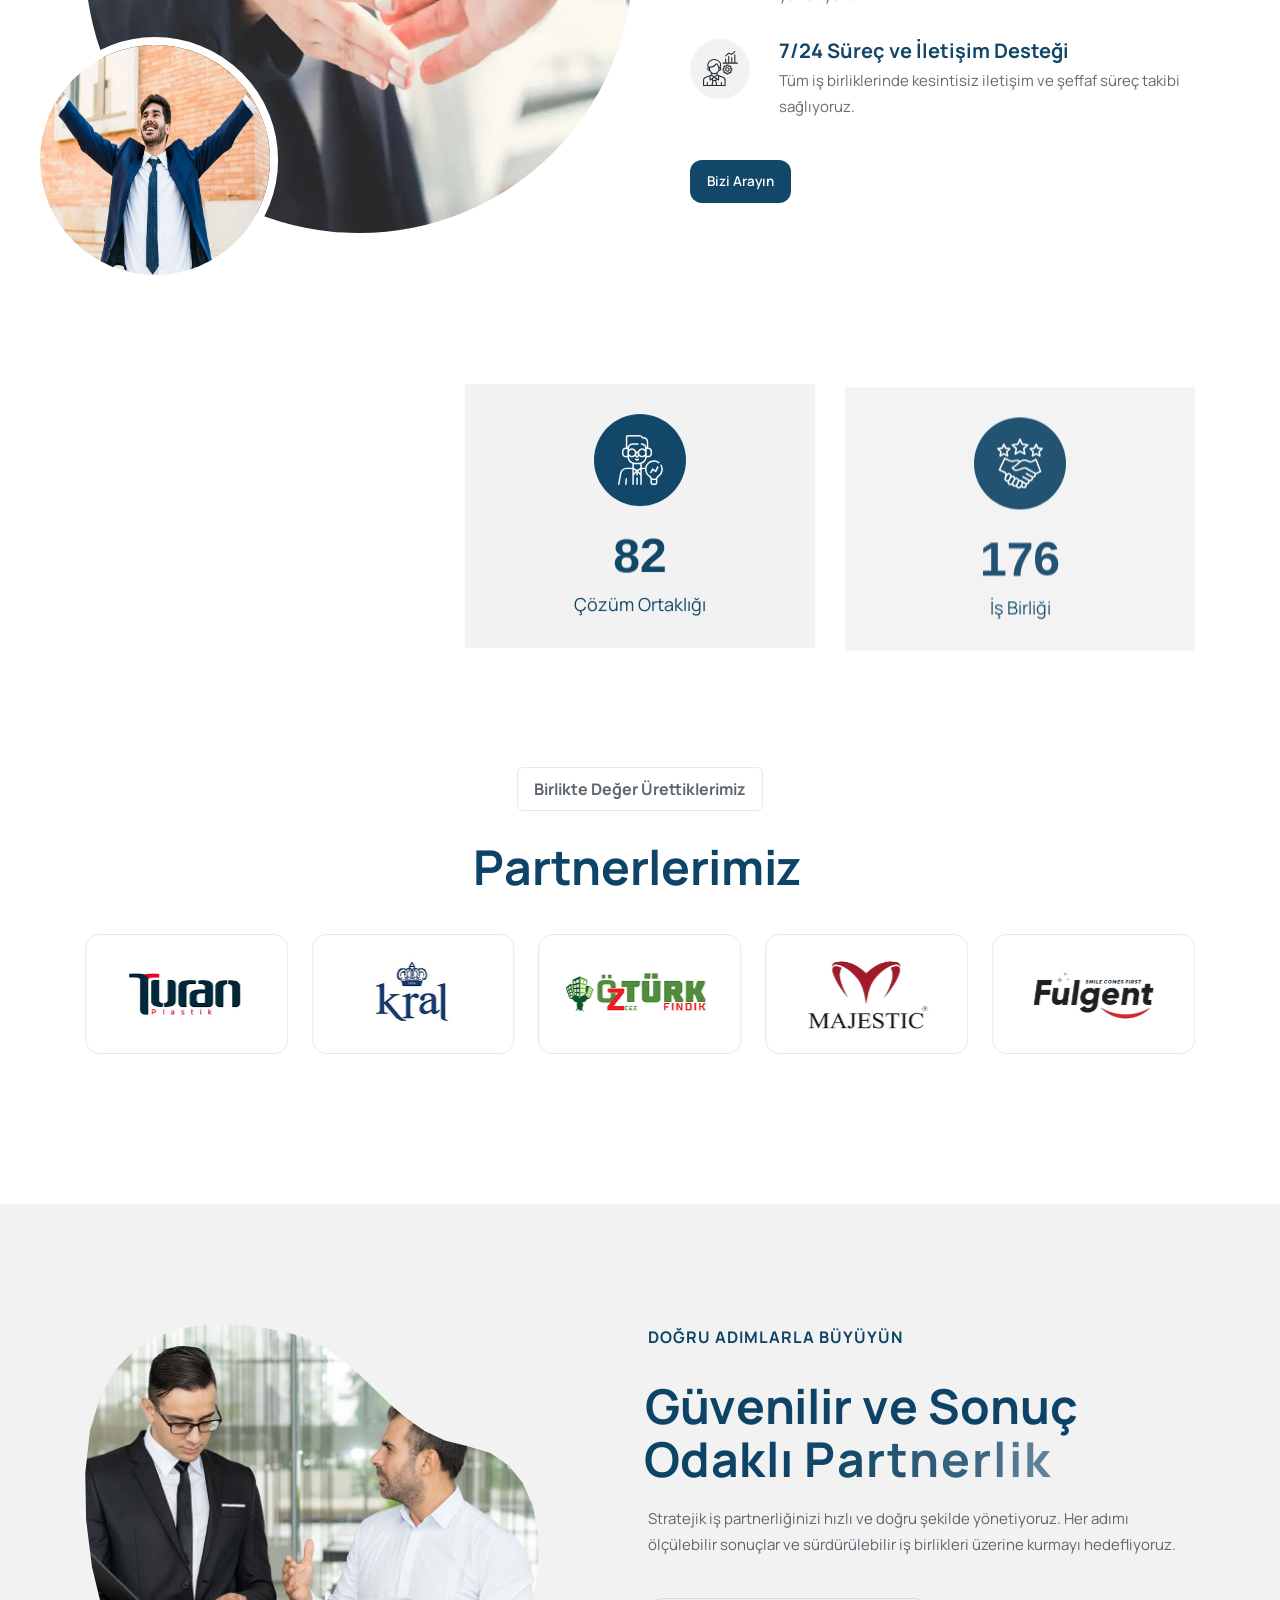
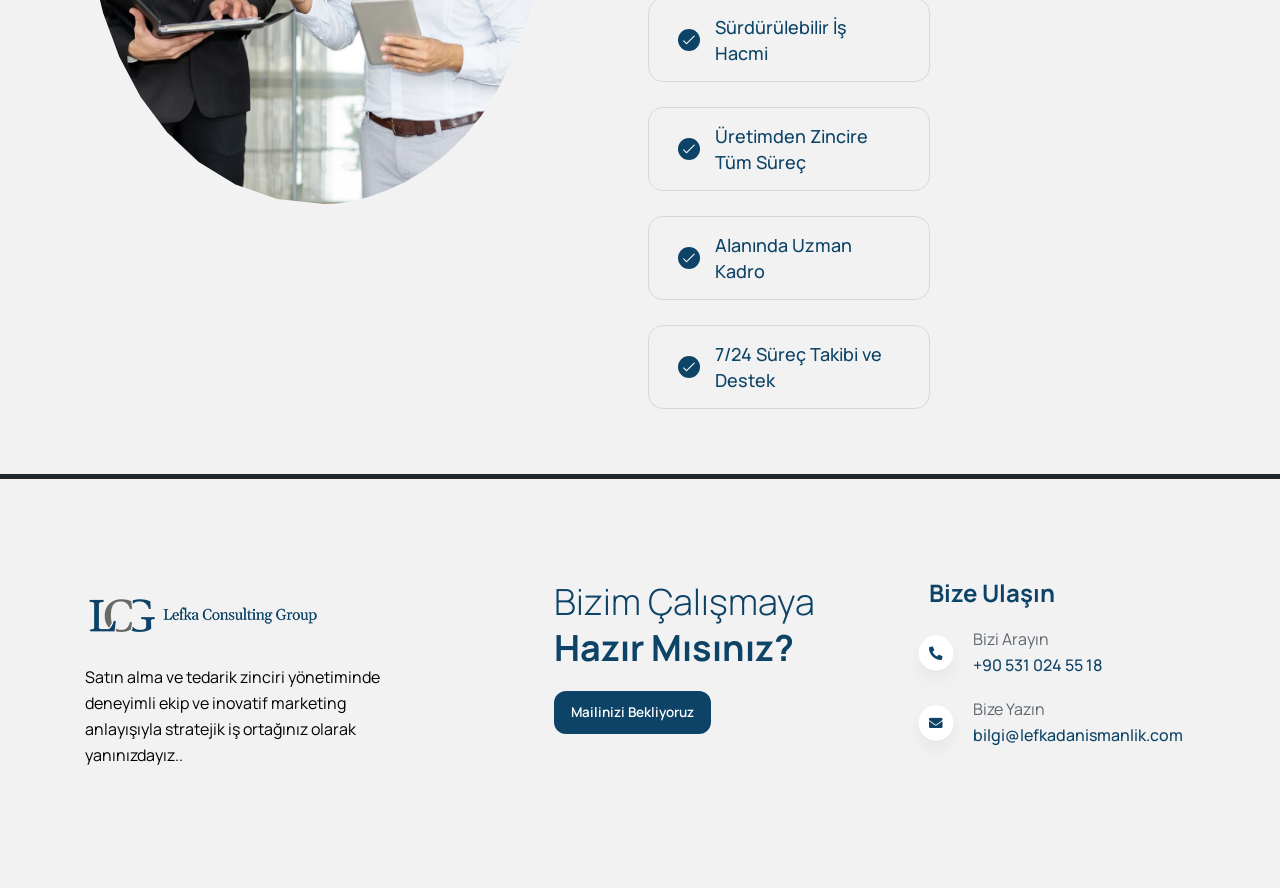
==== commit d96a7ec4: "redesigned and created firm form table page" ====
--- a/index.html
+++ b/index.html
@@ -18,7 +18,7 @@
     <link rel="preconnect" href="https://fonts.googleapis.com/" />
     <link rel="preconnect" href="https://fonts.gstatic.com/" crossorigin />
     <link
-        href="https://fonts.googleapis.com/css2?family=DM+Sans:ital,opsz,wght@0,9..40,100..1000;1,9..40,100..1000&amp;family=Red+Hat+Display:ital,wght@0,300..900;1,300..900&amp;display=swap"
+        href="https://fonts.googleapis.com/css2?family=Manrope:wght@200..800&display=swap"
         rel="stylesheet preload" as="style" />
     <link rel="stylesheet preload" href="assets/css/style.css" as="style" />
 </head>
@@ -55,12 +55,12 @@
                             <div class="thumbnail">
                                 <div class="d-block d-lg-none">
                                     <a href="/">
-                                        <img class="mobile-logo" src="assets/images/logo/mobile.png" alt="lefka-mobile-logo" />
+                                        <img class="mobile-logo" src="assets/images/logo/mobile.png" alt="lefka-mobile-logo" decoding="async" />
                                     </a>
                                 </div>
                                 <div class="d-none d-lg-block">
                                     <a href="/">
-                                        <img src="assets/images/logo/desktop.png" alt="lefka-logo" />
+                                        <img src="assets/images/logo/desktop.png" alt="lefka-logo" decoding="async" />
                                     </a>
                                 </div>
                             </div>
@@ -91,7 +91,7 @@
                                         class="rts-btn btn-primary ml--20 ml_sm--5 header-one-btn quote-btn">Bize
                                         Ulaşın</a>
                                     <button id="menu-btn" aria-label="Menu" class="menu-btn menu ml--20 ml_sm--5">
-                                        <img class="menu-light" src="assets/images/icons/01.svg" alt="Menu-icon" />
+                                        <img class="menu-light" src="assets/images/icons/01.svg" alt="Menu-icon" decoding="async" />
                                     </button>
                                 </div>
                             </div>
@@ -108,24 +108,26 @@
             <div class="row">
                 <div class="col-lg-12">
                     <div class="banner-one-inner text-start">
-                        <Image src="./assets/images/banner/hero2.webp" alt="" />
+                        <div class="d-none d-lg-block">
+                            <img src="./assets/images/banner/hero2.webp" alt="" fetchpriority="high" decoding="async" />
+                        </div>
+                        <div class="hero-text d-block d-lg-none">
+                            Lefka Consulting Group
+                        </div>
                         <h1 class="title rts-text-anime-style-1">
                             <span>Markanızın Yanında!</span>
                         </h1>
-                        <div class="banner-color-black">Satın alma ve tedarik zinciri yönetiminde deneyimli ekip ve
-                        </div>
-                        <div class="banner-color-black bottom">inovatif marketing anlayışıyla stratejik iş ortağınız
+                        <div class="banner-color-def mb--30">Satın alma ve tedarik zinciri yönetiminde deneyimli ekip ve inovatif marketing anlayışıyla stratejik iş ortağınız
                             olarak yanınızdayız.
                         </div>
-                        <a href="mailto:bilgi@lefkadanismanlik.com" class="rts-btn btn-primary color-h-black">Hadi
-                            Başlayalım</a>
+                        <a href="/" class="rts-btn btn-primary color-h-black">Ön Değerlendirme Formu</a>
                     </div>
                 </div>
             </div>
         </div>
         <div class="shape-iamge-area">
-            <img src="assets/images/banner/shape/04.png" alt="" class="one" />
-            <img src="assets/images/banner/shape/circle.svg" alt="" class="two" />
+            <img src="assets/images/banner/shape/04.png" alt="" class="one" decoding="async" />
+            <img src="assets/images/banner/shape/circle.svg" alt="" class="two" decoding="async" />
         </div>
     </div>
     <!-- rts banner area end -->
@@ -171,7 +173,7 @@
                 <div class="col-lg-7 mobile-fix">
                     <div class="thumbnail-about-and-progress-1">
                         <div class="thumbnail-about-1">
-                            <img src="assets/images/about/01.webp" alt="about" />
+                            <img src="assets/images/about/01.webp" alt="about" loading="lazy" decoding="async" />
                         </div>
                         <div class="progress-circle-main-wrapper">
                             <div class="progress-area-wrapper images-r">
@@ -211,7 +213,7 @@
                         <div class="sticky-statement">
                             <div class="left-side">
                                 <div class="icon">
-                                    <img src="assets/images/service/01.svg" alt="service" />
+                                    <img src="assets/images/service/01.svg" alt="service" loading="lazy" decoding="async" />
                                 </div>
                                 <h5 class="title">Giriş Stratejisi</h5>
                             </div>
@@ -225,7 +227,7 @@
                         <div class="sticky-statement">
                             <div class="left-side">
                                 <div class="icon">
-                                    <img src="assets/images/service/01.svg" alt="service" />
+                                    <img src="assets/images/service/01.svg" alt="service" loading="lazy" decoding="async" />
                                 </div>
                                 <h5 class="title">İş Birlikleri</h5>
                             </div>
@@ -239,7 +241,7 @@
                         <div class="sticky-statement">
                             <div class="left-side">
                                 <div class="icon">
-                                    <img src="assets/images/service/01.svg" alt="service" />
+                                    <img src="assets/images/service/01.svg" alt="service" loading="lazy" decoding="async" />
                                 </div>
                                 <h5 class="title">Kanal Analizi</h5>
                             </div>
@@ -254,7 +256,7 @@
                         <div class="sticky-statement">
                             <div class="left-side">
                                 <div class="icon">
-                                    <img src="assets/images/service/01.svg" alt="service" />
+                                    <img src="assets/images/service/01.svg" alt="service" loading="lazy" decoding="async" />
                                 </div>
                                 <h5 class="title">Süreç Yönetimi</h5>
                             </div>
@@ -279,10 +281,10 @@
                 <div class="col-lg-6">
                     <div class="consultancy-thumbnail-area">
                         <div class="large-image">
-                            <img src="assets/images/service/service-big.webp" alt="big pic" />
+                            <img src="assets/images/service/service-big.webp" alt="big pic" loading="lazy" decoding="async" />
                         </div>
                         <div class="small-iamge images-r">
-                            <img src="assets/images/service/service-small.webp" alt="small pic" />
+                            <img src="assets/images/service/service-small.webp" alt="small pic" loading="lazy" decoding="async" />
                         </div>
                     </div>
                 </div>
@@ -298,7 +300,7 @@
                         <div class="signle-consultancy mb--30" data-animation="fadeInUp" data-delay="0.2"
                             data-duration="1.2">
                             <div class="icon">
-                                <img src="assets/images/about/icons/01.svg" alt="" />
+                                <img src="assets/images/about/icons/01.svg" alt="" loading="lazy" decoding="async" />
                             </div>
                             <div class="information">
                                 <h4 class="title">Profesyonel Marka Danışmanlığı</h4>
@@ -310,7 +312,7 @@
                         </div>
                         <div class="signle-consultancy" data-animation="fadeInUp" data-delay="0.4" data-duration="1.2">
                             <div class="icon">
-                                <img src="assets/images/about/icons/02.svg" alt="" />
+                                <img src="assets/images/about/icons/02.svg" alt="" loading="lazy" decoding="async" />
                             </div>
                             <div class="information">
                                 <h4 class="title">7/24 Süreç ve İletişim Desteği</h4>
@@ -336,7 +338,7 @@
                     <div class="col-lg-4" data-animation="fadeInUp" data-delay="0.2" data-duration="1.2">
                         <div class="signle-fun-facts-one">
                             <div class="icon">
-                                <img src="assets/images/consulting/01.svg" alt="fun-facts" />
+                                <img src="assets/images/consulting/01.svg" alt="fun-facts" loading="lazy" decoding="async" />
                             </div>
                             <h2 class="counter title">
                                 <span class="odometer" data-count="120">00</span>+
@@ -347,7 +349,7 @@
                     <div class="col-lg-4" data-animation="fadeInUp" data-delay="0.4" data-duration="1.2">
                         <div class="signle-fun-facts-one">
                             <div class="icon">
-                                <img src="assets/images/consulting/02.svg" alt="fun-facts" />
+                                <img src="assets/images/consulting/02.svg" alt="fun-facts" loading="lazy" decoding="async" />
                             </div>
                             <h2 class="counter title">
                                 <span class="odometer" data-count="82">00</span>
@@ -358,7 +360,7 @@
                     <div class="col-lg-4" data-animation="fadeInUp" data-delay="0.6" data-duration="1.2">
                         <div class="signle-fun-facts-one">
                             <div class="icon">
-                                <img src="assets/images/consulting/03.svg" alt="fun-facts" />
+                                <img src="assets/images/consulting/03.svg" alt="fun-facts" loading="lazy" decoding="async" />
                             </div>
                             <h2 class="counter title">
                                 <span class="odometer" data-count="176">00</span>
@@ -370,6 +372,20 @@
             </div>
         </div>
         <!-- rts fun facts area end -->
+
+        <!-- partnerlerimiz area start -->
+        <div class="partners-area-main rts-section-gapTop">
+            <div class="container">
+                <div class="title-style-one center">
+                    <span class="pre">Birlikte Değer Ürettiklerimiz</span>
+                    <h2 class="title rts-text-anime-style-1">Partnerlerimiz</h2>
+                </div>
+                <div class="swiper mySwiper-partners mt--40">
+                    <div id="partnersSwiperWrapper" class="swiper-wrapper"></div>
+                </div>
+            </div>
+        </div>
+        <!-- partnerlerimiz area end -->
 
         <!-- business boost area start -->
         <div class="boost-your-business-today mt--70">
@@ -380,7 +396,7 @@
                             <div class="row">
                                 <div class="col-lg-5">
                                     <div class="business-marklting-area-thumb">
-                                        <img src="assets/images/business/business.webp" alt="business_area" />
+                                        <img src="assets/images/business/business.webp" alt="business_area" loading="lazy" decoding="async" />
                                     </div>
                                 </div>
                                 <div class="col-lg-6 offset-lg-1">
@@ -435,12 +451,12 @@
                     <div class="order-1 order-lg-1 col-xl-4 col-lg-6 col-md-6 col-sm-12 col-12 mt_sm--30 mt_md--30">
                         <div class="d-block d-lg-none mb--10">
                             <a href="/">
-                                <img class="mobile-logo" src="assets/images/logo/mobile.png" alt="lefka-mobile-logo" />
+                                <img class="mobile-logo" src="assets/images/logo/mobile.png" alt="lefka-mobile-logo" loading="lazy" decoding="async" />
                             </a>
                         </div>
                         <div class="d-none d-lg-block mb--10">
                             <a href="/">
-                                <img src="assets/images/logo/desktop.png" alt="lefka-logo" />
+                                <img src="assets/images/logo/desktop.png" alt="lefka-logo" loading="lazy" decoding="async" />
                             </a>
                         </div>
                         <div class="banner-color-black mb--20 pr--20">Satın alma ve tedarik zinciri yönetiminde
@@ -529,12 +545,12 @@
             <div class="rts-sidebar-menu-desktop">
                 <div class="d-block d-lg-none mt--20">
                     <a href="/">
-                        <img class="mobile-logo" src="assets/images/logo/mobile.png" alt="lefka-mobile-logo" />
+                        <img class="mobile-logo" src="assets/images/logo/mobile.png" alt="lefka-mobile-logo" loading="lazy" decoding="async" />
                     </a>
                 </div>
                 <div class="d-none d-lg-block mt--10">
                     <a href="/">
-                        <img src="assets/images/logo/desktop.png" alt="lefka-logo" />
+                        <img src="assets/images/logo/desktop.png" alt="lefka-logo" loading="lazy" decoding="async" />
                     </a>
                 </div>
                 <div class="body">
@@ -606,9 +622,11 @@
 
         <script defer src="assets/js/vendor/bootstrap.min.js"></script>
         <script defer src="assets/js/plugins/swiper.js"></script>
-        <script defer src="assets/js/plugins/contact.form.js"></script>
-
+
+        <script defer src="assets/js/partners.js"></script>
         <script defer src="assets/js/main.js"></script>
 </body>
 
-</html>+</html>
+
+
--- a/assets/css/style.css
+++ b/assets/css/style.css
@@ -43,7 +43,7 @@
 
 ==============================================  */
 /* Default  */
-@import url("https://fonts.googleapis.com/css2?family=DM+Sans:ital,opsz,wght@0,9..40,100..1000;1,9..40,100..1000&amp;family=Red+Hat+Display:ital,wght@0,300..900;1,300..900&amp;display=swap");
+@import url("https://fonts.googleapis.com/css2?family=Manrope:wght@200..800&display=swap");
 @import url("https://fonts.googleapis.com/css2?family=Bricolage+Grotesque:opsz,wght@12..96,200..800&amp;display=swap");
 :root {
   --color-primary: #0d4366;
@@ -88,8 +88,8 @@
   --s-extra-bold: 800;
   --s-black: 900;
   --transition: 0.3s;
-  --font-primary: "Red Hat Display", serif;
-  --font-secondary: "DM Sans", serif;
+  --font-primary: "Manrope", sans-serif;
+  --font-secondary: "Manrope", sans-serif;
   --font-3: "fontawesome";
   --font-4: "Bricolage Grotesque", sans-serif;
   --font-size-b1: 16px;
@@ -124,7 +124,7 @@
   line-height: var(--line-height-b1);
   -webkit-font-smoothing: antialiased;
   -moz-osx-font-smoothing: grayscale;
-  font-family: "DM Sans", serif;
+  font-family: "Manrope", sans-serif;
   color: var(--color-body);
   font-weight: var(--p-regular);
   position: relative;
@@ -196,7 +196,7 @@
 .h5,
 .h6 {
   word-break: break-word;
-  font-family: "Red Hat Display", serif;
+  font-family: "Manrope", sans-serif;
   line-height: 1.4074;
   color: var(--color-heading-1);
 }
@@ -435,7 +435,7 @@
 }
 
 var {
-  font-family: "Red Hat Display", serif;
+  font-family: "Manrope", sans-serif;
 }
 
 /*---------------------------
@@ -613,7 +613,7 @@
 @media only screen and (max-width: 767px) {
   h3 {
     font-size: 30px;
-    line-height: 45px;
+    line-height: 43px;
   }
 }
 @media only screen and (max-width: 575px) {
@@ -1264,7 +1264,7 @@
 input[type="checkbox"] ~ label,
 input[type="radio"] ~ label {
   position: relative;
-  font-size: 14px;
+  font-size: 13.5px;
   color: var(--color-body);
   font-weight: 400;
   padding-left: 5px;
@@ -1295,7 +1295,7 @@
 }
 .form-group label {
   margin-bottom: 6px;
-  font-size: 14px;
+  font-size: 13.5px;
   line-height: 22px;
   font-weight: 500;
 }
@@ -5545,7 +5545,7 @@
   display: block;
   color: #fff;
   margin-right: 50px;
-  font-size: 14px;
+  font-size: 13.5px;
   position: relative;
   transition: var(--transition);
 }
@@ -5567,7 +5567,7 @@
 }
 .header-top-area-wrapper .header-top-one-wrapper .left .working-time p {
   color: #fff;
-  font-size: 14px;
+  font-size: 13.5px;
 }
 .header-top-area-wrapper .header-top-one-wrapper .right {
   display: flex;
@@ -5584,7 +5584,7 @@
   margin-right: 20px;
 }
 .header-top-area-wrapper .header-top-one-wrapper .right .top-nav li a {
-  font-size: 14px;
+  font-size: 13.5px;
   transition: var(--transition);
   position: relative;
   padding: 11px 0;
@@ -5676,7 +5676,7 @@
 }
 @media screen and (max-width: 475px) {
   #menu-btn {
-    height: 45px;
+    height: 43px;
     min-width: 45px;
     border-radius: 8px;
   }
@@ -5830,7 +5830,7 @@
   max-width: 1560px;
   margin: 0 auto;
   display: flex;
-  height: 45px;
+  height: 43px;
   display: flex;
   align-items: center;
   width: 98%;
@@ -6011,7 +6011,7 @@
 }
 .header-two .main-header .content .header-right .call-area .number-area span {
   color: #5d666f;
-  font-size: 14px;
+  font-size: 13.5px;
 }
 .header-two
   .main-header
@@ -6037,7 +6037,7 @@
   .header-two .main-header .content .header-right a.rts-btn {
     margin-left: 0;
     padding: 12px 15px;
-    font-size: 14px;
+    font-size: 13.5px;
     display: none;
   }
 }
@@ -6240,7 +6240,7 @@
 @media only screen and (max-width: 479px) {
   .header-five .main-header-three .right .rts-btn {
     padding: 11px;
-    font-size: 14px;
+    font-size: 13.5px;
   }
 }
 @media only screen and (max-width: 479px) {
@@ -6476,7 +6476,7 @@
   color: #0d4366;
   font-family: "Font Awesome 6 Pro";
   font-weight: 300;
-  font-size: 14px;
+  font-size: 13.5px;
 }
 
 .has-dropdown.mega-menu > a::after {
@@ -6489,7 +6489,7 @@
   color: #0d4366;
   font-family: "Font Awesome 6 Pro";
   font-weight: 300;
-  font-size: 14px;
+  font-size: 13.5px;
 }
 
 .nav-area ul li.main-nav {
@@ -6526,7 +6526,7 @@
   background: var(--color-sky);
   color: #fff;
   line-height: 1;
-  font-size: 14px;
+  font-size: 13.5px;
   transition: 0.3s;
 }
 .mega-menu-item.with-list li a:hover span {
@@ -6620,7 +6620,7 @@
 }
 .social-wrapper-two a::after {
   position: absolute;
-  height: 45px;
+  height: 43px;
   width: 45px;
   border-radius: 50%;
   content: "";
@@ -7044,7 +7044,7 @@
   .social-wrapper-two
   a::after {
   position: absolute;
-  height: 45px;
+  height: 43px;
   width: 45px;
   border-radius: 50%;
   content: "";
@@ -7726,7 +7726,7 @@
   background: #ffffff;
   transition: all 0.3s;
   text-align: left;
-  font-size: 14px;
+  font-size: 13.5px;
   font-weight: 600;
 }
 li.has-dropdown .submenu li a:hover {
@@ -7906,7 +7906,7 @@
 }
 .mega-menu-item li a .info span {
   font-weight: 400;
-  font-size: 14px;
+  font-size: 13.5px;
   line-height: 24px;
   color: #497696;
 }
@@ -8019,7 +8019,7 @@
 }
 .rts-mega-menu.service-mega-menu-style li a .single-service-menu p.details {
   max-width: 100%;
-  font-size: 14px;
+  font-size: 13.5px;
   color: var(--color-body);
 }
 .rts-mega-menu.service-mega-menu-style li:hover a {
@@ -8237,7 +8237,7 @@
   margin-top: -50px;
   position: absolute;
   display: flex;
-  min-height: 45px;
+  min-height: 43px;
   width: 45px;
   align-items: center;
   justify-content: center;
@@ -8332,6 +8332,7 @@
   .banner-style-one {
     height: auto;
     background-position: 18%, 45%;
+    background-image: url(../images/banner/mob-bg.webp);
   }
   .banner-style-one::after {
     content: "";
@@ -8351,7 +8352,7 @@
   }
 }
 .banner-style-one .banner-one-inner {
-  width: 57%;
+  width: 52%;
   margin-left: auto;
   padding: 160px 0 190px 0;
   position: relative;
@@ -8362,11 +8363,18 @@
   .banner-style-one .banner-one-inner {
     margin-left: 0;
     width: 100%;
+    display: flex;
+    align-items: center;
+    justify-content: center;
+    flex-direction: column;
+    > div {
+      text-align: center;
+    }
   }
 }
 @media only screen and (max-width: 575px) {
   .banner-style-one .banner-one-inner {
-    padding: 40px 5px 26px 5px;
+    padding: 20px 5px 50px 5px;
   }
 }
 .banner-style-one .banner-one-inner .pre-title {
@@ -8395,14 +8403,14 @@
 }
 .banner-style-one .banner-one-inner .title span {
   font-style: italic;
-  color: #676966;
+  color: #09425f;
   font-weight: 400;
-  font-size: 62px;
+  font-size: 50px;
   line-height: 1.3;
 }
 @media only screen and (max-width: 575px) {
   .banner-style-one .banner-one-inner .title span {
-    font-size: 36px;
+    font-size: 28px;
     font-weight: 800;
   }
 }
@@ -8422,6 +8430,7 @@
   right: 0;
   bottom: 0;
   z-index: -1;
+  opacity: 0.2;
 }
 .banner-style-one .shape-iamge-area .two {
   position: absolute;
@@ -8429,6 +8438,7 @@
   bottom: 55%;
   z-index: -1;
   animation: jump-2 10s linear infinite;
+  opacity: 0.2;
 }
 
 .rts-banner-area-two {
@@ -11107,6 +11117,18 @@
   box-shadow: none;
 }
 
+/* Lefka: compact button sizing for homepage CTA buttons */
+body.index-one .header-main-one-wrapper .button-area .rts-btn.btn-primary,
+body.index-one .banner-one-inner .rts-btn.btn-primary,
+body.index-one .about-content-left-one .rts-btn.btn-primary,
+body.index-one .consultancy-style-one .button-wrapper .rts-btn.btn-primary,
+body.index-one .footer-two-single-wized .rts-btn.btn-primary {
+  height: 43px;
+  padding: 0 17px;
+  font-size: 13.5px;
+  border-radius: 12px;
+}
+
 .about-content-left-one .call-and-sign-area {
   display: flex;
   align-items: center;
@@ -11139,7 +11161,7 @@
 }
 .about-content-left-one .call-and-sign-area .call-area .information span {
   font-weight: 500;
-  font-size: 14px;
+  font-size: 13.5px;
   line-height: 18px;
   color: #5d666f;
   margin-bottom: 7px;
@@ -11911,7 +11933,7 @@
   .information
   span {
   font-weight: 500;
-  font-size: 14px;
+  font-size: 13.5px;
   line-height: 18px;
   color: #5d666f;
 }
@@ -13552,7 +13574,7 @@
 }
 .rts-single-wized.download .single-download-area .mid span {
   font-weight: 400;
-  font-size: 14px;
+  font-size: 13.5px;
   line-height: 18px;
   color: #ffffff;
 }
@@ -13702,7 +13724,7 @@
 }
 @media only screen and (max-width: 479px) {
   .rts-single-wized .recent-post-single .post-title .title {
-    font-size: 14px;
+    font-size: 13.5px;
     line-height: 26px;
     margin-top: 0;
   }
@@ -13782,7 +13804,7 @@
   margin-right: 10px;
   margin-bottom: 10px;
   color: #0d4366;
-  font-size: 14px;
+  font-size: 13.5px;
   font-weight: 500;
   transition: 0.3s;
 }
@@ -14537,7 +14559,7 @@
 }
 @media only screen and (max-width: 575px) {
   .title-style-five span.pre {
-    font-size: 14px;
+    font-size: 13.5px;
   }
 }
 .title-style-five .title {
@@ -14578,7 +14600,7 @@
 }
 @media only screen and (max-width: 575px) {
   .bg-main .title-style-one .pre {
-    font-size: 14px;
+    font-size: 13.5px;
   }
 }
 .bg-main .title-style-one .title {
@@ -14596,7 +14618,7 @@
 }
 @media only screen and (max-width: 575px) {
   .bg-main .title-style-one.center .pre {
-    font-size: 14px;
+    font-size: 13.5px;
   }
 }
 
@@ -14667,7 +14689,7 @@
 }
 .call-and-sign-area .call-area .information span {
   font-weight: 500;
-  font-size: 14px;
+  font-size: 13.5px;
   line-height: 18px;
   color: #5d666f;
 }
@@ -14693,7 +14715,7 @@
 }
 @media only screen and (max-width: 575px) {
   .bg-black-content .title-style-three-between .pre {
-    font-size: 14px;
+    font-size: 13.5px;
   }
 }
 .bg-black-content .title-style-three-between .title {
@@ -14748,7 +14770,7 @@
 }
 @media only screen and (max-width: 575px) {
   .radious-none-button .title-style-one .pre {
-    font-size: 14px;
+    font-size: 13.5px;
   }
 }
 .radious-none-button .rts-call-to-action-area-two {
@@ -14807,7 +14829,7 @@
 }
 @media only screen and (max-width: 575px) {
   .title-style-10 span.pre {
-    font-size: 14px;
+    font-size: 13.5px;
   }
 }
 .title-style-10 .title {
@@ -15173,7 +15195,7 @@
   display: flex;
   align-items: center;
   justify-content: center;
-  font-size: 14px;
+  font-size: 13.5px;
   font-weight: 600;
   left: -16px;
   z-index: -1;
@@ -15463,7 +15485,7 @@
   color: var(--color-primary);
   transition: 0.3s;
   margin-bottom: 10px;
-  height: 45px;
+  height: 43px;
   width: 45px;
   display: flex;
   align-items: center;
@@ -15957,7 +15979,7 @@
   border-radius: 50%;
   color: #fff;
   margin-right: 15px;
-  font-size: 14px;
+  font-size: 13.5px;
   line-height: 12px;
 }
 .boosting-business-right-area .feature-one-wrapper .single-feature-one p {
@@ -16514,7 +16536,7 @@
   padding: 20px 14px;
 }
 .comparison-table.table-3 thead tr th .rts-btn {
-  font-size: 14px;
+  font-size: 13.5px;
   text-transform: none;
   text-decoration: none;
   line-height: 1;
@@ -16523,7 +16545,7 @@
   margin-top: 15px !important;
 }
 .comparison-table.table-3 tbody tr td {
-  font-size: 14px;
+  font-size: 13.5px;
   font-weight: 500;
 }
 .comparison-table.table-3 tbody tr td:first-child {
@@ -16688,7 +16710,7 @@
   position: absolute;
   right: 10px;
   top: 50%;
-  height: 45px;
+  height: 43px;
   transform: translateY(-50%);
   border-radius: 6px;
 }
@@ -17127,7 +17149,7 @@
   transition: 0.3s;
 }
 .footer-two-single-wized .wized-2-body ul li a i {
-  font-size: 14px;
+  font-size: 13.5px;
   margin-right: 10px;
 }
 .footer-two-single-wized .wized-2-body ul li a:hover {
@@ -17146,7 +17168,7 @@
 .footer-two-single-wized .contact-info-1 .icon i {
   position: relative;
   z-index: 1;
-  font-size: 14px;
+  font-size: 13.5px;
   color: var(--color-primary);
 }
 .footer-two-single-wized .contact-info-1 .icon i::after {
@@ -17330,7 +17352,7 @@
     .opening-time-inner
     .single-opening
     p {
-    font-size: 14px;
+    font-size: 13.5px;
   }
 }
 .footer-two
@@ -17461,7 +17483,7 @@
   p {
   margin-bottom: 0;
   color: #8b8f99;
-  font-size: 14px;
+  font-size: 13.5px;
   margin-top: -6px;
 }
 .footer-two
@@ -17901,7 +17923,7 @@
   .icon
   li
   i {
-  font-size: 14px;
+  font-size: 13.5px;
 }
 .rts-footer-area.footer-three
   .footer-three-single-wized
@@ -18179,7 +18201,7 @@
     .opening-time-inner
     .single-opening
     p {
-    font-size: 14px;
+    font-size: 13.5px;
   }
 }
 .footer-six
@@ -18353,7 +18375,7 @@
   p {
   margin-bottom: 0;
   color: #8b8f99;
-  font-size: 14px;
+  font-size: 13.5px;
   margin-top: -6px;
 }
 .footer-six
@@ -18966,7 +18988,7 @@
   margin-right: 12px;
   color: #0d4366;
   line-height: 12px;
-  font-size: 14px;
+  font-size: 13.5px;
   transition: var(--transition);
   box-shadow: 0px 9px 18px rgba(24, 16, 16, 0.05);
 }
@@ -19215,7 +19237,7 @@
 .blog-single-post-listing.details .rts-quote-area span {
   display: block;
   font-weight: 400;
-  font-size: 14px;
+  font-size: 13.5px;
   color: #5d666f;
 }
 .blog-single-post-listing.details .check-area-details .single-check {
@@ -19255,7 +19277,7 @@
   background: #f6f6f6;
   max-width: max-content;
   margin-left: 10px;
-  font-size: 14px;
+  font-size: 13.5px;
   font-weight: 500;
   border-radius: 5px;
   color: #0d4366;
@@ -19302,7 +19324,7 @@
   margin-left: 23px;
   color: #0d4366;
   transition: 0.3s;
-  font-size: 14px;
+  font-size: 13.5px;
 }
 .blog-single-post-listing.details .details-share button::after {
   position: absolute;
@@ -19463,7 +19485,7 @@
 @media only screen and (max-width: 575px) {
   .blog-single-post-listing .blog-listing-content .user-info .single i {
     margin-right: 2px;
-    font-size: 14px;
+    font-size: 13.5px;
   }
 }
 @media only screen and (max-width: 575px) {
@@ -19598,7 +19620,7 @@
   background: #f6f6f6;
   max-width: max-content;
   margin-left: 10px;
-  font-size: 14px;
+  font-size: 13.5px;
   font-weight: 500;
   border-radius: 5px;
   color: #0d4366;
@@ -19646,7 +19668,7 @@
   margin-left: 23px;
   color: #0d4366;
   transition: 0.3s;
-  font-size: 14px;
+  font-size: 13.5px;
 }
 .details-share button::after {
   position: absolute;
@@ -19788,7 +19810,7 @@
 .rts-quote-area span {
   display: block;
   font-weight: 400;
-  font-size: 14px;
+  font-size: 13.5px;
   color: #5d666f;
 }
 
@@ -20529,13 +20551,13 @@
 }
 .counter-bg .single-counter .counter-details p {
   color: #fff;
-  font-size: 14px;
+  font-size: 13.5px;
   font-weight: 500;
   text-transform: uppercase;
 }
 @media only screen and (min-width: 1200px) and (max-width: 1599px) {
   .counter-bg .single-counter .counter-details p {
-    font-size: 14px;
+    font-size: 13.5px;
   }
 }
 
@@ -22535,7 +22557,7 @@
 }
 @media only screen and (max-width: 575px) {
   .appoinment-area-accountent .form-area-right label {
-    font-size: 14px;
+    font-size: 13.5px;
   }
 }
 .appoinment-area-accountent .form-area-right input {
@@ -22675,7 +22697,7 @@
   color: #fff;
 }
 .testimonials-main-wrapper-two .right-content-testimonials .name-desig p {
-  font-size: 14px;
+  font-size: 13.5px;
   color: #b3b7c1;
 }
 .testimonials-main-wrapper-two .right-content-testimonials .name-desig p b {
@@ -22867,7 +22889,7 @@
   font-size: 20px;
 }
 .single-testimonials-6 .botton-content .avatar-area .inner p {
-  font-size: 14px;
+  font-size: 13.5px;
   color: #6f737b;
   margin: 0;
 }
@@ -23054,7 +23076,7 @@
   .content
   p {
   margin-bottom: 0;
-  font-size: 14px;
+  font-size: 13.5px;
   color: #b3b7c1;
 }
 .testimonails-8-mian-wrapper
@@ -23187,7 +23209,7 @@
 }
 .single-testimoanils-9 .author-area .name {
   color: #6f737b;
-  font-size: 14px;
+  font-size: 13.5px;
   margin-bottom: 5px;
 }
 .single-testimoanils-9 .author-area .name span {
@@ -23523,7 +23545,7 @@
   margin-bottom: 8px;
 }
 .rts-testimonials-author-area .author-active .single-author .content p {
-  font-size: 14px;
+  font-size: 13.5px;
 }
 .rts-testimonials-author-area
   .author-active
@@ -23698,7 +23720,7 @@
   .content
   .author-area
   p {
-  font-size: 14px;
+  font-size: 13.5px;
   color: var(--color-body);
 }
 .rts-testimonial-wrapper
@@ -24021,7 +24043,7 @@
 
 .search-input-area .search-close-icon i::after {
   position: absolute;
-  height: 45px;
+  height: 43px;
   width: 45px;
   content: "";
   border-radius: 5px;
@@ -25051,7 +25073,7 @@
   font-size: 0;
 }
 .cart-page .cart-bar .cart-edit .quantity-edit button i {
-  font-size: 14px;
+  font-size: 13.5px;
   color: #c0c0c0;
 }
 .cart-page .cart-edit .quantity-edit button i {
@@ -25068,7 +25090,7 @@
   border: none;
 }
 .cart-page .cart-bar .cart-edit .quantity-edit button i {
-  font-size: 14px;
+  font-size: 13.5px;
   color: #0d4366;
 }
 .cart-page .cart-bar .cart-edit .quantity-edit button i:hover {
@@ -25096,7 +25118,7 @@
   margin-right: 15px;
 }
 .cart-page .cart-bar .product-detail .product-name {
-  font-size: 14px;
+  font-size: 13.5px;
   font-weight: 400;
   color: var(--color-primary);
 }
@@ -25168,7 +25190,7 @@
   width: 100%;
   padding: 10px 20px;
   border-radius: 7px;
-  font-size: 14px;
+  font-size: 13.5px;
   text-align: center;
   -webkit-transition: all 300ms;
   transition: all 300ms;
@@ -25182,7 +25204,7 @@
   width: 100%;
   padding: 10px 20px;
   border-radius: 7px;
-  font-size: 14px;
+  font-size: 13.5px;
   text-align: center;
   -webkit-transition: all 300ms;
   transition: all 300ms;
@@ -25280,7 +25302,7 @@
 .ms-single-product__content .ms-quantity .input-text,
 .ms-woocommerce-cart-form-wrapper .ms-quantity .input-text {
   padding: 0.5em;
-  height: 45px;
+  height: 43px;
   border: none;
   width: 100%;
   text-align: center;
@@ -25427,7 +25449,7 @@
   border: none;
   background-color: #f7f7f7;
   padding: 0.5em 1em 0.5em 1em;
-  height: 45px;
+  height: 43px;
 }
 @media (max-width: 400px) {
   .ms-single-product__content #coupon_code,
@@ -25504,7 +25526,7 @@
 .ms-single-product__content .ms-cart-totals .ms-proceed-to-checkout a,
 .ms-woocommerce-cart-form-wrapper .ms-cart-totals .ms-proceed-to-checkout a {
   padding: 0.5em 1.2em 0.5em 1.2em;
-  height: 45px;
+  height: 43px;
   color: #ffffff;
   display: flex;
   align-items: center;
@@ -25561,7 +25583,7 @@
   .input-text {
   background-color: #f7f7f7;
   width: 100%;
-  height: 45px;
+  height: 43px;
   padding-left: 1rem;
   padding-right: 1rem;
   border-radius: 0;
@@ -25615,7 +25637,7 @@
   p
   .select2-container
   .select2-selection--single {
-  height: 45px;
+  height: 43px;
   display: flex;
   align-items: center;
   border-radius: 6pt;
@@ -25675,7 +25697,7 @@
   .select2-container--default
   .select2-selection--single
   .select2-selection__arrow {
-  height: 45px;
+  height: 43px;
   right: 8pt;
 }
 .ms-single-product__content
@@ -25690,7 +25712,7 @@
   .shipping-calculator-form
   p
   .button {
-  height: 45px;
+  height: 43px;
   padding: 0 1rem;
   border: none;
   color: #ffffff;
@@ -25741,7 +25763,7 @@
   .woocommerce-billing-fields__field-wrapper
   p.form-row
   label {
-  font-size: 14px;
+  font-size: 13.5px;
   margin-bottom: 4pt;
 }
 .ms-woocommerce-MyAccount-content
@@ -25799,7 +25821,7 @@
   .input-text {
   width: 100%;
   padding: 0.5em 1.2em 0.5em 1.2em;
-  height: 45px;
+  height: 43px;
   border: none;
   border-radius: 0;
   color: #0d4366;
@@ -25912,7 +25934,7 @@
   .select2-container--default
   .select2-selection--single {
   padding: 0.5em 1.2em 0.5em 1.2em;
-  height: 45px;
+  height: 43px;
   position: relative;
   border: solid 1px #e2e2e2;
 }
@@ -26169,7 +26191,7 @@
   border-radius: 6pt;
   background-color: #f7f7f7;
   padding: 0.5em 1.6em 0.5em 1em;
-  height: 45px;
+  height: 43px;
 }
 .checkout_coupon.woocommerce-form-coupon .form-row-first input:focus-visible {
   outline: none;
@@ -26179,7 +26201,7 @@
 }
 .checkout_coupon.woocommerce-form-coupon .form-row-last button {
   border: none;
-  height: 45px;
+  height: 43px;
   background-color: var(--color-primary);
   color: var(--color-white);
   border-radius: 6pt;
@@ -26496,8 +26518,8 @@
   white-space: nowrap;
   background: #f7f7f7;
   border-radius: 0;
-  height: 45px;
-  line-height: 45px;
+  height: 43px;
+  line-height: 43px;
   cursor: pointer;
   width: 100%;
   outline: none;
@@ -26516,7 +26538,7 @@
 }
 
 .full-grid .form-content-box .form-group .form-control-mod {
-  height: 45px;
+  height: 43px;
   padding: 10px 18px;
   background: #f7f7f7;
   width: 100%;
@@ -35603,6 +35625,7 @@
 
 .banner-one-inner .bottom {
   margin-bottom: 35px !important;
+  font-weight: 700;
 }
 
 .mobile-fix {
@@ -35637,4 +35660,58 @@
 
 .mobile-logo {
   max-width: 188px;
+}
+
+.partners-area-main {
+  padding: 80px 0;
+}
+
+@media screen and (max-width: 768px) {
+  .partners-area-main {
+    padding: 40px 0 0;
+  }
+  .mySwiper-partners {
+    margin-top: 20px;
+  }
+}
+
+.partners-area-main .mySwiper-partners {
+  overflow: hidden;
+}
+
+.partners-area-main .partner-card {
+  min-height: 120px;
+  border: 1px solid #e6e8ec;
+  border-radius: 14px;
+  background: #ffffff;
+  display: flex;
+  align-items: center;
+  justify-content: center;
+  padding: 18px;
+}
+
+.partners-area-main .partner-card img {
+  max-width: 100%;
+  max-height: 84px;
+  object-fit: contain;
+}
+
+.banner-color-def {
+  color: white;
+  padding-right: 20%;
+}
+
+@media screen and (max-width: 768px) {
+  .banner-color-def {
+    color: #f3f3f3;
+    font-weight: 700;
+    padding: 0;
+  }
+}
+
+.hero-text {
+  color: var(--color-heading-1);
+  font-size: 24px;
+  font-weight: 700;
+  margin-bottom: 20px;
 }
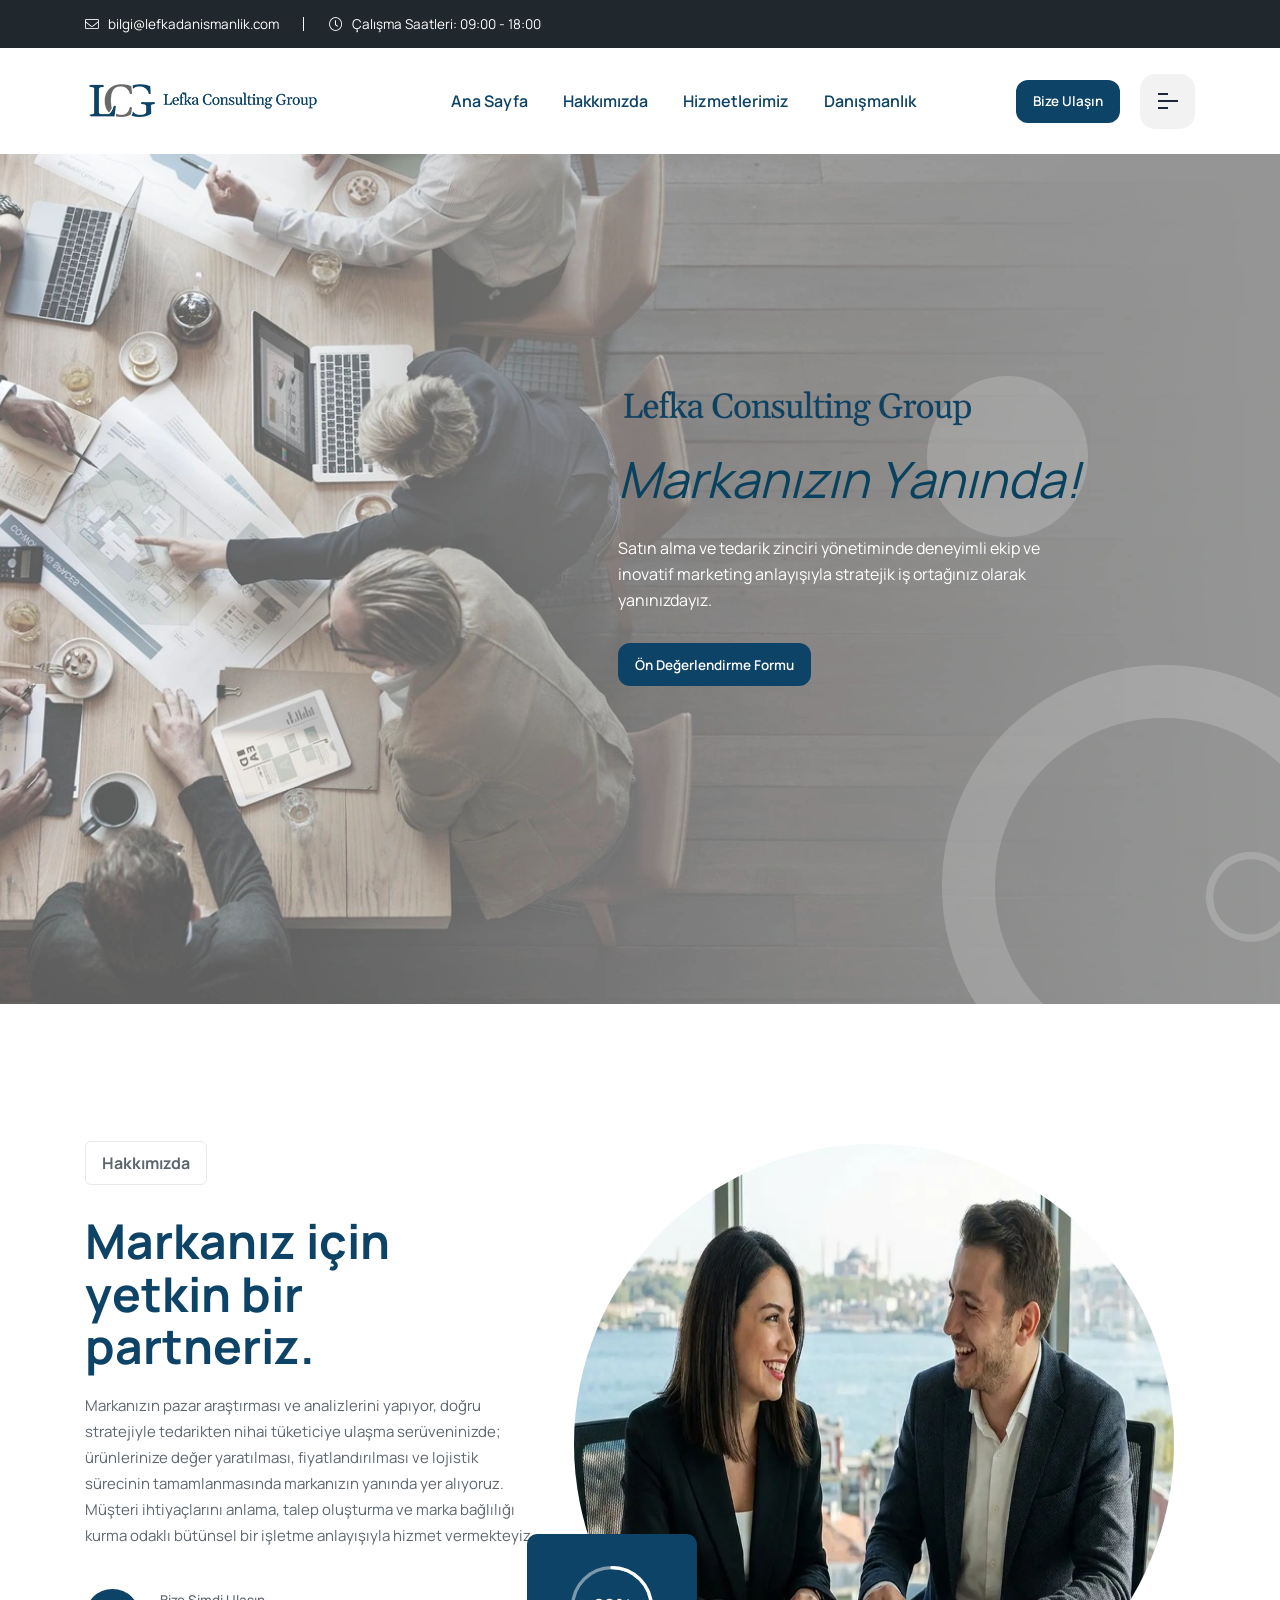
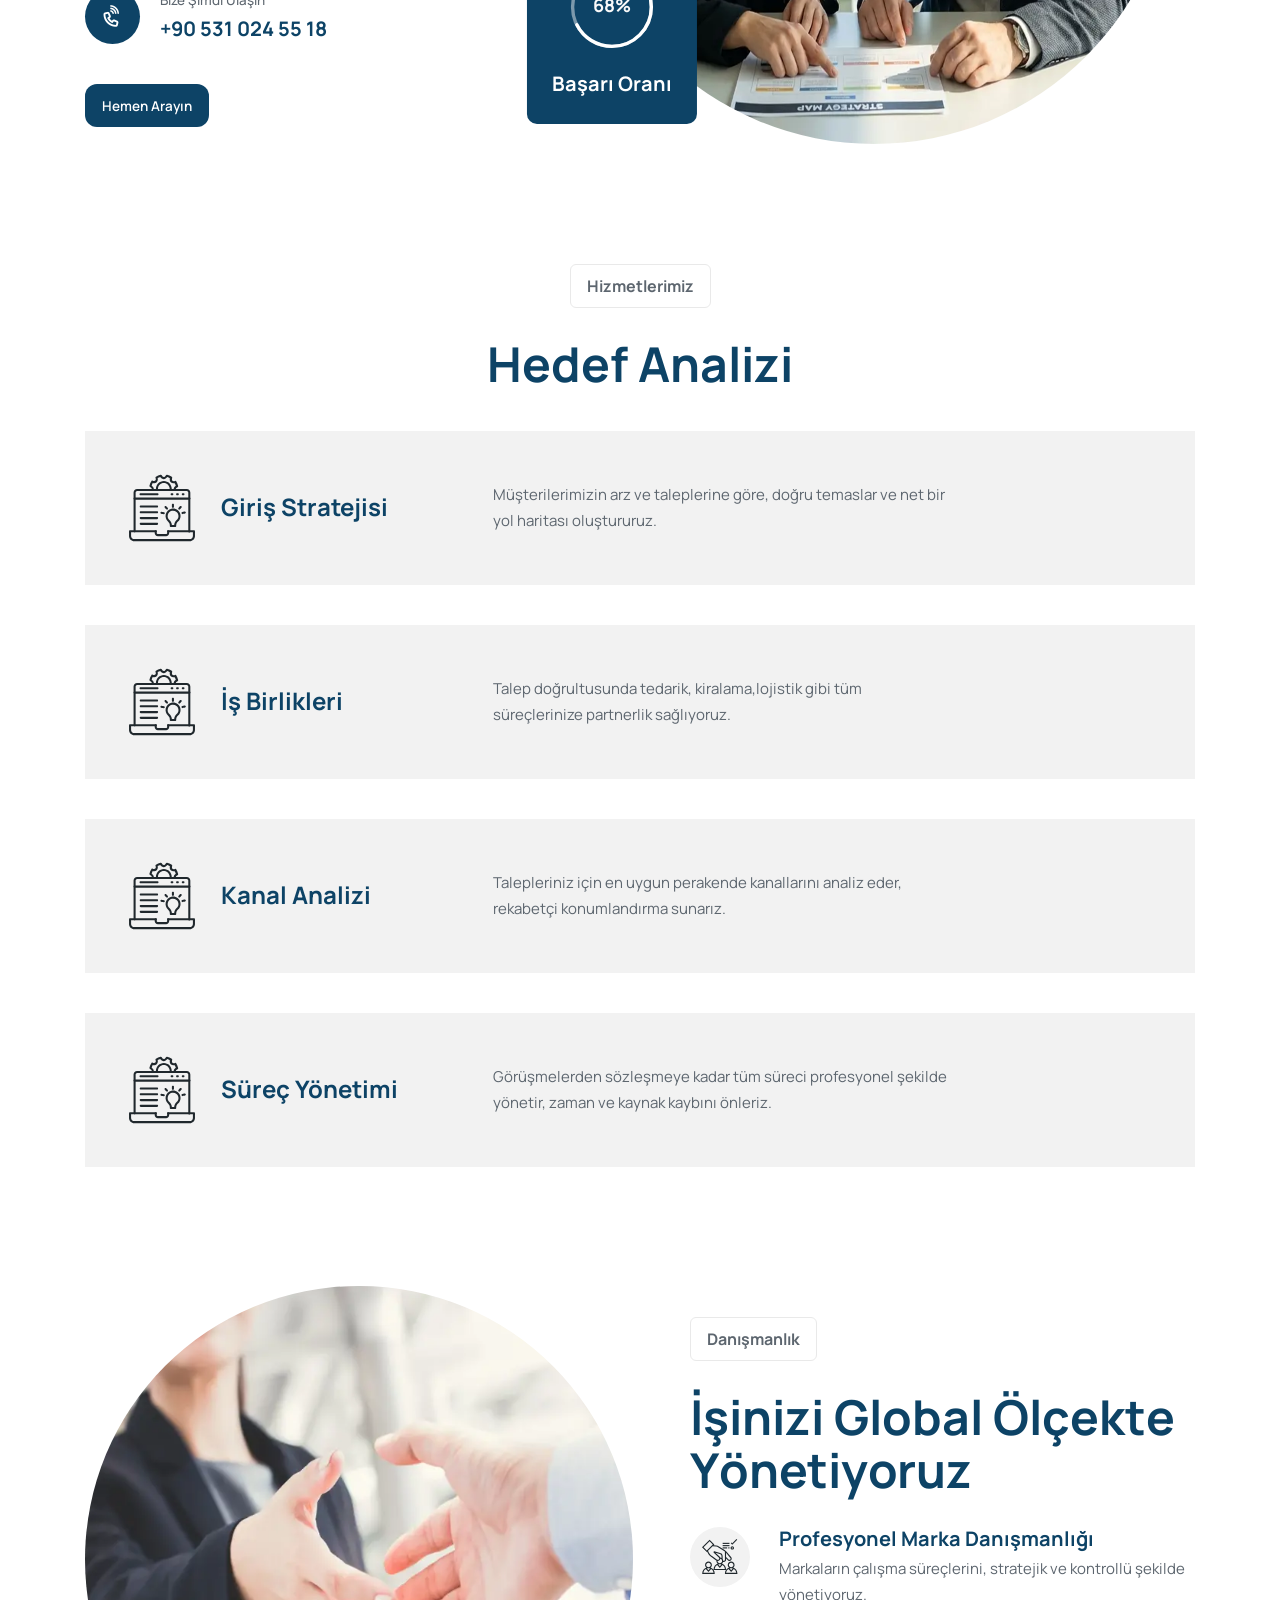
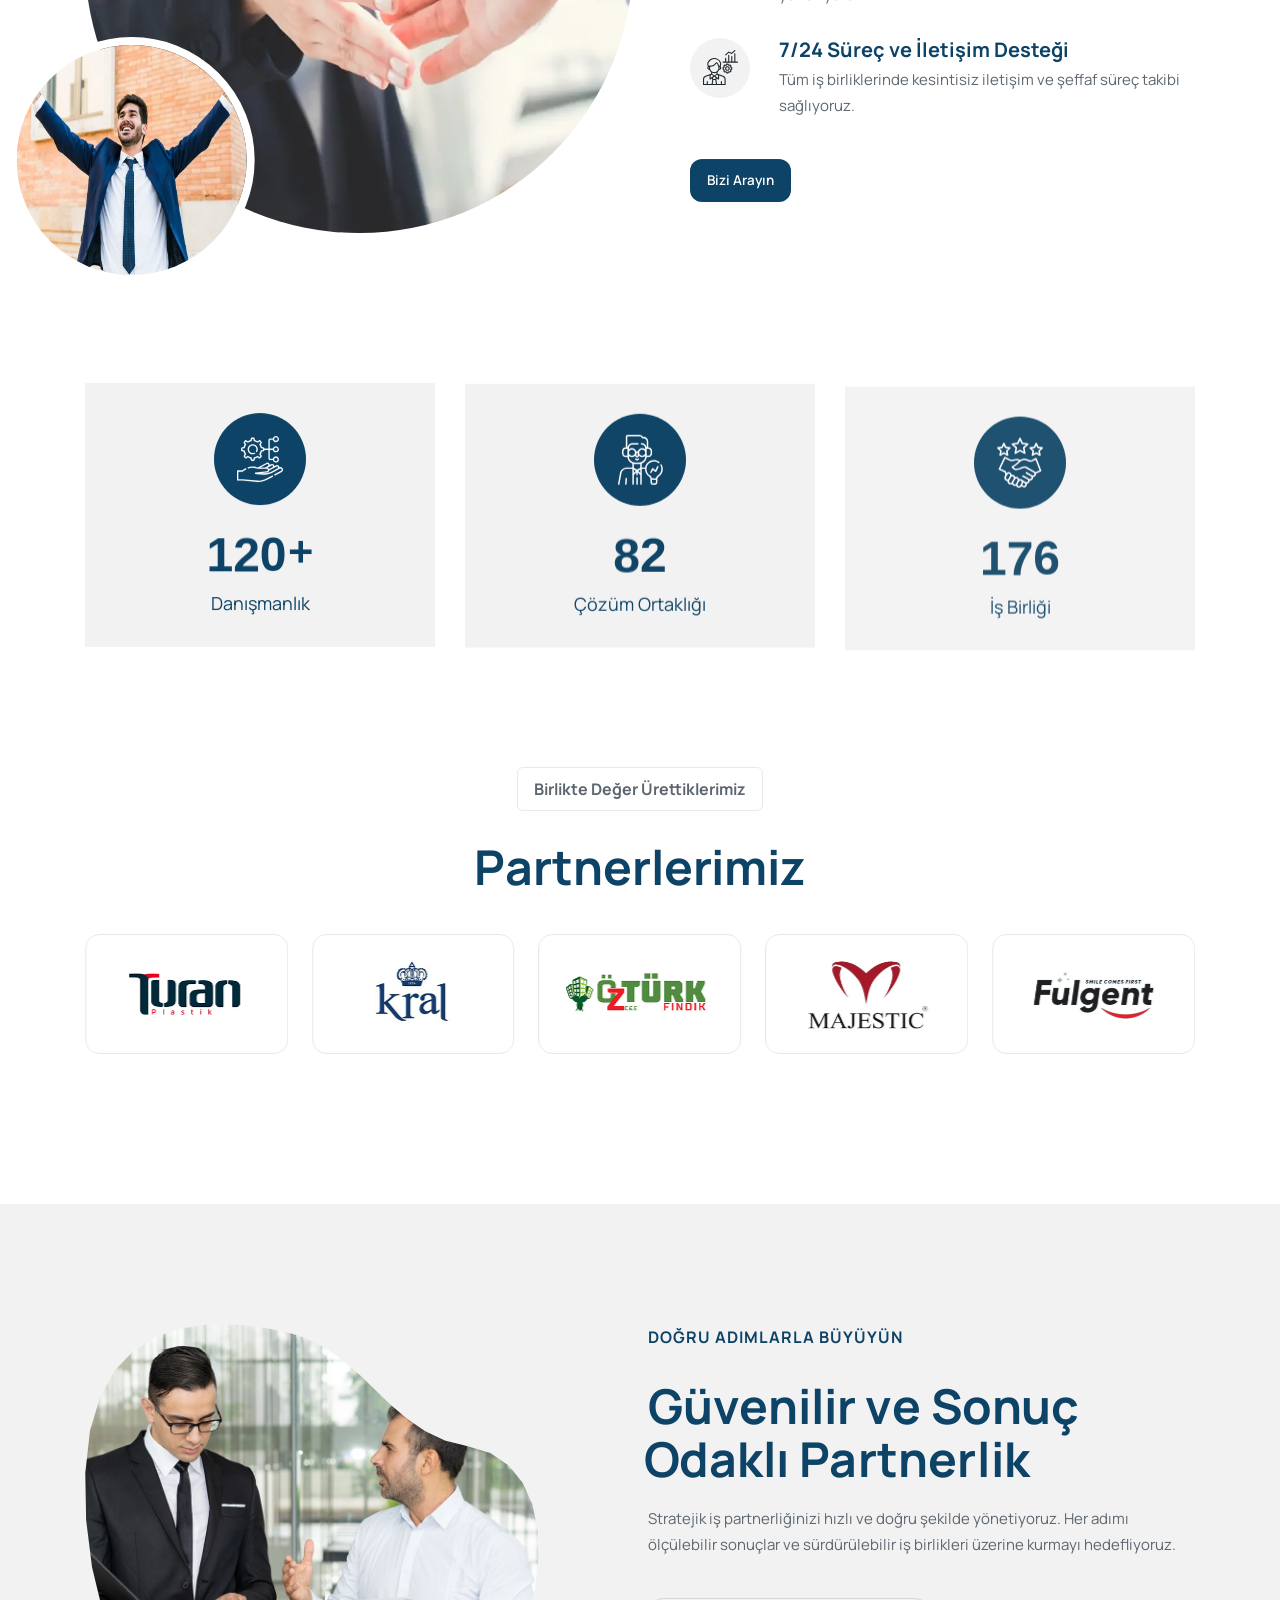
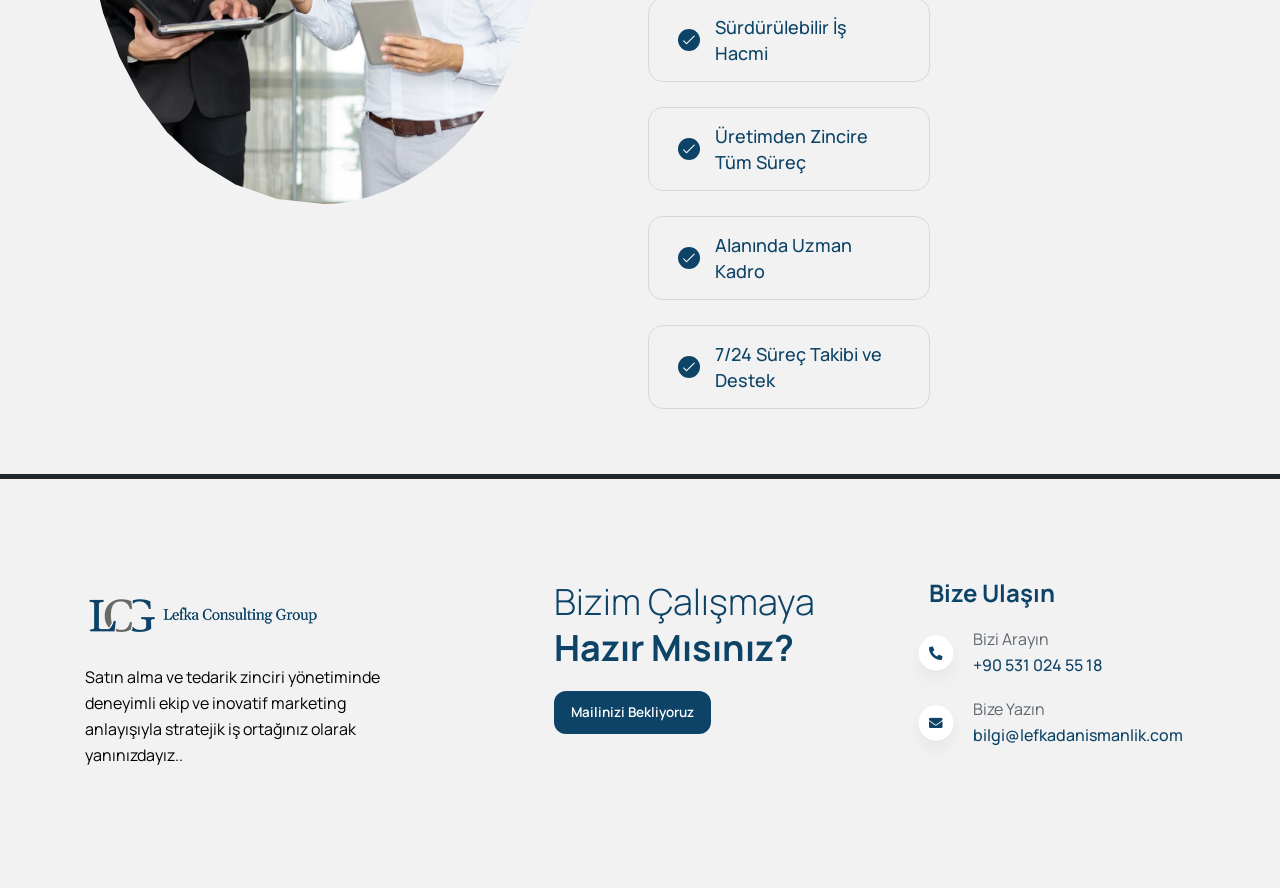
==== commit d7de2e0b: "seo optimization" ====
--- a/index.html
+++ b/index.html
@@ -1,13 +1,25 @@
-<!doctype html>
-<html lang="en">
+﻿<!doctype html>
+<html lang="tr">
 
 <head>
     <meta charset="UTF-8" />
     <meta name="viewport" content="width=device-width, initial-scale=1.0" />
-    <meta name="description"
-        content="Markaların büyük perakende zincirleriyle buluşmasını sağlayan Lefka, perakende giriş, iş birliği ve büyüme süreçlerini uçtan uca yönetir." />
+    <meta name="description" content="Türkiye genelinde perakende danışmanlık hizmeti. Lefka Danışmanlık, markaların büyük perakende zincirlerine girişini, iş birliklerini ve büyüme süreçlerini uçtan uca yönetir." />
+    <meta name="robots" content="index, follow" />
+    <link rel="canonical" href="https://www.lefkadanismanlik.com/" />
+    <meta property="og:type" content="website" />
+    <meta property="og:locale" content="tr_TR" />
+    <meta property="og:site_name" content="Lefka Danışmanlık" />
+    <meta property="og:title" content="Perakende Danışmanlık | Lefka Danışmanlık Türkiye" />
+    <meta property="og:description" content="Türkiye genelinde perakende danışmanlık hizmeti. Perakende zincirlerine giriş, kanal analizi ve süreç yönetimi için yanınızdayız." />
+    <meta property="og:url" content="https://www.lefkadanismanlik.com/" />
+    <meta property="og:image" content="https://www.lefkadanismanlik.com/assets/images/logo/desktop.png" />
+    <meta name="twitter:card" content="summary_large_image" />
+    <meta name="twitter:title" content="Perakende Danışmanlık | Lefka Danışmanlık Türkiye" />
+    <meta name="twitter:description" content="Türkiye genelinde perakende danışmanlık hizmeti. Perakende zincirlerine giriş, kanal analizi ve süreç yönetimi için yanınızdayız." />
+    <meta name="twitter:image" content="https://www.lefkadanismanlik.com/assets/images/logo/desktop.png" />
     <link rel="shortcut icon" type="image/x-icon" href="assets/images/fav.png" />
-    <title>Lefka Danışmanlık</title>
+    <title>Perakende Danışmanlık | Lefka Danışmanlık Türkiye</title>
     <link rel="stylesheet preload" href="assets/css/plugins/fontawesome.css" as="style" />
     <link rel="stylesheet preload" href="assets/css/plugins/swiper.css" as="style" />
     <link rel="stylesheet preload" href="assets/css/plugins/metismenu.css" as="style" />
@@ -21,6 +33,23 @@
         href="https://fonts.googleapis.com/css2?family=Manrope:wght@200..800&display=swap"
         rel="stylesheet preload" as="style" />
     <link rel="stylesheet preload" href="assets/css/style.css" as="style" />
+    <script type="application/ld+json">
+        {
+            "@context": "https://schema.org",
+            "@type": "Organization",
+            "name": "Lefka Danışmanlık",
+            "keywords": "perakende danışmanlık",
+            "url": "https://www.lefkadanismanlik.com/",
+            "logo": "https://www.lefkadanismanlik.com/assets/images/logo/desktop.png",
+            "email": "bilgi@lefkadanismanlik.com",
+            "telephone": "+90 531 024 55 18",
+            "areaServed": "Türkiye",
+            "sameAs": [
+                "https://www.facebook.com/61587952433870",
+                "https://www.instagram.com/lefkadanismanlik"
+            ]
+        }
+    </script>
 </head>
 
 <body class="index-one">
@@ -630,3 +659,13 @@
 </html>
 
 
+
+
+
+
+
+
+
+
+
+
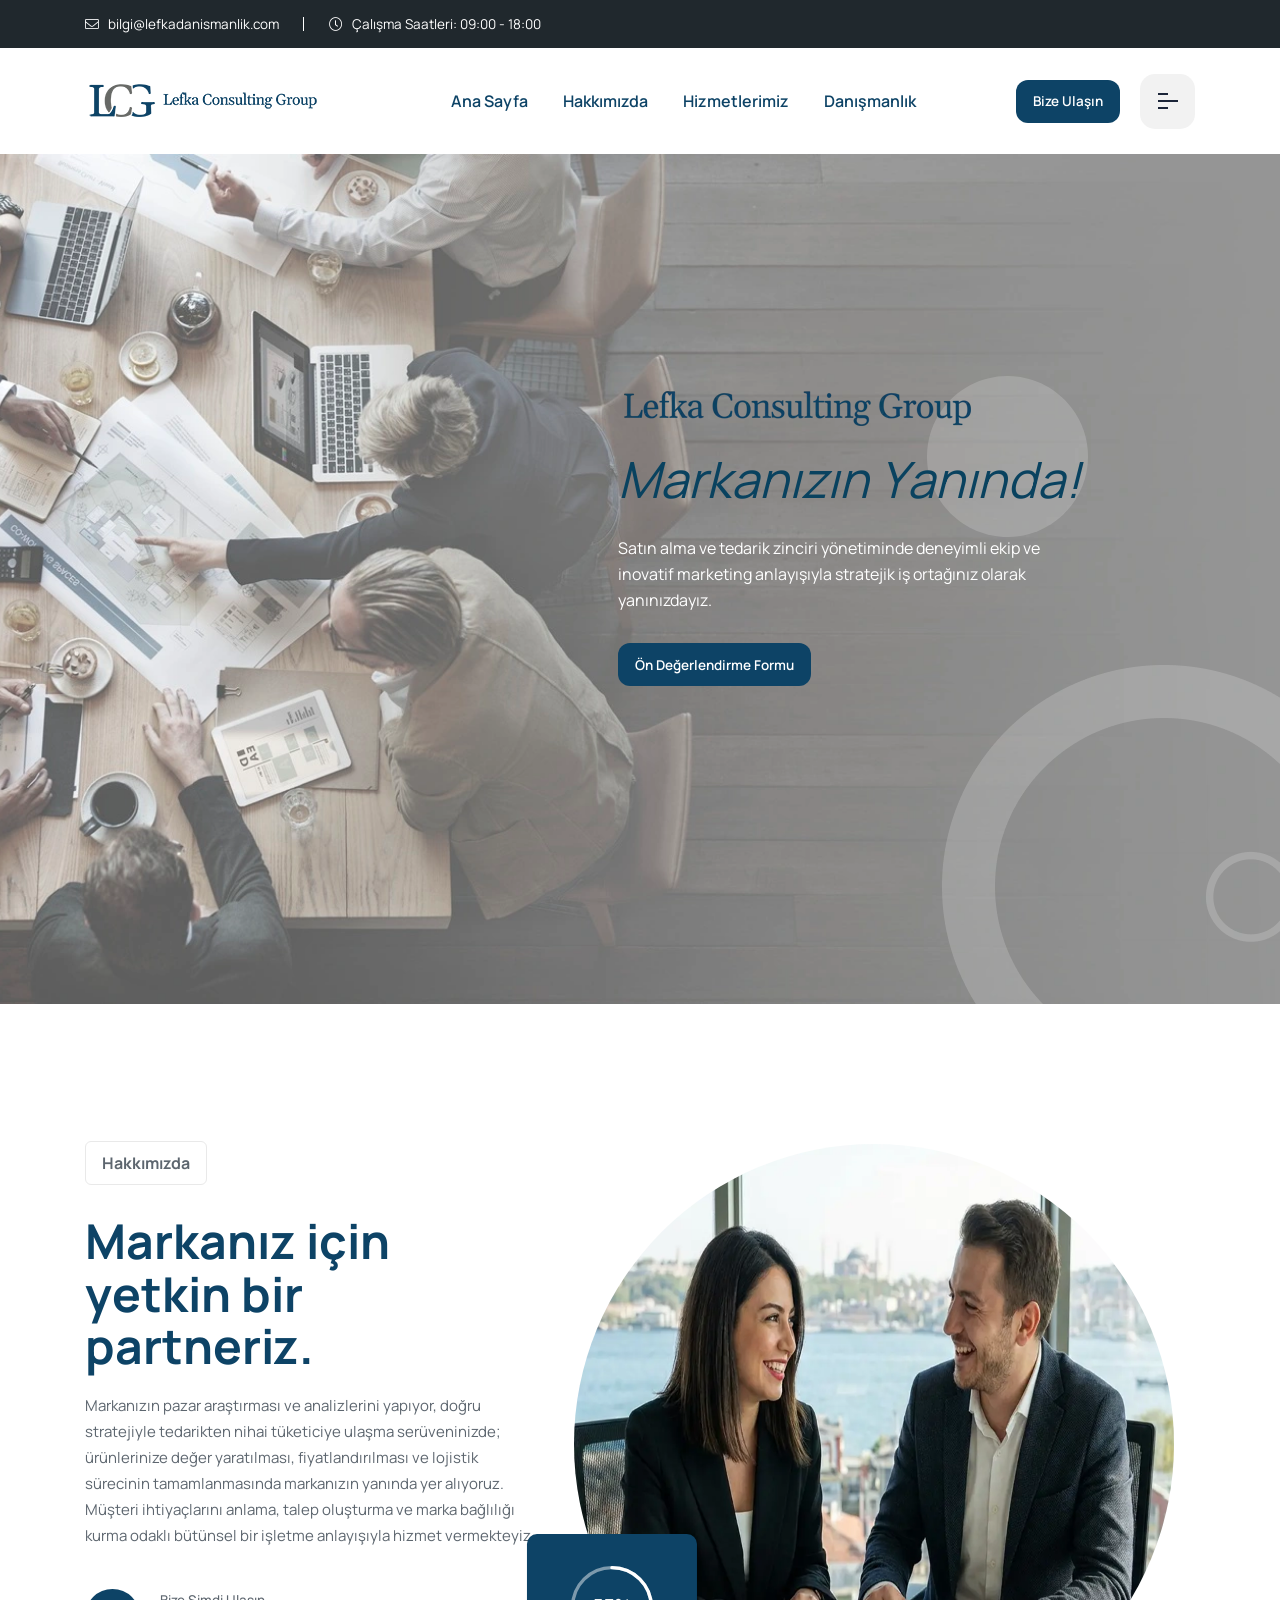
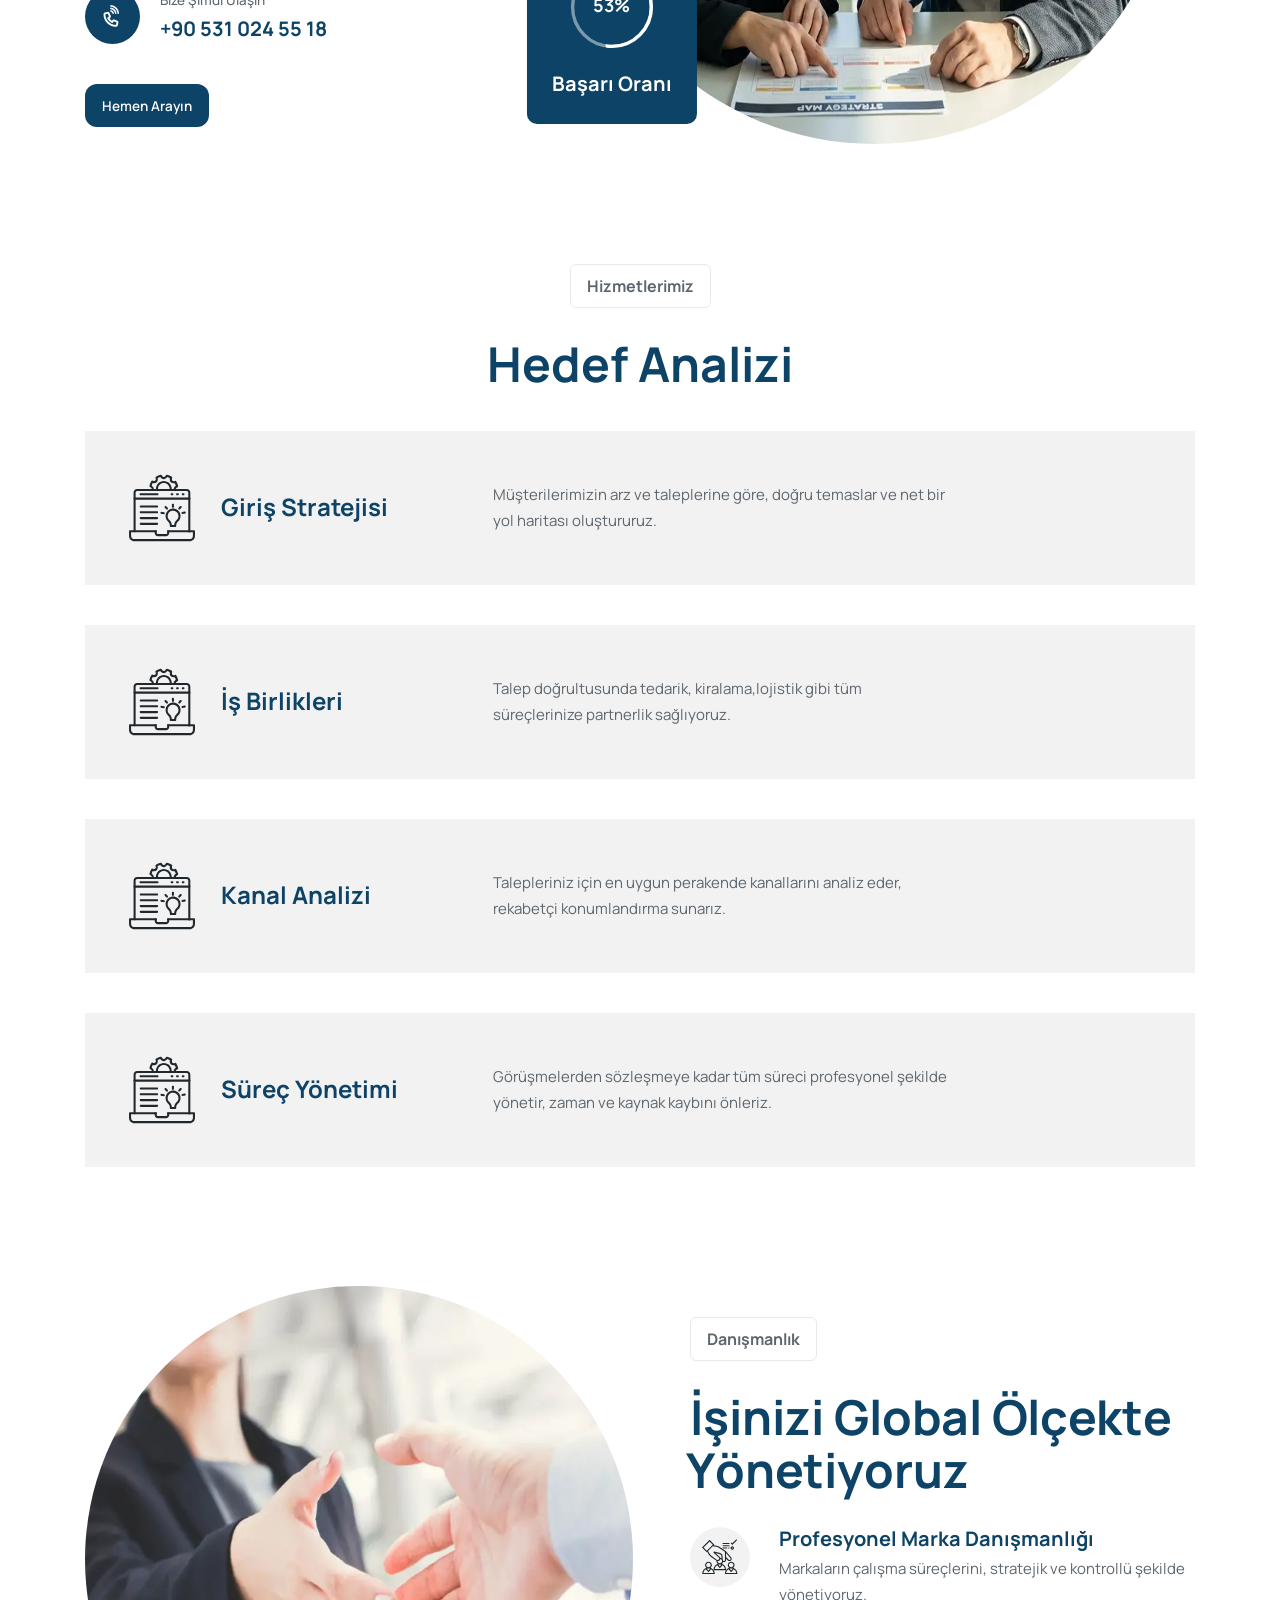
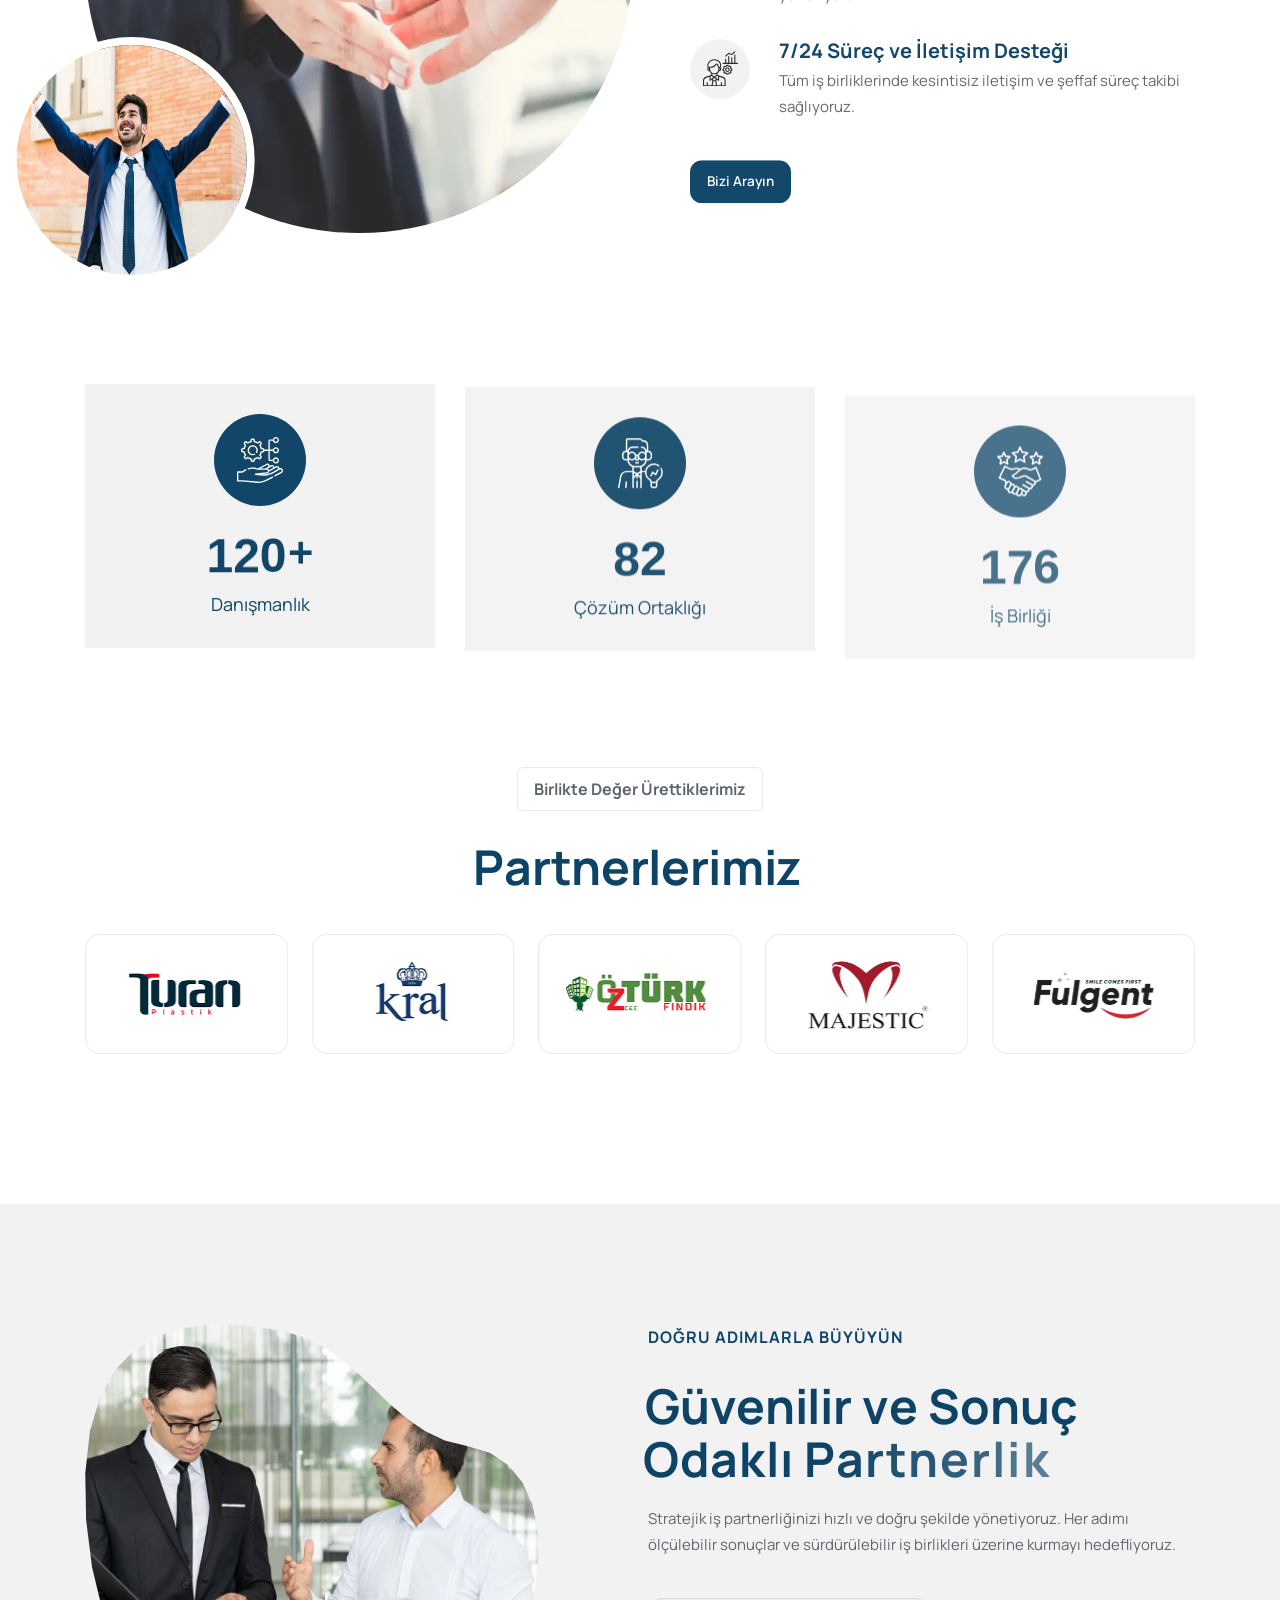
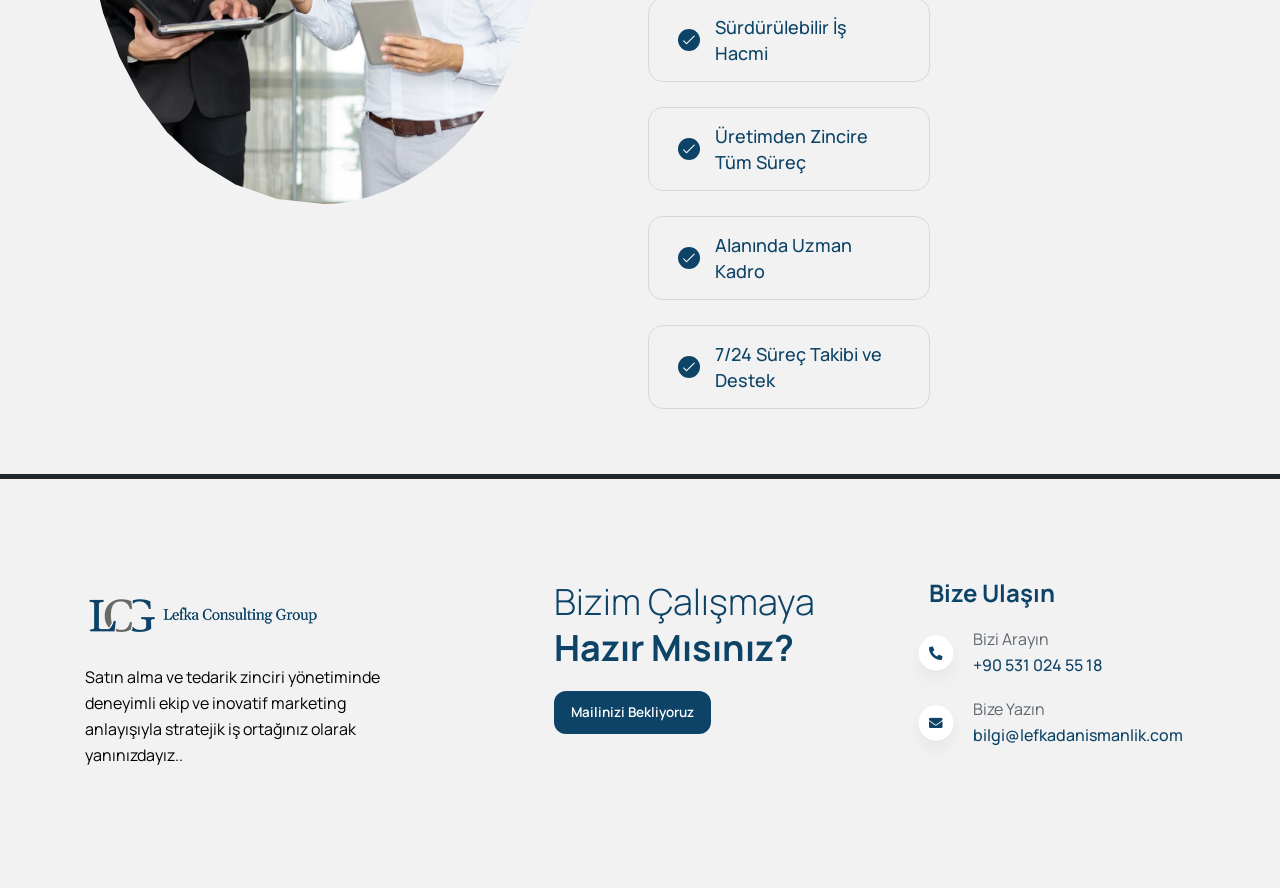
==== commit 3a8ac61a: "partner added and seo optimisation" ====
--- a/index.html
+++ b/index.html
@@ -138,7 +138,7 @@
                 <div class="col-lg-12">
                     <div class="banner-one-inner text-start">
                         <div class="d-none d-lg-block">
-                            <img src="./assets/images/banner/hero2.webp" alt="" fetchpriority="high" decoding="async" />
+                            <img src="./assets/images/banner/hero2.webp" alt="hero banner" fetchpriority="high" decoding="async" />
                         </div>
                         <div class="hero-text d-block d-lg-none">
                             Lefka Consulting Group
@@ -155,8 +155,8 @@
             </div>
         </div>
         <div class="shape-iamge-area">
-            <img src="assets/images/banner/shape/04.png" alt="" class="one" decoding="async" />
-            <img src="assets/images/banner/shape/circle.svg" alt="" class="two" decoding="async" />
+            <img src="assets/images/banner/shape/04.png" alt="banner shape" class="one" decoding="async" />
+            <img src="assets/images/banner/shape/circle.svg" alt="banner circle" class="two" decoding="async" />
         </div>
     </div>
     <!-- rts banner area end -->
@@ -329,7 +329,7 @@
                         <div class="signle-consultancy mb--30" data-animation="fadeInUp" data-delay="0.2"
                             data-duration="1.2">
                             <div class="icon">
-                                <img src="assets/images/about/icons/01.svg" alt="" loading="lazy" decoding="async" />
+                                <img src="assets/images/about/icons/01.svg" alt="about icon" loading="lazy" decoding="async" />
                             </div>
                             <div class="information">
                                 <h4 class="title">Profesyonel Marka Danışmanlığı</h4>
@@ -341,7 +341,7 @@
                         </div>
                         <div class="signle-consultancy" data-animation="fadeInUp" data-delay="0.4" data-duration="1.2">
                             <div class="icon">
-                                <img src="assets/images/about/icons/02.svg" alt="" loading="lazy" decoding="async" />
+                                <img src="assets/images/about/icons/02.svg" alt="about icon" loading="lazy" decoding="async" />
                             </div>
                             <div class="information">
                                 <h4 class="title">7/24 Süreç ve İletişim Desteği</h4>
